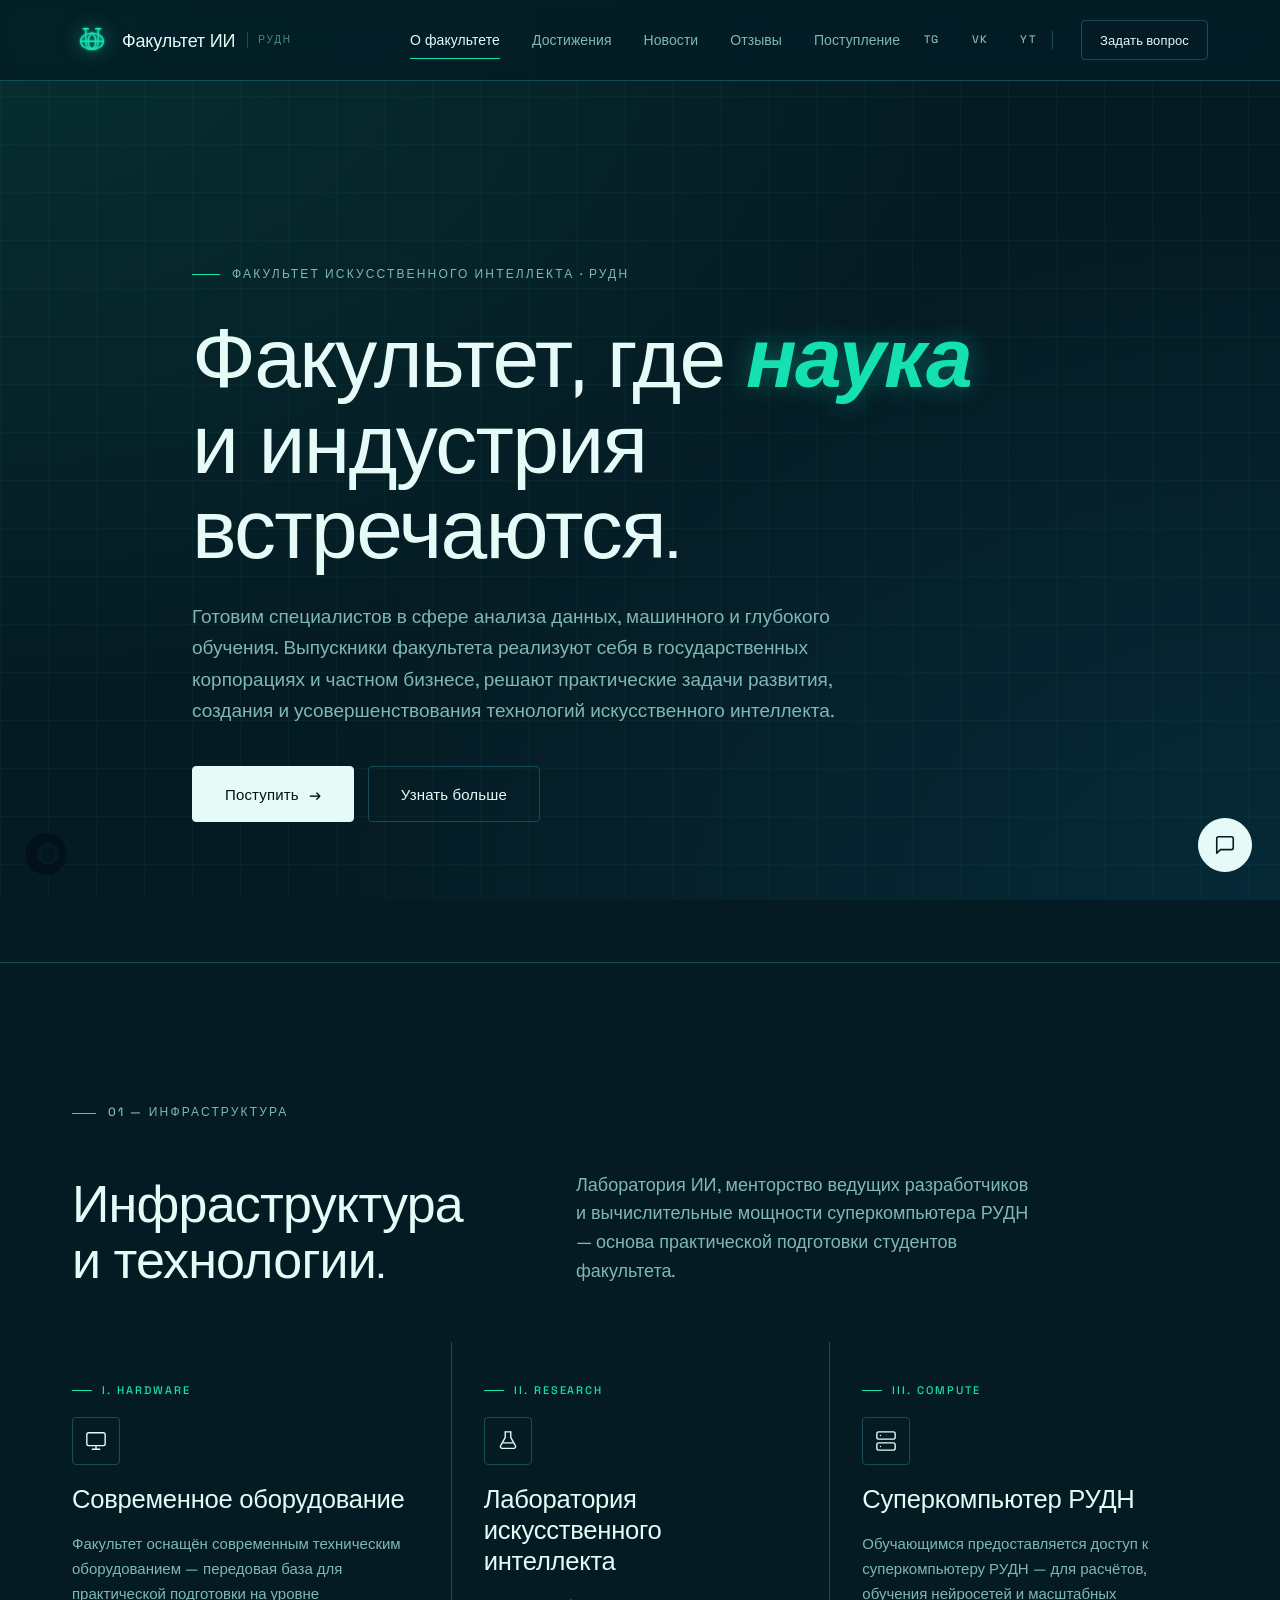
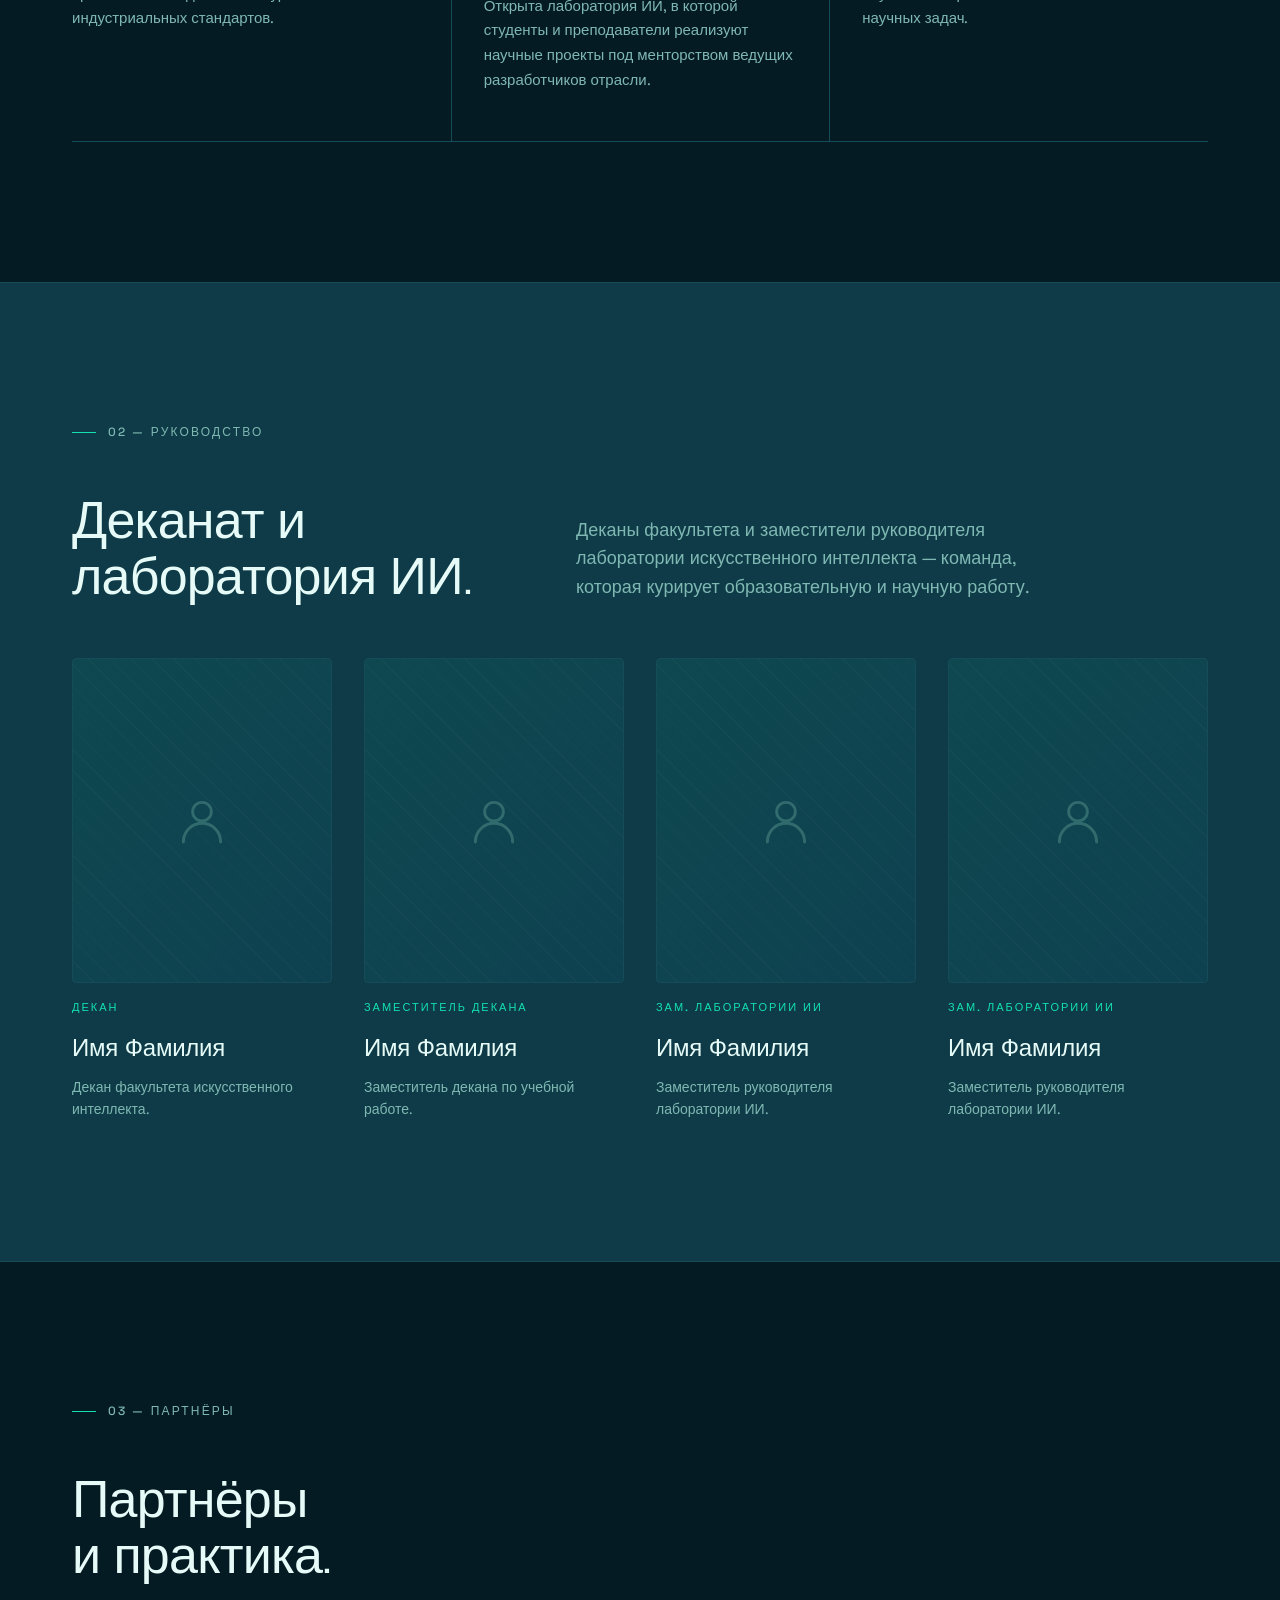
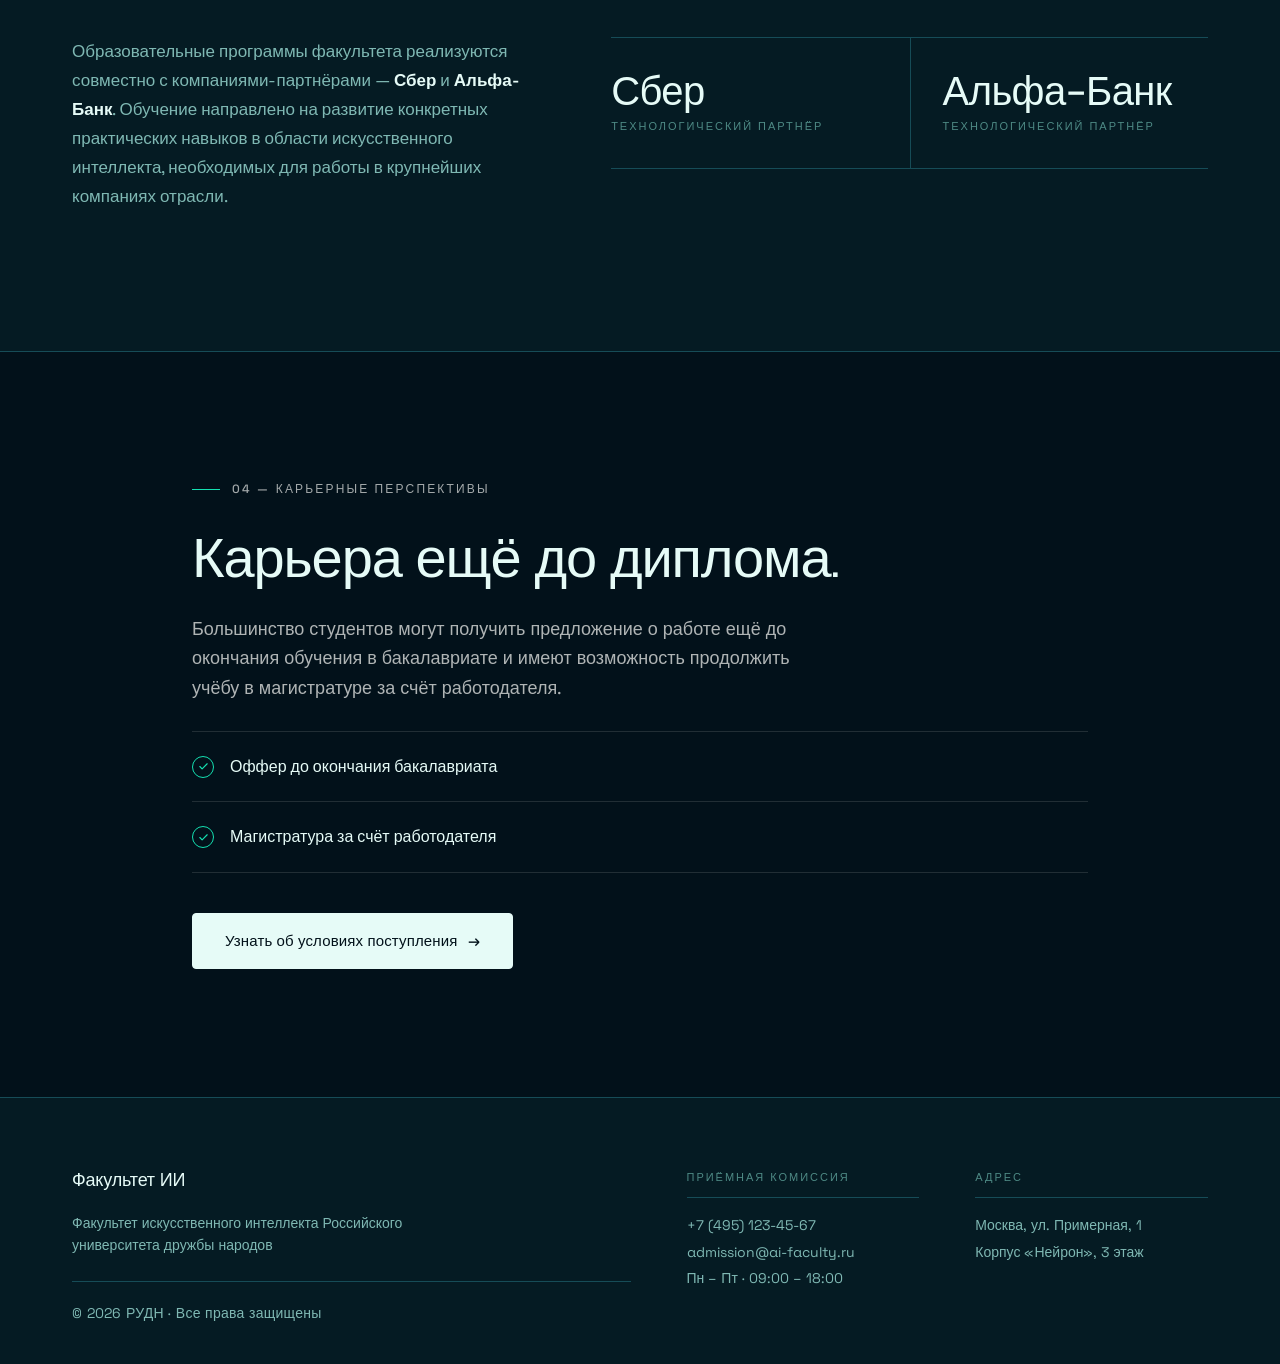
==== about.html @ 1a99f455 "Add site favicon, drop legacy AI logo box, polish header logo - Add scalable SVG favicon (assets/fav" ====
<!DOCTYPE html>
<html lang="ru">
<head>
  <meta charset="UTF-8">
  <meta name="viewport" content="width=device-width, initial-scale=1.0">
  <title>О факультете — Факультет искусственного интеллекта РУДН</title>
  <meta name="description" content="Факультет искусственного интеллекта РУДН: лаборатория ИИ, суперкомпьютер, индустриальные партнёры Сбер и Альфа-Банк, карьерные перспективы.">

  <link rel="preconnect" href="https://fonts.googleapis.com">
  <link rel="preconnect" href="https://fonts.gstatic.com" crossorigin>
  <link href="https://fonts.googleapis.com/css2?family=Orbitron:wght@400;500;600;700;800&family=Space+Grotesk:wght@300;400;500;600;700&family=JetBrains+Mono:wght@400;500&display=swap" rel="stylesheet">
  <link rel="icon" type="image/svg+xml" href="assets/favicon.svg">
  <link rel="apple-touch-icon" href="assets/favicon.svg">
  <link rel="mask-icon" href="assets/favicon.svg" color="#14E0B1">
  <link rel="stylesheet" href="style.css">

  <!--
    Локальные стили страницы «О факультете».
    Наследуют токены из :root в style.css и добавляют только то, что
    уникально для этой страницы (hero с метриками, infra-grid, partners,
    career-cta). Подход — mobile-first.
  -->
  <style>
    /* ============== 1. HERO ============== */
    .about-hero {
      position: relative;
      padding: 96px 0 80px;
      border-bottom: 1px solid var(--rule);
    }

    .about-hero__inner {
      max-width: 960px;
    }

    .about-hero__badge {
      display: inline-flex;
      align-items: center;
      gap: 12px;
      margin-bottom: 28px;
      font-family: var(--font-sans);
      font-size: 12px;
      font-weight: 500;
      letter-spacing: 0.18em;
      text-transform: uppercase;
      color: var(--muted);
    }

    .about-hero__badge::before {
      content: '';
      width: 28px;
      height: 1px;
      background: var(--accent);
    }

    .about-hero__title {
      font-family: var(--font-serif);
      font-weight: 400;
      font-size: clamp(40px, 6.8vw, 84px);
      line-height: 1.02;
      letter-spacing: -0.02em;
      color: var(--ink);
      margin-bottom: 32px;
      text-wrap: balance;
    }

    .about-hero__title em {
      font-style: italic;
      color: var(--accent);
    }

    .about-hero__lead {
      font-family: var(--font-sans);
      font-size: clamp(16px, 1.8vw, 19px);
      line-height: 1.65;
      color: var(--muted);
      max-width: 720px;
      margin: 0 0 40px;
    }

    .about-hero__actions {
      display: flex;
      flex-wrap: wrap;
      gap: 14px;
    }

    /* ============== ОБЩИЕ ЗАГОЛОВКИ СЕКЦИЙ ============== */
    .about-section {
      padding: 80px 0;
      border-bottom: 1px solid var(--rule);
    }

    .about-section--alt {
      background: var(--surface-soft);
    }

    .about-section__head {
      display: grid;
      grid-template-columns: 1fr;
      gap: 16px;
      max-width: 960px;
      margin-bottom: 56px;
    }

    .about-section__eyebrow {
      display: inline-flex;
      align-items: center;
      gap: 12px;
      font-family: var(--font-sans);
      font-size: 12px;
      font-weight: 500;
      letter-spacing: 0.18em;
      text-transform: uppercase;
      color: var(--muted);
    }

    .about-section__eyebrow::before {
      content: '';
      width: 24px;
      height: 1px;
      background: var(--accent);
    }

    .about-section__title {
      font-family: var(--font-serif);
      font-weight: 400;
      font-size: clamp(30px, 4.2vw, 52px);
      line-height: 1.08;
      letter-spacing: -0.015em;
      color: var(--ink);
      margin: 0;
      text-wrap: balance;
    }

    .about-section__intro {
      font-family: var(--font-sans);
      font-size: clamp(15px, 1.6vw, 18px);
      line-height: 1.6;
      color: var(--muted);
      max-width: 640px;
      margin: 0;
    }

    /* ============== 2. ИНФРАСТРУКТУРА И ТЕХНОЛОГИИ ============== */
    .infra-grid {
      display: grid;
      grid-template-columns: 1fr;
      gap: 0;
      border-top: 1px solid var(--rule);
    }

    .infra-card {
      position: relative;
      display: flex;
      flex-direction: column;
      gap: 18px;
      padding: 36px 0;
      border-bottom: 1px solid var(--rule);
      transition: padding-left var(--t);
    }

    .infra-card:hover {
      padding-left: 8px;
    }

    .infra-card__index {
      font-family: var(--font-sans);
      font-size: 11px;
      font-weight: 500;
      letter-spacing: 0.18em;
      text-transform: uppercase;
      color: var(--accent);
      display: inline-flex;
      align-items: center;
      gap: 10px;
    }

    .infra-card__index::before {
      content: '';
      width: 20px;
      height: 1px;
      background: var(--accent);
    }

    .infra-card__icon {
      width: 48px;
      height: 48px;
      display: inline-flex;
      align-items: center;
      justify-content: center;
      border: 1px solid var(--rule);
      border-radius: var(--radius);
      color: var(--ink);
    }

    .infra-card__icon svg {
      width: 22px;
      height: 22px;
      stroke: currentColor;
      fill: none;
      stroke-width: 1.5;
      stroke-linecap: round;
      stroke-linejoin: round;
    }

    .infra-card__title {
      font-family: var(--font-serif);
      font-weight: 400;
      font-size: clamp(20px, 2vw, 26px);
      line-height: 1.2;
      letter-spacing: -0.01em;
      color: var(--ink);
      margin: 0;
      text-wrap: balance;
    }

    .infra-card__text {
      font-family: var(--font-sans);
      font-size: 15px;
      line-height: 1.65;
      color: var(--muted);
      margin: 0;
      max-width: 420px;
    }

    /* ============== 3. ПАРТНЁРЫ И ПРАКТИКА ============== */
    .partners-wrap {
      display: grid;
      grid-template-columns: 1fr;
      gap: 40px;
    }

    .partners-text {
      font-family: var(--font-sans);
      font-size: clamp(15px, 1.6vw, 17px);
      line-height: 1.7;
      color: var(--muted);
      max-width: 520px;
    }

    .partners-text strong {
      color: var(--ink);
      font-weight: 600;
    }

    .partners-cards {
      display: grid;
      grid-template-columns: 1fr;
      gap: 0;
      border-top: 1px solid var(--rule);
    }

    .partner-card {
      display: flex;
      flex-direction: column;
      gap: 8px;
      padding: 32px 0;
      border-bottom: 1px solid var(--rule);
      transition: padding-left var(--t);
    }

    .partner-card:hover {
      padding-left: 8px;
    }

    .partner-card__logo {
      font-family: var(--font-serif);
      font-weight: 400;
      font-size: clamp(28px, 3.6vw, 40px);
      line-height: 1;
      letter-spacing: -0.015em;
      color: var(--ink);
    }

    .partner-card__caption {
      font-family: var(--font-sans);
      font-size: 11px;
      font-weight: 500;
      letter-spacing: 0.18em;
      text-transform: uppercase;
      color: var(--muted-2);
    }

    /* ============== 4. КАРЬЕРНЫЕ ПЕРСПЕКТИВЫ (CTA) ============== */
    .career-cta {
      padding: 96px 0;
      background: var(--ink-dark);
      color: var(--ink);
    }

    .career-cta__inner {
      max-width: 960px;
      display: grid;
      gap: 28px;
    }

    .career-cta__eyebrow {
      display: inline-flex;
      align-items: center;
      gap: 12px;
      font-family: var(--font-sans);
      font-size: 12px;
      font-weight: 500;
      letter-spacing: 0.18em;
      text-transform: uppercase;
      color: rgba(250, 250, 247, 0.65);
    }

    .career-cta__eyebrow::before {
      content: '';
      width: 28px;
      height: 1px;
      background: var(--accent);
    }

    .career-cta__title {
      font-family: var(--font-serif);
      font-weight: 400;
      font-size: clamp(32px, 4.5vw, 56px);
      line-height: 1.05;
      letter-spacing: -0.02em;
      color: var(--ink);
      margin: 0;
      text-wrap: balance;
    }

    .career-cta__text {
      font-family: var(--font-sans);
      font-size: clamp(15px, 1.6vw, 18px);
      line-height: 1.65;
      color: rgba(250, 250, 247, 0.7);
      max-width: 640px;
      margin: 0;
    }

    .career-cta__highlights {
      display: grid;
      grid-template-columns: 1fr;
      gap: 0;
      list-style: none;
      padding: 0;
      margin: 0;
      border-top: 1px solid rgba(250, 250, 247, 0.12);
    }

    .career-cta__item {
      display: flex;
      align-items: center;
      gap: 16px;
      padding: 22px 0;
      border-bottom: 1px solid rgba(250, 250, 247, 0.12);
    }

    .career-cta__check {
      flex-shrink: 0;
      width: 22px;
      height: 22px;
      border-radius: 50%;
      border: 1px solid var(--accent);
      display: inline-flex;
      align-items: center;
      justify-content: center;
    }

    .career-cta__check svg {
      width: 11px;
      height: 11px;
      stroke: var(--accent);
      fill: none;
      stroke-width: 2.5;
      stroke-linecap: round;
      stroke-linejoin: round;
    }

    .career-cta__item-text {
      font-family: var(--font-sans);
      font-size: 16px;
      font-weight: 500;
      color: var(--ink);
    }

    .career-cta .btn {
      justify-self: start;
      margin-top: 12px;
    }

    /* =====================================================
       RESPONSIVE
       ===================================================== */
    @media (min-width: 768px) {
      .about-hero { padding: 136px 0 112px; }
      .about-section { padding: 112px 0; }
      .career-cta { padding: 128px 0; }

      .about-section__head {
        grid-template-columns: 1fr 1fr;
        gap: 48px;
        align-items: end;
      }
      .about-section__head > .about-section__eyebrow,
      .about-section__head > .about-section__title {
        grid-column: 1 / 2;
      }
      .about-section__head > .about-section__intro {
        grid-column: 2 / 3;
        align-self: end;
      }

      .partners-wrap {
        grid-template-columns: 1fr 1fr;
        gap: 56px;
        align-items: start;
      }
    }

    @media (min-width: 1024px) {
      .about-hero { padding: 176px 0 140px; }
      .about-section { padding: 140px 0; }

      .infra-grid {
        grid-template-columns: repeat(3, 1fr);
        border-top: none;
        gap: 0;
      }
      .infra-grid .infra-card {
        padding: 40px 32px 48px 0;
      }
      .infra-grid .infra-card + .infra-card {
        border-left: 1px solid var(--rule);
        padding-left: 32px;
      }

      .partners-wrap {
        grid-template-columns: 1fr 1.3fr;
        gap: 80px;
      }

      .partners-cards {
        grid-template-columns: 1fr 1fr;
        gap: 0;
        border-top: 1px solid var(--rule);
      }
      .partners-cards .partner-card + .partner-card {
        border-left: 1px solid var(--rule);
        padding-left: 32px;
      }
    }
  </style>
</head>

<body class="about-page" data-page="about">

  <!-- ===== HEADER ===== -->
  <header class="header" id="header">
    <div class="container header__inner">
      <a href="index.html" class="header__logo" aria-label="Факультет ИИ РУДН — на главную">
        <img src="assets/rudn-logo.svg" alt="" class="header__logo-mark" aria-hidden="true">
        <span class="header__logo-text">Факультет ИИ</span>
        <span class="header__logo-subtitle">РУДН</span>
      </a>

      <nav class="header__nav" aria-label="Основная навигация">
        <ul class="header__nav-list">
          <li><a href="about.html" class="header__nav-link" aria-current="page">О факультете</a></li>
          <li><a href="achievements.html" class="header__nav-link">Достижения</a></li>
          <li><a href="news.html" class="header__nav-link">Новости</a></li>
          <li><a href="reviews.html" class="header__nav-link">Отзывы</a></li>
          <li><a href="admission.html" class="header__nav-link">Поступление</a></li>
        </ul>
      </nav>

      <div class="header__socials" aria-label="Соцсети">
        <a href="#" class="header__social" aria-label="Telegram">TG</a>
        <a href="#" class="header__social" aria-label="VKontakte">VK</a>
        <a href="#" class="header__social" aria-label="YouTube">YT</a>
      </div>

      <button class="btn btn--outline btn--sm header__cta" onclick="openChat()">Задать вопрос</button>

      <button class="header__burger" id="burger" aria-label="Открыть меню">
        <span></span><span></span><span></span>
      </button>
    </div>
  </header>

  <!-- ===== SIDEBAR ===== -->
  <div class="sidebar-overlay" id="sidebarOverlay"></div>
  <nav class="sidebar" id="sidebar" aria-label="Мобильное меню">
    <button class="sidebar__close" id="sidebarClose" aria-label="Закрыть меню">&times;</button>
    <ul class="sidebar__menu">
      <li><a href="about.html" class="sidebar__link" aria-current="page">О факультете</a></li>
      <li><a href="achievements.html" class="sidebar__link">Достижения</a></li>
      <li><a href="news.html" class="sidebar__link">Новости</a></li>
      <li><a href="reviews.html" class="sidebar__link">Отзывы</a></li>
      <li><a href="admission.html" class="sidebar__link">Поступление</a></li>
    </ul>
    <div class="sidebar__socials" aria-label="Соцсети">
      <a href="#" class="sidebar__social">Telegram</a>
      <a href="#" class="sidebar__social">VK</a>
      <a href="#" class="sidebar__social">YouTube</a>
    </div>
  </nav>

  <main>

    <!-- 1. HERO -->
    <section class="about-hero" aria-labelledby="about-hero-title" data-tile="about-hero">
      <div class="container about-hero__inner">
        <span class="about-hero__badge">Факультет искусственного интеллекта · РУДН</span>

        <h1 class="about-hero__title" id="about-hero-title">
          Факультет, где <em>наука</em><br>и индустрия встречаются.
        </h1>

        <p class="about-hero__lead">
          Готовим специалистов в сфере анализа данных, машинного и глубокого обучения.
          Выпускники факультета реализуют себя в государственных корпорациях и частном
          бизнесе, решают практические задачи развития, создания и усовершенствования
          технологий искусственного интеллекта.
        </p>

        <div class="about-hero__actions">
          <a href="admission.html" class="btn btn--primary btn--lg">Поступить <span class="arrow">→</span></a>
          <a href="#infrastructure" class="btn btn--outline btn--lg">Узнать больше</a>
        </div>
      </div>
    </section>

    <!-- 2. ИНФРАСТРУКТУРА И ТЕХНОЛОГИИ -->
    <section class="about-section" id="infrastructure" aria-labelledby="infra-title" data-tile="infrastructure-section">
      <div class="container">

        <header class="about-section__head">
          <span class="about-section__eyebrow">01 — Инфраструктура</span>
          <h2 class="about-section__title" id="infra-title">
            Инфраструктура и технологии.
          </h2>
          <p class="about-section__intro">
            Лаборатория ИИ, менторство ведущих разработчиков и вычислительные мощности
            суперкомпьютера РУДН — основа практической подготовки студентов факультета.
          </p>
        </header>

        <div class="infra-grid">

          <article class="infra-card" data-tile="infra-card-1">
            <span class="infra-card__index">I. Hardware</span>
            <div class="infra-card__icon" aria-hidden="true">
              <svg viewBox="0 0 24 24">
                <rect x="2" y="3" width="20" height="14" rx="2" ry="2"/>
                <line x1="8" y1="21" x2="16" y2="21"/>
                <line x1="12" y1="17" x2="12" y2="21"/>
              </svg>
            </div>
            <h3 class="infra-card__title">Современное оборудование</h3>
            <p class="infra-card__text">
              Факультет оснащён современным техническим оборудованием — передовая база
              для практической подготовки на уровне индустриальных стандартов.
            </p>
          </article>

          <article class="infra-card" data-tile="infra-card-2">
            <span class="infra-card__index">II. Research</span>
            <div class="infra-card__icon" aria-hidden="true">
              <svg viewBox="0 0 24 24">
                <path d="M9 2v6l-5 9a2 2 0 0 0 2 3h12a2 2 0 0 0 2-3l-5-9V2"/>
                <line x1="9" y1="2" x2="15" y2="2"/>
                <line x1="7" y1="14" x2="17" y2="14"/>
              </svg>
            </div>
            <h3 class="infra-card__title">Лаборатория искусственного интеллекта</h3>
            <p class="infra-card__text">
              Открыта лаборатория ИИ, в которой студенты и преподаватели реализуют
              научные проекты под менторством ведущих разработчиков отрасли.
            </p>
          </article>

          <article class="infra-card" data-tile="infra-card-3">
            <span class="infra-card__index">III. Compute</span>
            <div class="infra-card__icon" aria-hidden="true">
              <svg viewBox="0 0 24 24">
                <rect x="2" y="2" width="20" height="8" rx="2"/>
                <rect x="2" y="14" width="20" height="8" rx="2"/>
                <line x1="6" y1="6" x2="6.01" y2="6"/>
                <line x1="6" y1="18" x2="6.01" y2="18"/>
              </svg>
            </div>
            <h3 class="infra-card__title">Суперкомпьютер РУДН</h3>
            <p class="infra-card__text">
              Обучающимся предоставляется доступ к суперкомпьютеру РУДН — для расчётов,
              обучения нейросетей и масштабных научных задач.
            </p>
          </article>

        </div>
      </div>
    </section>

    <!-- 3. РУКОВОДСТВО -->
    <section class="about-section about-section--alt" aria-labelledby="leadership-title" data-tile="leadership-section">
      <div class="container">

        <header class="about-section__head">
          <span class="about-section__eyebrow">02 — Руководство</span>
          <h2 class="about-section__title" id="leadership-title">
            Деканат и лаборатория ИИ.
          </h2>
          <p class="about-section__intro">
            Деканы факультета и заместители руководителя лаборатории искусственного
            интеллекта — команда, которая курирует образовательную и научную работу.
          </p>
        </header>

        <div class="leadership-grid">

          <article class="leadership-card" data-tile="leadership-dean">
            <div class="leadership-card__photo" aria-hidden="true">
              <svg viewBox="0 0 24 24">
                <circle cx="12" cy="8" r="4"/>
                <path d="M4 21c0-4.4 3.6-8 8-8s8 3.6 8 8"/>
              </svg>
            </div>
            <span class="leadership-card__role">Декан</span>
            <h3 class="leadership-card__name">Имя Фамилия</h3>
            <p class="leadership-card__caption">Декан факультета искусственного интеллекта.</p>
          </article>

          <article class="leadership-card" data-tile="leadership-vice-dean">
            <div class="leadership-card__photo" aria-hidden="true">
              <svg viewBox="0 0 24 24">
                <circle cx="12" cy="8" r="4"/>
                <path d="M4 21c0-4.4 3.6-8 8-8s8 3.6 8 8"/>
              </svg>
            </div>
            <span class="leadership-card__role">Заместитель декана</span>
            <h3 class="leadership-card__name">Имя Фамилия</h3>
            <p class="leadership-card__caption">Заместитель декана по учебной работе.</p>
          </article>

          <article class="leadership-card" data-tile="leadership-lab-deputy-1">
            <div class="leadership-card__photo" aria-hidden="true">
              <svg viewBox="0 0 24 24">
                <circle cx="12" cy="8" r="4"/>
                <path d="M4 21c0-4.4 3.6-8 8-8s8 3.6 8 8"/>
              </svg>
            </div>
            <span class="leadership-card__role">Зам. лаборатории ИИ</span>
            <h3 class="leadership-card__name">Имя Фамилия</h3>
            <p class="leadership-card__caption">Заместитель руководителя лаборатории ИИ.</p>
          </article>

          <article class="leadership-card" data-tile="leadership-lab-deputy-2">
            <div class="leadership-card__photo" aria-hidden="true">
              <svg viewBox="0 0 24 24">
                <circle cx="12" cy="8" r="4"/>
                <path d="M4 21c0-4.4 3.6-8 8-8s8 3.6 8 8"/>
              </svg>
            </div>
            <span class="leadership-card__role">Зам. лаборатории ИИ</span>
            <h3 class="leadership-card__name">Имя Фамилия</h3>
            <p class="leadership-card__caption">Заместитель руководителя лаборатории ИИ.</p>
          </article>

        </div>
      </div>
    </section>

    <!-- 4. ПАРТНЁРЫ И ПРАКТИКА -->
    <section class="about-section" aria-labelledby="partners-title" data-tile="partners-section">
      <div class="container">

        <header class="about-section__head">
          <span class="about-section__eyebrow">03 — Партнёры</span>
          <h2 class="about-section__title" id="partners-title">
            Партнёры и практика.
          </h2>
        </header>

        <div class="partners-wrap">

          <div class="partners-text">
            <p>
              Образовательные программы факультета реализуются совместно с компаниями-партнёрами
              — <strong>Сбер</strong> и <strong>Альфа-Банк</strong>. Обучение направлено на развитие
              конкретных практических навыков в области искусственного интеллекта, необходимых
              для работы в крупнейших компаниях отрасли.
            </p>
          </div>

          <div class="partners-cards">
            <article class="partner-card" data-tile="partner-sber">
              <div class="partner-card__logo">Сбер</div>
              <div class="partner-card__caption">Технологический партнёр</div>
            </article>

            <article class="partner-card" data-tile="partner-alfa">
              <div class="partner-card__logo">Альфа-Банк</div>
              <div class="partner-card__caption">Технологический партнёр</div>
            </article>
          </div>
        </div>
      </div>
    </section>

    <!-- 4. КАРЬЕРНЫЕ ПЕРСПЕКТИВЫ (CTA) -->
    <section class="career-cta" aria-labelledby="career-title" data-tile="career-cta">
      <div class="container career-cta__inner">

        <span class="career-cta__eyebrow">04 — Карьерные перспективы</span>

        <h2 class="career-cta__title" id="career-title">
          Карьера ещё до диплома.
        </h2>

        <p class="career-cta__text">
          Большинство студентов могут получить предложение о работе ещё до окончания обучения
          в бакалавриате и имеют возможность продолжить учёбу в магистратуре за счёт работодателя.
        </p>

        <ul class="career-cta__highlights" role="list">
          <li class="career-cta__item">
            <span class="career-cta__check" aria-hidden="true">
              <svg viewBox="0 0 24 24"><polyline points="20 6 9 17 4 12"/></svg>
            </span>
            <span class="career-cta__item-text">Оффер до окончания бакалавриата</span>
          </li>
          <li class="career-cta__item">
            <span class="career-cta__check" aria-hidden="true">
              <svg viewBox="0 0 24 24"><polyline points="20 6 9 17 4 12"/></svg>
            </span>
            <span class="career-cta__item-text">Магистратура за счёт работодателя</span>
          </li>
        </ul>

        <a href="admission.html" class="btn btn--white btn--lg">
          Узнать об условиях поступления <span class="arrow">→</span>
        </a>
      </div>
    </section>

  </main>

  <!-- ===== FOOTER ===== -->
  <footer class="footer">
    <div class="container footer__inner">
      <div class="footer__col">
        <div class="footer__brand">
          <span class="header__logo-text">Факультет ИИ</span>
        </div>
        <p class="footer__university">
          Факультет искусственного интеллекта Российского университета дружбы народов
        </p>
        <p class="footer__copy">&copy; 2026 РУДН · Все права защищены</p>
      </div>

      <div class="footer__col">
        <h4 class="footer__heading">Приёмная комиссия</h4>
        <p>+7 (495) 123-45-67</p>
        <p>admission@ai-faculty.ru</p>
        <p>Пн – Пт · 09:00 – 18:00</p>
      </div>

      <div class="footer__col">
        <h4 class="footer__heading">Адрес</h4>
        <p>Москва, ул. Примерная, 1</p>
        <p>Корпус «Нейрон», 3 этаж</p>
      </div>

    </div>
  </footer>

  <!-- ===== CHAT WIDGET ===== -->
  <div class="chat-widget" id="chatWidget">
    <button class="chat-widget__toggle" id="chatToggle" aria-label="Открыть чат с ИИ-помощником">
      <svg class="chat-widget__icon" viewBox="0 0 24 24" fill="none" stroke="currentColor" stroke-width="1.75" stroke-linecap="round" stroke-linejoin="round">
        <path d="M21 15a2 2 0 0 1-2 2H7l-4 4V5a2 2 0 0 1 2-2h14a2 2 0 0 1 2 2z"/>
      </svg>
      <svg class="chat-widget__close-icon" viewBox="0 0 24 24" fill="none" stroke="currentColor" stroke-width="1.75" stroke-linecap="round" stroke-linejoin="round">
        <line x1="18" y1="6" x2="6" y2="18"/><line x1="6" y1="6" x2="18" y2="18"/>
      </svg>
    </button>

    <div class="chat-widget__window" id="chatWindow">
      <div class="chat-widget__header">
        <div class="chat-widget__status"></div>
        <span>Алиса — ИИ-помощник факультета</span>
        <button class="chat-widget__close-btn" onclick="closeChat()" aria-label="Закрыть чат">&times;</button>
      </div>
      <div class="chat-widget__messages" id="chatMessages">
        <div class="chat-widget__msg chat-widget__msg--bot">
          Здравствуйте. Я Алиса, виртуальный помощник факультета ИИ.
          Задайте вопрос о поступлении, программах или научной жизни.
        </div>
      </div>
      <div class="chat-widget__input-area">
        <input type="text" id="chatInput" class="chat-widget__input" placeholder="Напишите сообщение…">
        <button class="chat-widget__send" id="chatSend" aria-label="Отправить">
          <svg viewBox="0 0 24 24" fill="currentColor" width="20" height="20">
            <path d="M2.01 21L23 12 2.01 3 2 10l15 2-15 2z"/>
          </svg>
        </button>
      </div>
    </div>
  </div>

  <script src="tile-registry.js"></script>
  <script src="background-effects.js"></script>
  <script src="script.js"></script>
</body>
</html>
---- style.css ----
/* =====================================================================
   FACULTY OF AI — RUDN
   AI Tech Theme · Blue-Green
   ---------------------------------------------------------------------
   Подход: mobile-first, футуристичная технологичная палитра (сине-зелёная),
   tech-типографика (Orbitron для display + Space Grotesk для UI),
   тонкий сетчатый фон, деликатные анимации.
   ===================================================================== */

/* ===== DESIGN TOKENS ===== */
:root {
  /* — AI Tech палитра (сине-зелёная, тёмная) — */
  --paper:          #051B23;
  --surface:        #0A2A35;
  --surface-soft:   #0E3B47;
  --ink:            #E6FBF7;
  --ink-soft:       #C9F2EB;
  --muted:          #7FB8B3;
  --muted-2:        #4E8A85;
  --rule:           #164C57;
  --divider:        #0F3C48;

  /* — Акцент (blue-green / teal) — */
  --accent:         #14E0B1;
  --accent-hover:   #0FB891;
  --accent-soft:    rgba(20, 224, 177, 0.12);

  /* — Тёмная поверхность для CTA-блоков — */
  --ink-dark:       #02111A;
  --ink-dark-soft:  #081F2B;

  /* — Типографика (AI Tech) — */
  --font-serif:  'Orbitron', 'Chakra Petch', 'Rajdhani', 'Space Grotesk', sans-serif;
  --font-sans:   'Space Grotesk', 'Exo 2', 'Rajdhani', -apple-system, BlinkMacSystemFont, 'Segoe UI', Roboto, sans-serif;
  --font-mono:   'JetBrains Mono', 'Share Tech Mono', ui-monospace, SFMono-Regular, Menlo, Consolas, monospace;

  /* — Размеры / ритм — */
  --radius:      4px;
  --radius-sm:   2px;
  --radius-pill: 999px;

  /* — Движение (тонкое) — */
  --ease:        cubic-bezier(0.2, 0.8, 0.2, 1);
  --t-fast:      150ms var(--ease);
  --t:           220ms var(--ease);
  --t-slow:      400ms var(--ease);

  /* — Сетка — */
  --container:   1200px;
  --gutter:      clamp(16px, 3vw, 32px);
  --header-h:    72px;
}

/* ===== RESET ===== */
*, *::before, *::after {
  margin: 0;
  padding: 0;
  box-sizing: border-box;
}

html {
  scroll-behavior: smooth;
  scroll-padding-top: calc(var(--header-h) + 16px);
  -webkit-text-size-adjust: 100%;
  text-size-adjust: 100%;
}

body {
  font-family: var(--font-sans);
  font-size: 16px;
  line-height: 1.6;
  color: var(--ink);
  background-color: var(--paper);
  background-image:
    radial-gradient(ellipse at top left, rgba(20, 224, 177, 0.10), transparent 55%),
    radial-gradient(ellipse at bottom right, rgba(14, 165, 233, 0.10), transparent 55%),
    linear-gradient(rgba(20, 224, 177, 0.045) 1px, transparent 1px),
    linear-gradient(90deg, rgba(20, 224, 177, 0.045) 1px, transparent 1px);
  background-size: auto, auto, 48px 48px, 48px 48px;
  background-attachment: fixed;
  -webkit-font-smoothing: antialiased;
  -moz-osx-font-smoothing: grayscale;
  text-rendering: optimizeLegibility;
  font-feature-settings: 'ss01', 'cv11';
}

img, svg, video {
  max-width: 100%;
  display: block;
}

a {
  color: inherit;
  text-decoration: none;
}

button {
  cursor: pointer;
  border: none;
  background: none;
  font-family: inherit;
  color: inherit;
}

input, textarea, select {
  font-family: inherit;
  font-size: inherit;
  color: inherit;
}

::selection {
  background: var(--ink);
  color: var(--paper);
}

/* ===== TYPOGRAPHY ===== */
.display,
h1, h2, h3 {
  font-family: var(--font-serif);
  font-weight: 600;
  font-style: normal;
  color: var(--ink);
  letter-spacing: 0.005em;
  text-transform: none;
}

h1 { font-size: clamp(40px, 6.5vw, 84px); line-height: 1.02; }
h2 { font-size: clamp(30px, 4.2vw, 52px); line-height: 1.08; }
h3 { font-size: clamp(20px, 2.2vw, 26px); line-height: 1.2; letter-spacing: -0.005em; }
h4 { font-family: var(--font-sans); font-size: 15px; font-weight: 600; line-height: 1.4; }

p {
  color: var(--muted);
  line-height: 1.7;
}

strong { color: var(--ink); font-weight: 600; }

/* Редакторская «eyebrow»-метка над заголовком секции */
.eyebrow {
  display: inline-flex;
  align-items: center;
  gap: 10px;
  font-family: var(--font-sans);
  font-size: 12px;
  font-weight: 500;
  letter-spacing: 0.16em;
  text-transform: uppercase;
  color: var(--muted);
}

.eyebrow::before {
  content: '';
  width: 24px;
  height: 1px;
  background: var(--accent);
}

/* Подчёркивание-ссылка (inline-link в тексте) */
.link {
  color: var(--ink);
  border-bottom: 1px solid var(--rule);
  transition: border-color var(--t), color var(--t);
}
.link:hover {
  color: var(--accent);
  border-color: var(--accent);
}

/* ===== CONTAINER / GRID ===== */
.container {
  width: 100%;
  max-width: var(--container);
  margin: 0 auto;
  padding: 0 var(--gutter);
}

/* Тонкая горизонтальная линия-разделитель между секциями */
.rule {
  display: block;
  width: 100%;
  height: 1px;
  background: var(--rule);
  border: none;
}

/* ===== BUTTONS =====
   Академичный минимализм: без градиентов и теней.
   Primary — заливка цветом текста (ink), Outline — хэйрлайн-рамка,
   Accent — единственный красный CTA. Min-height 48px (touch target). */
.btn {
  display: inline-flex;
  align-items: center;
  justify-content: center;
  gap: 10px;
  min-height: 48px;
  padding: 0 24px;
  font-family: var(--font-sans);
  font-size: 14px;
  font-weight: 500;
  letter-spacing: 0.01em;
  line-height: 1;
  border: 1px solid transparent;
  border-radius: var(--radius);
  white-space: nowrap;
  -webkit-tap-highlight-color: transparent;
  transition: background var(--t), color var(--t), border-color var(--t), transform var(--t);
}

.btn:active { transform: translateY(1px); }

/* Primary — светлая заливка на тёмном фоне */
.btn--primary {
  background: var(--ink);
  color: var(--ink-dark);
  border-color: var(--ink);
}
.btn--primary:hover {
  background: var(--accent);
  border-color: var(--accent);
  color: var(--ink-dark);
  box-shadow: 0 0 24px rgba(20, 224, 177, 0.45);
}

/* Accent — единственный blue-green CTA */
.btn--accent {
  background: var(--accent);
  color: var(--ink-dark);
  border-color: var(--accent);
  box-shadow: 0 0 0 1px rgba(20, 224, 177, 0.25), 0 0 24px rgba(20, 224, 177, 0.25);
}
.btn--accent:hover {
  background: var(--accent-hover);
  border-color: var(--accent-hover);
  box-shadow: 0 0 0 1px rgba(20, 224, 177, 0.4), 0 0 32px rgba(20, 224, 177, 0.5);
}

/* Outline — тонкая рамка */
.btn--outline {
  background: transparent;
  color: var(--ink);
  border-color: var(--rule);
}
.btn--outline:hover {
  border-color: var(--accent);
  color: var(--accent);
}

/* White — для тёмных CTA-секций */
.btn--white {
  background: var(--ink);
  color: var(--ink-dark);
  border-color: var(--ink);
}
.btn--white:hover {
  background: var(--accent);
  color: var(--ink-dark);
  border-color: var(--accent);
}

.btn--lg {
  min-height: 56px;
  padding: 0 32px;
  font-size: 15px;
}

.btn--sm {
  min-height: 40px;
  padding: 0 18px;
  font-size: 13px;
}

/* Стрелка-иконка внутри кнопки/ссылки (→) */
.btn .arrow,
.arrow-link .arrow {
  display: inline-block;
  transition: transform var(--t);
}
.btn:hover .arrow,
.arrow-link:hover .arrow {
  transform: translateX(4px);
}

.arrow-link {
  display: inline-flex;
  align-items: center;
  gap: 8px;
  font-family: var(--font-sans);
  font-size: 14px;
  font-weight: 500;
  color: var(--ink);
  border-bottom: 1px solid var(--ink);
  padding-bottom: 2px;
  transition: color var(--t), border-color var(--t);
}
.arrow-link:hover {
  color: var(--accent);
  border-color: var(--accent);
}

/* ===== HEADER =====
   Тонкий sticky-header на бумажном фоне, хэйрлайн-разделитель снизу,
   приглушённые ссылки с красным подчёркиванием активного пункта. */
.header {
  position: sticky;
  top: 0;
  z-index: 100;
  background: rgba(5, 27, 35, 0.78);
  backdrop-filter: saturate(160%) blur(14px);
  -webkit-backdrop-filter: saturate(160%) blur(14px);
  border-bottom: 1px solid var(--rule);
}

.header__inner {
  display: flex;
  align-items: center;
  justify-content: space-between;
  gap: 24px;
  height: var(--header-h);
}

/* Логотип: неоновая метка-эмблема + серифный текст названия */
.header__logo {
  display: inline-flex;
  align-items: center;
  gap: 10px;
  flex-shrink: 0;
  color: var(--ink);
}

.header__logo-mark {
  width: 40px;
  height: 40px;
  display: inline-block;
  object-fit: contain;
  filter: drop-shadow(0 0 9px rgba(20, 224, 177, 0.5));
  flex-shrink: 0;
}

.header__logo-text {
  font-family: var(--font-serif);
  font-size: 18px;
  font-weight: 400;
  letter-spacing: -0.01em;
  color: var(--ink);
  line-height: 1;
}

.header__logo-subtitle {
  display: none;
  font-family: var(--font-sans);
  font-size: 10px;
  font-weight: 500;
  letter-spacing: 0.18em;
  text-transform: uppercase;
  color: var(--muted-2);
  padding-left: 10px;
  margin-left: 2px;
  border-left: 1px solid var(--rule);
}

/* ===== HEADER NAV =====
   Скрыто на мобиле, раскрывается на ≥ 1024px. */
.header__nav {
  display: none;
  margin-left: auto;
}

.header__nav-list {
  display: flex;
  align-items: center;
  gap: 32px;
  list-style: none;
}

.header__nav-link {
  position: relative;
  display: inline-block;
  padding: 6px 0;
  font-family: var(--font-sans);
  font-size: 14px;
  font-weight: 500;
  color: var(--muted);
  letter-spacing: 0.005em;
  transition: color var(--t);
}

.header__nav-link::after {
  content: '';
  position: absolute;
  left: 0;
  right: 0;
  bottom: -2px;
  height: 1px;
  background: var(--accent);
  transform: scaleX(0);
  transform-origin: left center;
  transition: transform var(--t);
}

.header__nav-link:hover {
  color: var(--ink);
}

.header__nav-link:hover::after,
.header__nav-link[aria-current="page"]::after {
  transform: scaleX(1);
}

.header__nav-link[aria-current="page"] {
  color: var(--ink);
}

/* CTA в шапке — скрыт на мобиле */
.header__cta {
  display: none;
}

/* ===== BURGER =====
   44×44 touch target, три тонких штриха. */
.header__burger {
  display: inline-flex;
  flex-direction: column;
  justify-content: center;
  align-items: center;
  gap: 5px;
  width: 44px;
  height: 44px;
  margin-right: -10px;
  order: 10;
}

.header__burger span {
  display: block;
  width: 22px;
  height: 1.5px;
  background: var(--ink);
  border-radius: 1px;
  transition: transform var(--t), opacity var(--t);
}

.header__burger.is-active span:nth-child(1) {
  transform: translateY(6.5px) rotate(45deg);
}
.header__burger.is-active span:nth-child(2) {
  opacity: 0;
  transform: scaleX(0.3);
}
.header__burger.is-active span:nth-child(3) {
  transform: translateY(-6.5px) rotate(-45deg);
}

/* ===== SIDEBAR (mobile off-canvas) ===== */
.sidebar-overlay {
  position: fixed;
  inset: 0;
  background: rgba(17, 17, 17, 0.35);
  backdrop-filter: blur(2px);
  -webkit-backdrop-filter: blur(2px);
  opacity: 0;
  visibility: hidden;
  z-index: 110;
  transition: opacity var(--t), visibility var(--t);
}

.sidebar-overlay.is-visible {
  opacity: 1;
  visibility: visible;
}

.sidebar {
  position: fixed;
  top: 0;
  left: 0;
  z-index: 120;
  width: min(88vw, 360px);
  height: 100%;
  padding: 28px 28px 32px;
  background: var(--paper);
  border-right: 1px solid var(--rule);
  transform: translateX(-100%);
  transition: transform var(--t-slow);
  display: flex;
  flex-direction: column;
}

.sidebar.is-open {
  transform: translateX(0);
}

.sidebar__close {
  align-self: flex-end;
  width: 40px;
  height: 40px;
  display: inline-flex;
  align-items: center;
  justify-content: center;
  font-size: 28px;
  line-height: 1;
  color: var(--muted);
  margin: -8px -8px 24px;
  transition: color var(--t);
}

.sidebar__close:hover {
  color: var(--ink);
}

.sidebar__menu {
  list-style: none;
  display: flex;
  flex-direction: column;
  border-top: 1px solid var(--rule);
}

.sidebar__link {
  display: flex;
  align-items: center;
  gap: 14px;
  padding: 18px 2px;
  font-family: var(--font-serif);
  font-size: 22px;
  font-weight: 400;
  letter-spacing: -0.01em;
  color: var(--ink);
  border-bottom: 1px solid var(--rule);
  transition: color var(--t), padding-left var(--t);
}

.sidebar__link:hover {
  color: var(--accent);
  padding-left: 8px;
}

.sidebar__link[aria-current="page"] {
  color: var(--accent);
}

.sidebar__icon {
  width: 18px;
  height: 18px;
  flex-shrink: 0;
  stroke: var(--muted-2);
  transition: stroke var(--t);
}

.sidebar__link:hover .sidebar__icon,
.sidebar__link[aria-current="page"] .sidebar__icon {
  stroke: var(--accent);
}

/* ===== HERO =====
   Типографический hero: крупный serif-заголовок, максимум воздуха,
   никакой декорации. Опциональная тонкая метка-eyebrow. */
.hero {
  position: relative;
  padding: 80px 0 72px;
  border-bottom: 1px solid var(--rule);
  overflow: hidden;
}

.hero__inner {
  position: relative;
  z-index: 1;
  max-width: 960px;
}

.hero__eyebrow {
  display: inline-flex;
  align-items: center;
  gap: 12px;
  margin-bottom: 28px;
  font-family: var(--font-sans);
  font-size: 12px;
  font-weight: 500;
  letter-spacing: 0.18em;
  text-transform: uppercase;
  color: var(--muted);
}

.hero__eyebrow::before {
  content: '';
  width: 28px;
  height: 1px;
  background: var(--accent);
}

.hero__title {
  font-family: var(--font-serif);
  font-weight: 600;
  font-size: clamp(40px, 7.5vw, 96px);
  line-height: 1.04;
  letter-spacing: 0.005em;
  color: var(--ink);
  margin-bottom: 28px;
  text-wrap: balance;
}

/* Акцент для выделенного слова в заголовке */
.hero__title em,
h1 em, h2 em, h3 em {
  font-style: normal;
  font-family: var(--font-serif);
  font-weight: 700;
  color: var(--accent);
  text-shadow: 0 0 24px rgba(20, 224, 177, 0.35);
}

.hero__subtitle {
  font-family: var(--font-sans);
  font-size: clamp(16px, 1.7vw, 19px);
  line-height: 1.6;
  color: var(--muted);
  max-width: 640px;
  margin-bottom: 40px;
}

.hero__actions {
  display: flex;
  flex-wrap: wrap;
  gap: 14px;
  align-items: center;
}

/* Meta-строка под hero (необязательная) */
.hero__meta {
  display: flex;
  flex-wrap: wrap;
  gap: 40px;
  margin-top: 56px;
  padding-top: 32px;
  border-top: 1px solid var(--rule);
}

.hero__meta-item {
  min-width: 140px;
}

.hero__meta-label {
  display: block;
  font-size: 11px;
  font-weight: 500;
  letter-spacing: 0.16em;
  text-transform: uppercase;
  color: var(--muted-2);
  margin-bottom: 6px;
}

.hero__meta-value {
  font-family: var(--font-serif);
  font-size: 22px;
  color: var(--ink);
  line-height: 1.1;
}

/* Скрываем старые декоративные «блобы» и «круги» в hero —
   академичный минимализм без декора. */
.hero__decoration,
.hero__circle,
.hero__blob {
  display: none !important;
}

/* ===== SECTIONS =====
   Нумерованные академические секции с eyebrow-меткой 01 / 02 / 03,
   крупным serif-заголовком и тонкой линией-разделителем. */
.section {
  padding: 72px 0;
  border-bottom: 1px solid var(--rule);
}

.section--flush {
  border-bottom: none;
}

.section--dark {
  background: var(--ink-dark);
  color: var(--paper);
  border-bottom: none;
}

.section__head {
  display: grid;
  grid-template-columns: 1fr;
  gap: 20px;
  margin-bottom: 48px;
  max-width: 860px;
}

.section__eyebrow {
  font-family: var(--font-sans);
  font-size: 12px;
  font-weight: 500;
  letter-spacing: 0.18em;
  text-transform: uppercase;
  color: var(--muted);
  display: inline-flex;
  align-items: center;
  gap: 12px;
}

.section__eyebrow::before {
  content: '';
  width: 24px;
  height: 1px;
  background: var(--accent);
}

.section--dark .section__eyebrow {
  color: var(--muted-2);
}

.section__title {
  font-family: var(--font-serif);
  font-weight: 400;
  font-size: clamp(30px, 4.2vw, 52px);
  line-height: 1.08;
  letter-spacing: -0.015em;
  color: var(--ink);
  text-wrap: balance;
}

.section__title--light,
.section--dark .section__title {
  color: var(--paper);
}

.section__subtitle {
  font-family: var(--font-sans);
  font-size: clamp(15px, 1.6vw, 18px);
  line-height: 1.6;
  color: var(--muted);
  max-width: 640px;
}

.section__subtitle--light,
.section--dark .section__subtitle {
  color: rgba(230, 251, 247, 0.7);
}

/* Совместимость с текущей разметкой: центрированные старые заголовки */
.section__title[style*="center"],
.apply .section__title {
  text-align: left;
}

/* ===== CARDS / STATS =====
   Статистика без коробок: крупное serif-число + тонкая линия + подпись.
   Редакторский, газетный подход. */
.cards {
  display: grid;
  grid-template-columns: 1fr;
  gap: 0;
  border-top: 1px solid var(--rule);
}

.card {
  display: flex;
  flex-direction: column;
  gap: 12px;
  padding: 32px 0;
  border-bottom: 1px solid var(--rule);
  transition: padding-left var(--t);
}

.card:hover {
  padding-left: 8px;
}

.card__icon {
  font-size: 20px;
  line-height: 1;
  color: var(--accent);
  margin-bottom: 4px;
  font-family: var(--font-sans);
  font-weight: 500;
  letter-spacing: 0.16em;
  text-transform: uppercase;
  font-size: 11px;
  display: inline-flex;
  align-items: center;
  gap: 10px;
}

.card__icon::before {
  content: '';
  width: 20px;
  height: 1px;
  background: var(--accent);
}

.card__number {
  font-family: var(--font-serif);
  font-weight: 400;
  font-size: clamp(44px, 5vw, 64px);
  line-height: 1;
  letter-spacing: -0.02em;
  color: var(--ink);
}

.card__text {
  font-family: var(--font-sans);
  font-size: 15px;
  line-height: 1.5;
  color: var(--muted);
  max-width: 320px;
}

/* ===== CARDS — PROGRAMS =====
   Программы обучения: тонкая рамка, чёткая иерархия, без теней. */
.cards--programs {
  border-top: none;
  gap: 16px;
}

.card--program {
  padding: 32px 28px;
  border: 1px solid var(--rule);
  border-bottom: 1px solid var(--rule);
  background: var(--surface);
  transition: border-color var(--t), transform var(--t);
}

.card--program:hover {
  padding-left: 28px;
  border-color: var(--ink);
  transform: translateY(-2px);
}

.card__badge {
  display: inline-block;
  font-family: var(--font-sans);
  font-size: 11px;
  font-weight: 500;
  letter-spacing: 0.16em;
  text-transform: uppercase;
  color: var(--accent);
  margin-bottom: 18px;
  padding: 4px 0;
  border-top: 1px solid var(--accent);
  border-radius: 0;
  background: none;
}

.card__heading {
  font-family: var(--font-serif);
  font-weight: 400;
  font-size: clamp(22px, 2.4vw, 28px);
  line-height: 1.15;
  letter-spacing: -0.01em;
  color: var(--ink);
  margin-bottom: 14px;
  text-wrap: balance;
}

.card__desc {
  font-family: var(--font-sans);
  font-size: 15px;
  line-height: 1.6;
  color: var(--muted);
  margin-bottom: 24px;
  flex-grow: 1;
}

.card--program .btn--sm {
  align-self: flex-start;
}

/* ===== REVIEWS =====
   Цитаты: крупная кавычка « декором, курсивный serif-текст,
   подпись в small-caps. */
.reviews__grid {
  display: grid;
  grid-template-columns: 1fr;
  gap: 0;
  border-top: 1px solid var(--rule);
}

.review {
  position: relative;
  padding: 40px 0 40px 52px;
  border-bottom: 1px solid var(--rule);
}

.review::before {
  content: '\201C';
  position: absolute;
  top: 24px;
  left: 0;
  font-family: var(--font-serif);
  font-size: 72px;
  line-height: 0.6;
  color: var(--accent);
}

.review__text {
  font-family: var(--font-serif);
  font-weight: 400;
  font-style: italic;
  font-size: clamp(18px, 2vw, 22px);
  line-height: 1.45;
  color: var(--ink);
  letter-spacing: -0.005em;
  margin-bottom: 24px;
  text-wrap: balance;
}

.review__header {
  display: flex;
  align-items: center;
  gap: 14px;
}

.review__avatar {
  width: 36px;
  height: 36px;
  border-radius: 50%;
  display: inline-flex;
  align-items: center;
  justify-content: center;
  background: var(--ink);
  color: var(--paper);
  font-family: var(--font-sans);
  font-size: 12px;
  font-weight: 500;
  letter-spacing: 0.04em;
  flex-shrink: 0;
}

.review__name {
  font-family: var(--font-sans);
  font-size: 13px;
  font-weight: 600;
  color: var(--ink);
  letter-spacing: 0.02em;
  line-height: 1.2;
}

.review__role {
  font-family: var(--font-sans);
  font-size: 11px;
  font-weight: 500;
  letter-spacing: 0.12em;
  text-transform: uppercase;
  color: var(--muted-2);
  line-height: 1.3;
  margin-top: 2px;
}

/* ===== APPLY CTA =====
   Чёрная секция с крупным serif-заголовком и одной красной кнопкой. */
.apply {
  background:
    radial-gradient(circle at 20% 10%, rgba(20, 224, 177, 0.22), transparent 55%),
    radial-gradient(circle at 80% 90%, rgba(14, 165, 233, 0.22), transparent 55%),
    var(--ink-dark);
  color: var(--ink);
  border-top: 1px solid var(--rule);
  border-bottom: none;
  padding: 96px 0;
}

.apply__inner {
  max-width: 820px;
  display: grid;
  gap: 24px;
}

.apply .section__title,
.apply .section__title--light {
  color: var(--ink);
  font-family: var(--font-serif);
  text-align: left;
  max-width: 720px;
}

.apply .section__subtitle,
.apply .section__subtitle--light {
  color: rgba(230, 251, 247, 0.7);
  text-align: left;
  max-width: 640px;
  margin-bottom: 16px;
}

.apply .btn {
  justify-self: start;
}

/* ===== FOOTER ===== */
.footer {
  background: var(--paper);
  color: var(--muted);
  padding: 72px 0 40px;
  border-top: 1px solid var(--rule);
  font-size: 14px;
}

.footer__inner {
  display: grid;
  grid-template-columns: 1fr;
  gap: 40px;
}

.footer__col > * + * {
  margin-top: 6px;
}

.footer__col p {
  color: var(--muted);
  font-size: 14px;
  line-height: 1.6;
}

.footer__brand {
  display: inline-flex;
  align-items: center;
  gap: 12px;
  margin-bottom: 16px;
}

.footer__brand .header__logo-text {
  color: var(--ink);
}

.footer__university {
  color: var(--muted);
  font-size: 14px;
  line-height: 1.6;
  max-width: 340px;
  margin-top: 8px;
  margin-bottom: 24px;
}

.footer__copy {
  color: var(--muted-2);
  font-size: 12px;
  letter-spacing: 0.02em;
  padding-top: 20px;
  border-top: 1px solid var(--rule);
  margin-top: 16px !important;
}

.footer__heading {
  font-family: var(--font-sans);
  font-size: 11px;
  font-weight: 500;
  letter-spacing: 0.18em;
  text-transform: uppercase;
  color: var(--muted-2);
  margin-bottom: 16px !important;
  padding-bottom: 12px;
  border-bottom: 1px solid var(--rule);
}

.footer__col p + p {
  margin-top: 4px;
}

.footer__socials {
  display: flex;
  gap: 20px;
  margin-top: 8px;
}

.footer__social {
  font-family: var(--font-sans);
  font-size: 13px;
  font-weight: 500;
  letter-spacing: 0.04em;
  color: var(--muted);
  border: none;
  background: none;
  width: auto;
  height: auto;
  border-radius: 0;
  padding: 0 0 2px;
  border-bottom: 1px solid var(--rule);
  transition: color var(--t), border-color var(--t);
}

.footer__social:hover {
  color: var(--accent);
  border-color: var(--accent);
  background: none;
  box-shadow: none;
  transform: none;
}

/* ===== STUB PAGES =====
   Страницы-заглушки: редакторская пустая страница с центрированным
   крупным serif-заголовком и единственной arrow-ссылкой. */
.stub-page {
  min-height: calc(100vh - var(--header-h) - 1px);
  display: flex;
  align-items: center;
  justify-content: flex-start;
  padding: 96px 0;
  border-bottom: none;
}

.stub-page__inner {
  max-width: 720px;
  display: grid;
  gap: 24px;
}

.stub-page .section__title {
  text-align: left;
  font-size: clamp(40px, 6vw, 72px);
  line-height: 1.02;
  color: var(--ink);
}

.stub-page .section__subtitle {
  text-align: left;
  color: var(--muted);
  margin-bottom: 16px;
}

.stub-page .btn {
  justify-self: start;
}

/* ===== SCROLL ANIMATIONS =====
   Тонкий fade-up: малая дистанция, короткая длительность. */
.fade-up {
  opacity: 0;
  transform: translateY(16px);
  transition: opacity 500ms var(--ease), transform 500ms var(--ease);
  will-change: opacity, transform;
}

.fade-up.is-visible {
  opacity: 1;
  transform: translateY(0);
}

.fade-up-delay-1 { transition-delay: 60ms; }
.fade-up-delay-2 { transition-delay: 120ms; }
.fade-up-delay-3 { transition-delay: 180ms; }
.fade-up-delay-4 { transition-delay: 240ms; }

/* ===== CHAT WIDGET =====
   Переодет в академичную палитру: чёрный круглый toggle,
   бумажное окно с тонкой рамкой, без градиентов. */
.chat-widget {
  position: fixed;
  right: 24px;
  bottom: 24px;
  z-index: 90;
}

.chat-widget__toggle {
  width: 54px;
  height: 54px;
  border-radius: 50%;
  background: var(--ink);
  color: var(--paper);
  display: inline-flex;
  align-items: center;
  justify-content: center;
  border: 1px solid var(--ink);
  transition: background var(--t), transform var(--t);
}

.chat-widget__toggle:hover {
  background: var(--accent);
  border-color: var(--accent);
}

.chat-widget__icon,
.chat-widget__close-icon {
  width: 22px;
  height: 22px;
}

.chat-widget__close-icon { display: none; }
.chat-widget.is-open .chat-widget__icon { display: none; }
.chat-widget.is-open .chat-widget__close-icon { display: block; }

.chat-widget__window {
  position: absolute;
  right: 0;
  bottom: 66px;
  width: min(92vw, 380px);
  height: 480px;
  max-height: calc(100vh - 120px);
  background: var(--paper);
  border: 1px solid var(--rule);
  border-radius: var(--radius);
  display: flex;
  flex-direction: column;
  overflow: hidden;
  opacity: 0;
  visibility: hidden;
  transform: translateY(10px);
  transition: opacity var(--t), transform var(--t), visibility var(--t);
  box-shadow: 0 20px 60px -20px rgba(17, 17, 17, 0.18);
}

.chat-widget.is-open .chat-widget__window {
  opacity: 1;
  visibility: visible;
  transform: translateY(0);
}

.chat-widget__header {
  background: var(--ink-dark);
  color: var(--paper);
  padding: 16px 20px;
  display: flex;
  align-items: center;
  gap: 10px;
  font-family: var(--font-sans);
  font-size: 13px;
  font-weight: 500;
  letter-spacing: 0.02em;
}

.chat-widget__status {
  width: 6px;
  height: 6px;
  border-radius: 50%;
  background: var(--accent);
  flex-shrink: 0;
}

.chat-widget__close-btn {
  margin-left: auto;
  color: rgba(230, 251, 247, 0.7);
  font-size: 22px;
  line-height: 1;
  transition: color var(--t);
}
.chat-widget__close-btn:hover { color: var(--ink); }

.chat-widget__messages {
  flex-grow: 1;
  padding: 20px;
  overflow-y: auto;
  display: flex;
  flex-direction: column;
  gap: 10px;
  background: var(--surface);
}

.chat-widget__msg {
  max-width: 85%;
  padding: 10px 14px;
  border-radius: var(--radius);
  font-family: var(--font-sans);
  font-size: 14px;
  line-height: 1.5;
}

.chat-widget__msg--bot {
  background: var(--surface-soft);
  color: var(--ink);
  align-self: flex-start;
}

.chat-widget__msg--user {
  background: var(--ink);
  color: var(--paper);
  align-self: flex-end;
}

.chat-widget__input-area {
  display: flex;
  align-items: center;
  gap: 8px;
  padding: 12px 16px;
  border-top: 1px solid var(--rule);
  background: var(--paper);
}

.chat-widget__input {
  flex-grow: 1;
  border: 1px solid var(--rule);
  border-radius: var(--radius);
  padding: 10px 14px;
  font-family: var(--font-sans);
  font-size: 14px;
  background: var(--surface);
  outline: none;
  transition: border-color var(--t);
}
.chat-widget__input:focus { border-color: var(--ink); }

.chat-widget__send {
  width: 40px;
  height: 40px;
  border-radius: var(--radius);
  background: var(--ink);
  color: var(--paper);
  display: inline-flex;
  align-items: center;
  justify-content: center;
  flex-shrink: 0;
  transition: background var(--t);
}
.chat-widget__send:hover { background: var(--accent); }
.chat-widget__send svg { width: 16px; height: 16px; }

/* ===== ADMIN FAB =====
   Плавающая кнопка «Панель администратора». Переодета: монохром,
   раскрывается при наведении. */
.admin-fab {
  position: fixed;
  bottom: 24px;
  left: 24px;
  z-index: 80;
  display: inline-flex;
  align-items: center;
  gap: 10px;
  height: 44px;
  padding: 0 12px;
  border-radius: var(--radius-pill);
  background: var(--ink-dark);
  color: var(--paper);
  font-family: var(--font-sans);
  font-weight: 500;
  font-size: 13px;
  letter-spacing: 0.02em;
  border: 1px solid var(--ink-dark-soft);
  overflow: hidden;
  max-width: 44px;
  transition: max-width var(--t-slow), padding var(--t-slow),
              background var(--t), border-color var(--t);
}

.admin-fab:hover,
.admin-fab:focus-visible {
  max-width: 280px;
  padding: 0 18px 0 12px;
  background: var(--accent);
  border-color: var(--accent);
}

.admin-fab__icon {
  width: 22px;
  height: 22px;
  border-radius: 50%;
  background: var(--paper);
  color: var(--ink-dark);
  display: grid;
  place-items: center;
  flex-shrink: 0;
  transition: transform var(--t-slow);
}

.admin-fab:hover .admin-fab__icon,
.admin-fab:focus-visible .admin-fab__icon {
  transform: rotate(90deg);
}

.admin-fab__icon svg {
  width: 12px;
  height: 12px;
  stroke: currentColor;
}

.admin-fab__label {
  white-space: nowrap;
  opacity: 0;
  transform: translateX(-6px);
  transition: opacity var(--t), transform var(--t-slow);
}

.admin-fab:hover .admin-fab__label,
.admin-fab:focus-visible .admin-fab__label {
  opacity: 1;
  transform: translateX(0);
}

@media (hover: none) {
  .admin-fab {
    max-width: 280px;
    padding: 0 18px 0 12px;
  }
  .admin-fab__label { opacity: 1; transform: none; }
}

/* ===== TICKER (бегущая строка) ===== */
.ticker {
  width: 100%;
  overflow: hidden;
  background: var(--surface);
  border-bottom: 1px solid var(--rule);
  height: 38px;
  display: flex;
  align-items: center;
  cursor: default;
  user-select: none;
}

.ticker__track {
  display: flex;
  align-items: center;
  gap: 0;
  white-space: nowrap;
  animation: ticker-scroll 40s linear infinite;
  will-change: transform;
}

.ticker:hover .ticker__track {
  animation-play-state: paused;
}

@keyframes ticker-scroll {
  from { transform: translateX(0); }
  to   { transform: translateX(-50%); }
}

.ticker__item {
  display: inline-flex;
  align-items: center;
  gap: 10px;
  padding: 0 32px;
  font-family: var(--font-sans);
  font-size: 12px;
  font-weight: 500;
  letter-spacing: 0.06em;
  color: var(--muted);
  transition: color var(--t);
}

.ticker:hover .ticker__item {
  color: var(--ink);
}

.ticker__dot {
  display: inline-block;
  width: 5px;
  height: 5px;
  border-radius: 50%;
  background: var(--accent);
  flex-shrink: 0;
}

@media (prefers-reduced-motion: reduce) {
  .ticker__track {
    animation: none;
    flex-wrap: wrap;
    white-space: normal;
    gap: 8px;
    padding: 6px 0;
  }
  .ticker {
    height: auto;
    min-height: 38px;
  }
}

/* ===== CAROUSEL ===== */
.carousel-wrapper {
  position: relative;
  margin: 0 -8px;
  padding: 0 8px;
}

.carousel {
  display: flex;
  gap: 16px;
  overflow-x: auto;
  scroll-snap-type: x mandatory;
  scroll-behavior: smooth;
  padding-bottom: 20px;
  -webkit-overflow-scrolling: touch;
  scrollbar-width: thin;
  scrollbar-color: var(--rule) transparent;
}

.carousel::-webkit-scrollbar {
  height: 3px;
}
.carousel::-webkit-scrollbar-track {
  background: transparent;
}
.carousel::-webkit-scrollbar-thumb {
  background: var(--rule);
  border-radius: 2px;
}

.carousel-btn {
  position: absolute;
  top: calc(50% - 10px);
  transform: translateY(-50%);
  width: 40px;
  height: 40px;
  border-radius: 50%;
  background: var(--surface);
  border: 1px solid var(--rule);
  color: var(--ink);
  display: inline-flex;
  align-items: center;
  justify-content: center;
  font-size: 16px;
  z-index: 2;
  cursor: pointer;
  transition: background var(--t), border-color var(--t), color var(--t);
  flex-shrink: 0;
}

.carousel-btn:hover {
  background: var(--accent);
  border-color: var(--accent);
  color: var(--ink-dark);
}

.carousel-btn--prev { left: -20px; }
.carousel-btn--next { right: -20px; }

.carousel-btn[disabled] {
  opacity: 0.3;
  cursor: default;
  pointer-events: none;
}

/* ===== ACHIEVEMENT CARDS ===== */
.achieve-card {
  flex: 0 0 280px;
  scroll-snap-align: start;
  display: flex;
  flex-direction: column;
  gap: 10px;
  padding: 28px 24px;
  border: 1px solid var(--rule);
  background: var(--surface);
  transition: border-color var(--t), transform var(--t);
}

.achieve-card:hover {
  border-color: var(--accent);
  transform: translateY(-3px);
}

.achieve-card__tag {
  font-family: var(--font-sans);
  font-size: 10px;
  font-weight: 500;
  letter-spacing: 0.18em;
  text-transform: uppercase;
  color: var(--accent);
  display: inline-flex;
  align-items: center;
  gap: 8px;
}

.achieve-card__tag::before {
  content: '';
  width: 16px;
  height: 1px;
  background: var(--accent);
}

.achieve-card__year {
  font-family: var(--font-mono);
  font-size: 12px;
  color: var(--muted-2);
  margin: 0;
}

.achieve-card__title {
  font-family: var(--font-serif);
  font-weight: 500;
  font-size: 17px;
  line-height: 1.25;
  color: var(--ink);
  letter-spacing: -0.01em;
  flex-grow: 1;
}

.achieve-card__desc {
  font-family: var(--font-sans);
  font-size: 13px;
  line-height: 1.55;
  color: var(--muted);
  margin: 0;
  flex-grow: 1;
}

.achieve-card__link {
  display: inline-flex;
  align-items: center;
  gap: 6px;
  font-family: var(--font-sans);
  font-size: 12px;
  font-weight: 500;
  letter-spacing: 0.04em;
  color: var(--accent);
  border-bottom: 1px solid transparent;
  padding-bottom: 1px;
  transition: border-color var(--t), color var(--t);
  margin-top: 4px;
}

.achieve-card__link:hover {
  border-color: var(--accent);
}

/* ===== TEACHER CARDS ===== */
.teacher-card {
  flex: 0 0 256px;
  scroll-snap-align: start;
  display: flex;
  flex-direction: column;
  gap: 20px;
  padding: 32px 24px;
  border: 1px solid var(--rule);
  background: var(--surface);
  transition: border-color var(--t), transform var(--t);
}

.teacher-card:hover {
  border-color: var(--ink);
  transform: translateY(-3px);
}

.teacher-card__avatar {
  width: 72px;
  height: 72px;
  border-radius: 50%;
  background: var(--surface-soft);
  border: 1px solid var(--rule);
  display: inline-flex;
  align-items: center;
  justify-content: center;
  font-family: var(--font-serif);
  font-size: 20px;
  font-weight: 600;
  color: var(--accent);
  letter-spacing: 0.04em;
  flex-shrink: 0;
  transition: border-color var(--t), box-shadow var(--t);
}

.teacher-card:hover .teacher-card__avatar {
  border-color: var(--accent);
  box-shadow: 0 0 20px rgba(20, 224, 177, 0.25);
}

.teacher-card__body {
  display: flex;
  flex-direction: column;
  gap: 6px;
  flex-grow: 1;
}

.teacher-card__name {
  font-family: var(--font-serif);
  font-weight: 500;
  font-size: 16px;
  line-height: 1.3;
  color: var(--ink);
  letter-spacing: -0.005em;
}

.teacher-card__rank {
  font-family: var(--font-mono);
  font-size: 11px;
  color: var(--accent);
  letter-spacing: 0.04em;
  margin: 0;
}

.teacher-card__role {
  font-family: var(--font-sans);
  font-size: 12px;
  font-weight: 500;
  letter-spacing: 0.04em;
  color: var(--muted-2);
  margin: 0;
  padding-top: 4px;
  border-top: 1px solid var(--divider);
}

.teacher-card__bio {
  font-family: var(--font-sans);
  font-size: 13px;
  line-height: 1.55;
  color: var(--muted);
  margin: 4px 0 0;
}

/* =====================================================================
   RESPONSIVE — MOBILE FIRST
   Брейкпоинты: 480 / 640 / 768 / 1024 / 1280
   ===================================================================== */

@media (max-width: 640px) {
  .carousel-btn {
    display: none;
  }
  .carousel-wrapper {
    margin: 0;
    padding: 0;
  }
  .achieve-card {
    flex: 0 0 240px;
  }
  .teacher-card {
    flex: 0 0 220px;
  }
}

@media (min-width: 480px) {
  .header__logo-subtitle { display: inline-block; }

  .cards {
    grid-template-columns: 1fr 1fr;
    gap: 0 40px;
  }
  .card { border-bottom: 1px solid var(--rule); }
}

@media (min-width: 640px) {
  .chat-widget {
    right: 28px;
    bottom: 28px;
  }
}

@media (min-width: 768px) {
  .hero {
    padding: 120px 0 110px;
  }

  .section {
    padding: 96px 0;
  }

  .section__head {
    grid-template-columns: 1fr 1fr;
    gap: 40px;
    align-items: end;
  }

  .section__head .eyebrow,
  .section__head .section__eyebrow {
    grid-column: 1 / 2;
  }

  .section__head .section__title {
    grid-column: 1 / 2;
  }

  .section__head .section__subtitle {
    grid-column: 2 / 3;
    align-self: end;
  }

  .cards--programs {
    grid-template-columns: 1fr 1fr;
    gap: 20px;
  }

  .reviews__grid {
    grid-template-columns: 1fr 1fr;
    gap: 0 48px;
  }

  .review { padding: 40px 0 40px 56px; }

  .footer__inner {
    grid-template-columns: 2fr 1fr 1fr;
    gap: 48px;
  }

  .apply { padding: 128px 0; }

  .stub-page { padding: 144px 0; }
}

@media (min-width: 1024px) {
  :root {
    --header-h: 80px;
  }

  .header__nav {
    display: block;
  }

  .header__cta {
    display: inline-flex;
  }

  .header__burger {
    display: none;
  }

  .hero {
    padding: 160px 0 140px;
  }

  .section {
    padding: 120px 0;
  }

  .cards:not(.cards--programs) {
    grid-template-columns: repeat(4, 1fr);
    gap: 0;
  }

  .cards:not(.cards--programs) > .card {
    padding: 32px 28px 40px 0;
  }
  .cards:not(.cards--programs) > .card + .card {
    border-left: 1px solid var(--rule);
    padding-left: 28px;
  }

  .cards--programs {
    grid-template-columns: repeat(3, 1fr);
    gap: 24px;
  }

  .reviews__grid {
    grid-template-columns: repeat(3, 1fr);
    gap: 0 40px;
  }

  .footer__inner {
    grid-template-columns: 2.4fr 1fr 1fr;
    gap: 56px;
  }

  .apply__inner {
    grid-template-columns: 1.3fr 1fr;
    align-items: end;
    gap: 48px;
  }

  .apply .section__title,
  .apply .section__subtitle,
  .apply .btn {
    grid-column: auto;
  }

  .apply .btn {
    justify-self: end;
    align-self: center;
  }
}

@media (min-width: 1280px) {
  .hero {
    padding: 180px 0 160px;
  }
}

@media (max-width: 480px) {
  .chat-widget { right: 16px; bottom: 16px; }
  .chat-widget__window {
    width: calc(100vw - 32px);
    right: -8px;
    height: min(70vh, 520px);
  }

  .admin-fab { bottom: 16px; left: 16px; height: 40px; max-width: 40px; }
  .admin-fab:hover,
  .admin-fab:focus-visible { max-width: 260px; }
}

/* ===== ACCESSIBILITY ===== */
:focus-visible {
  outline: 2px solid var(--accent);
  outline-offset: 3px;
  border-radius: var(--radius-sm);
}

/* ===== HEADER SOCIALS =====
   Соцсети в шапке сайта: компактные текстовые ссылки между навигацией
   и CTA. Скрыты на мобиле — на маленьких экранах живут внутри сайдбара. */
.header__socials {
  display: none;
  align-items: center;
  gap: 16px;
  padding-right: 4px;
  margin-right: 4px;
  border-right: 1px solid var(--rule);
}

.header__social {
  font-family: var(--font-sans);
  font-size: 11px;
  font-weight: 500;
  letter-spacing: 0.12em;
  text-transform: uppercase;
  color: var(--muted);
  padding-right: 16px;
  transition: color var(--t);
}

.header__social:last-child {
  padding-right: 12px;
}

.header__social:hover {
  color: var(--accent);
}

@media (min-width: 1024px) {
  .header__socials {
    display: inline-flex;
  }
}

/* ===== SIDEBAR SOCIALS =====
   Соцсети внутри мобильного сайдбара, под навигацией. */
.sidebar__socials {
  margin-top: auto;
  padding-top: 24px;
  display: flex;
  gap: 20px;
  border-top: 1px solid var(--rule);
}

.sidebar__social {
  font-family: var(--font-sans);
  font-size: 12px;
  font-weight: 500;
  letter-spacing: 0.12em;
  text-transform: uppercase;
  color: var(--muted);
  padding-bottom: 2px;
  border-bottom: 1px solid var(--rule);
  transition: color var(--t), border-color var(--t);
}

.sidebar__social:hover {
  color: var(--accent);
  border-color: var(--accent);
}

/* ===== LEADERSHIP (about.html) =====
   Сетка с фотографиями деканов и замов лаборатории. */
.leadership-grid {
  display: grid;
  grid-template-columns: 1fr;
  gap: 32px;
}

.leadership-card {
  display: flex;
  flex-direction: column;
  gap: 16px;
}

.leadership-card__photo {
  position: relative;
  aspect-ratio: 4 / 5;
  background: linear-gradient(135deg, rgba(20, 224, 177, 0.08), rgba(14, 165, 233, 0.06));
  border: 1px solid var(--rule);
  border-radius: var(--radius);
  overflow: hidden;
  display: flex;
  align-items: center;
  justify-content: center;
  color: var(--muted-2);
}

.leadership-card__photo::after {
  content: '';
  position: absolute;
  inset: 0;
  background:
    repeating-linear-gradient(
      45deg,
      transparent 0 14px,
      rgba(250, 250, 247, 0.025) 14px 15px
    );
  pointer-events: none;
}

.leadership-card__photo svg {
  width: 56px;
  height: 56px;
  stroke: currentColor;
  fill: none;
  stroke-width: 1.25;
  stroke-linecap: round;
  stroke-linejoin: round;
  opacity: 0.55;
}

.leadership-card__role {
  font-family: var(--font-sans);
  font-size: 11px;
  font-weight: 500;
  letter-spacing: 0.18em;
  text-transform: uppercase;
  color: var(--accent);
}

.leadership-card__name {
  font-family: var(--font-serif);
  font-weight: 400;
  font-size: clamp(20px, 2vw, 24px);
  line-height: 1.2;
  letter-spacing: -0.01em;
  color: var(--ink);
  margin: 0;
}

.leadership-card__caption {
  font-family: var(--font-sans);
  font-size: 14px;
  line-height: 1.55;
  color: var(--muted);
  margin: 0;
}

@media (min-width: 640px) {
  .leadership-grid {
    grid-template-columns: repeat(2, 1fr);
    gap: 32px;
  }
}

@media (min-width: 1024px) {
  .leadership-grid {
    grid-template-columns: repeat(4, 1fr);
    gap: 32px;
  }
}

/* ===== DARK THEME — тема всегда тёмная (AI Tech), системные настройки не переопределяют. ===== */

@media (prefers-reduced-motion: reduce) {
  *,
  *::before,
  *::after {
    animation-duration: 0.01ms !important;
    animation-iteration-count: 1 !important;
    transition-duration: 0.01ms !important;
    scroll-behavior: auto !important;
  }
}
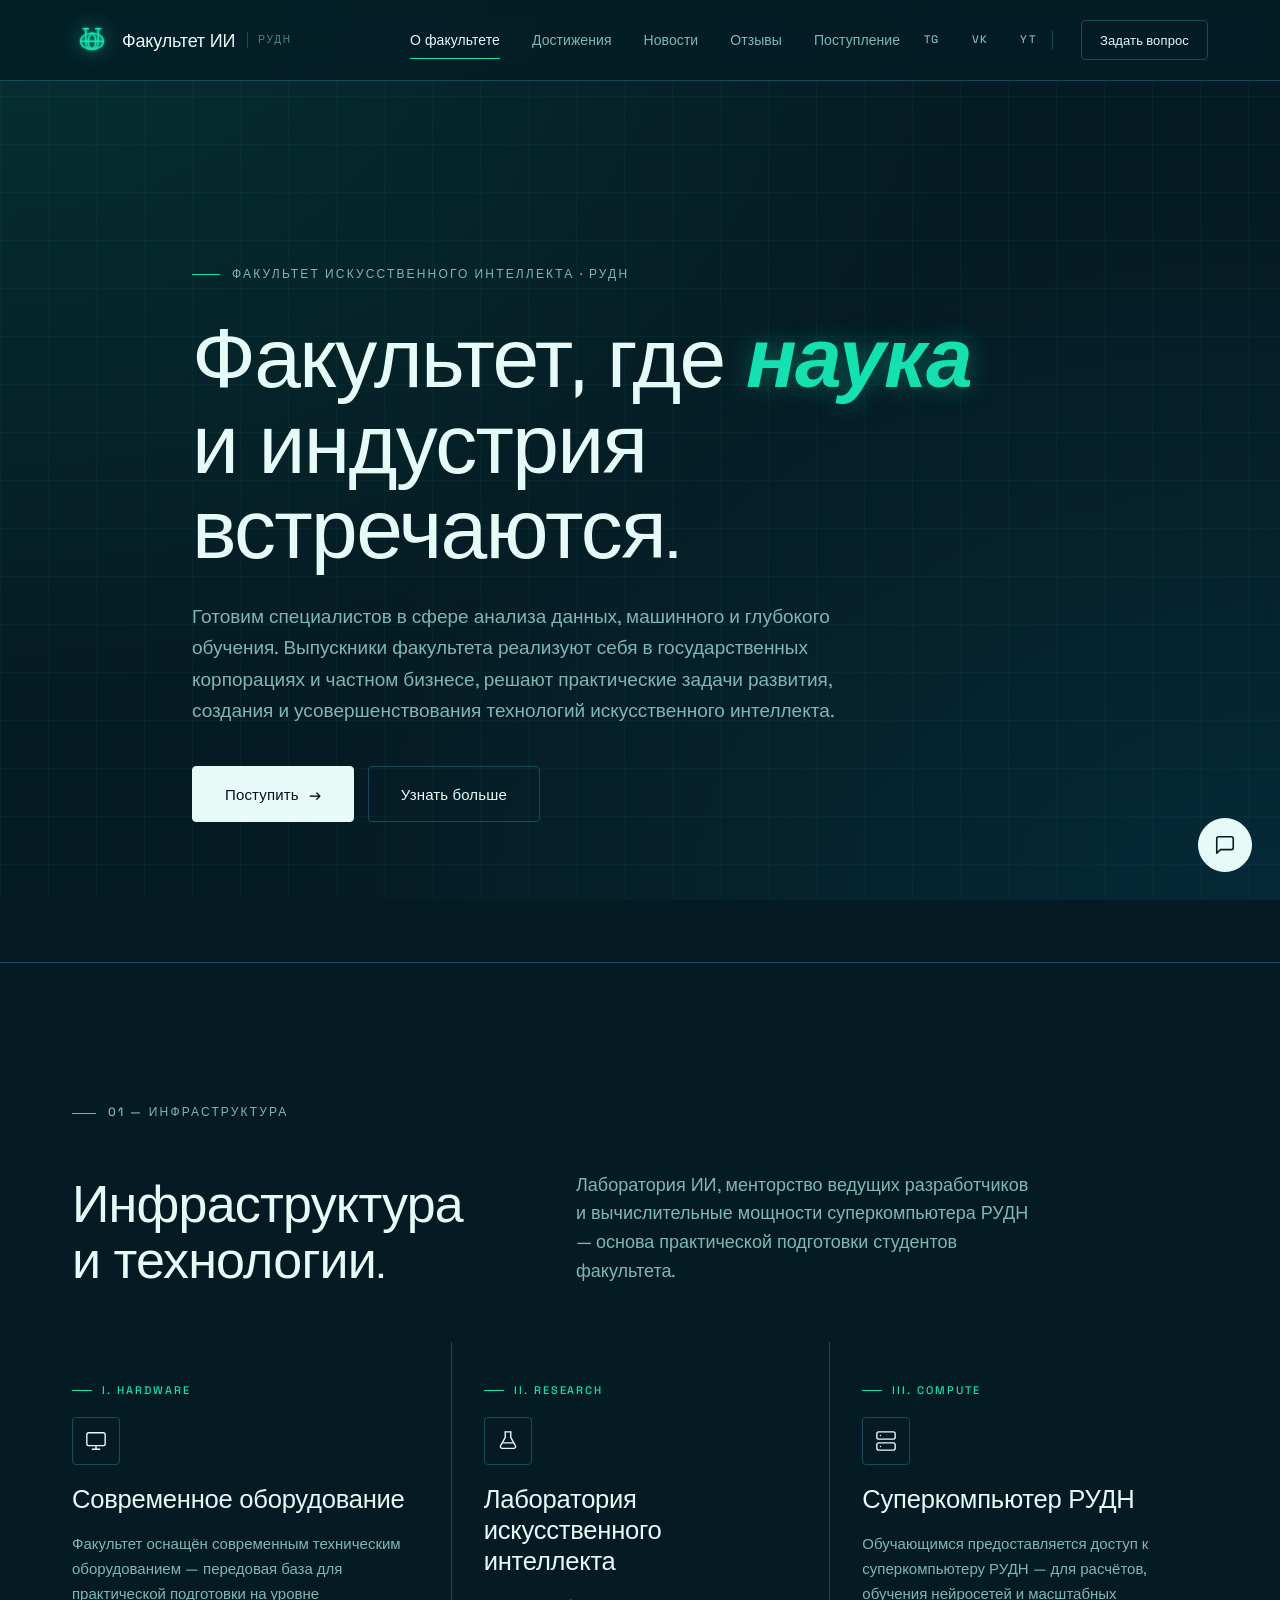
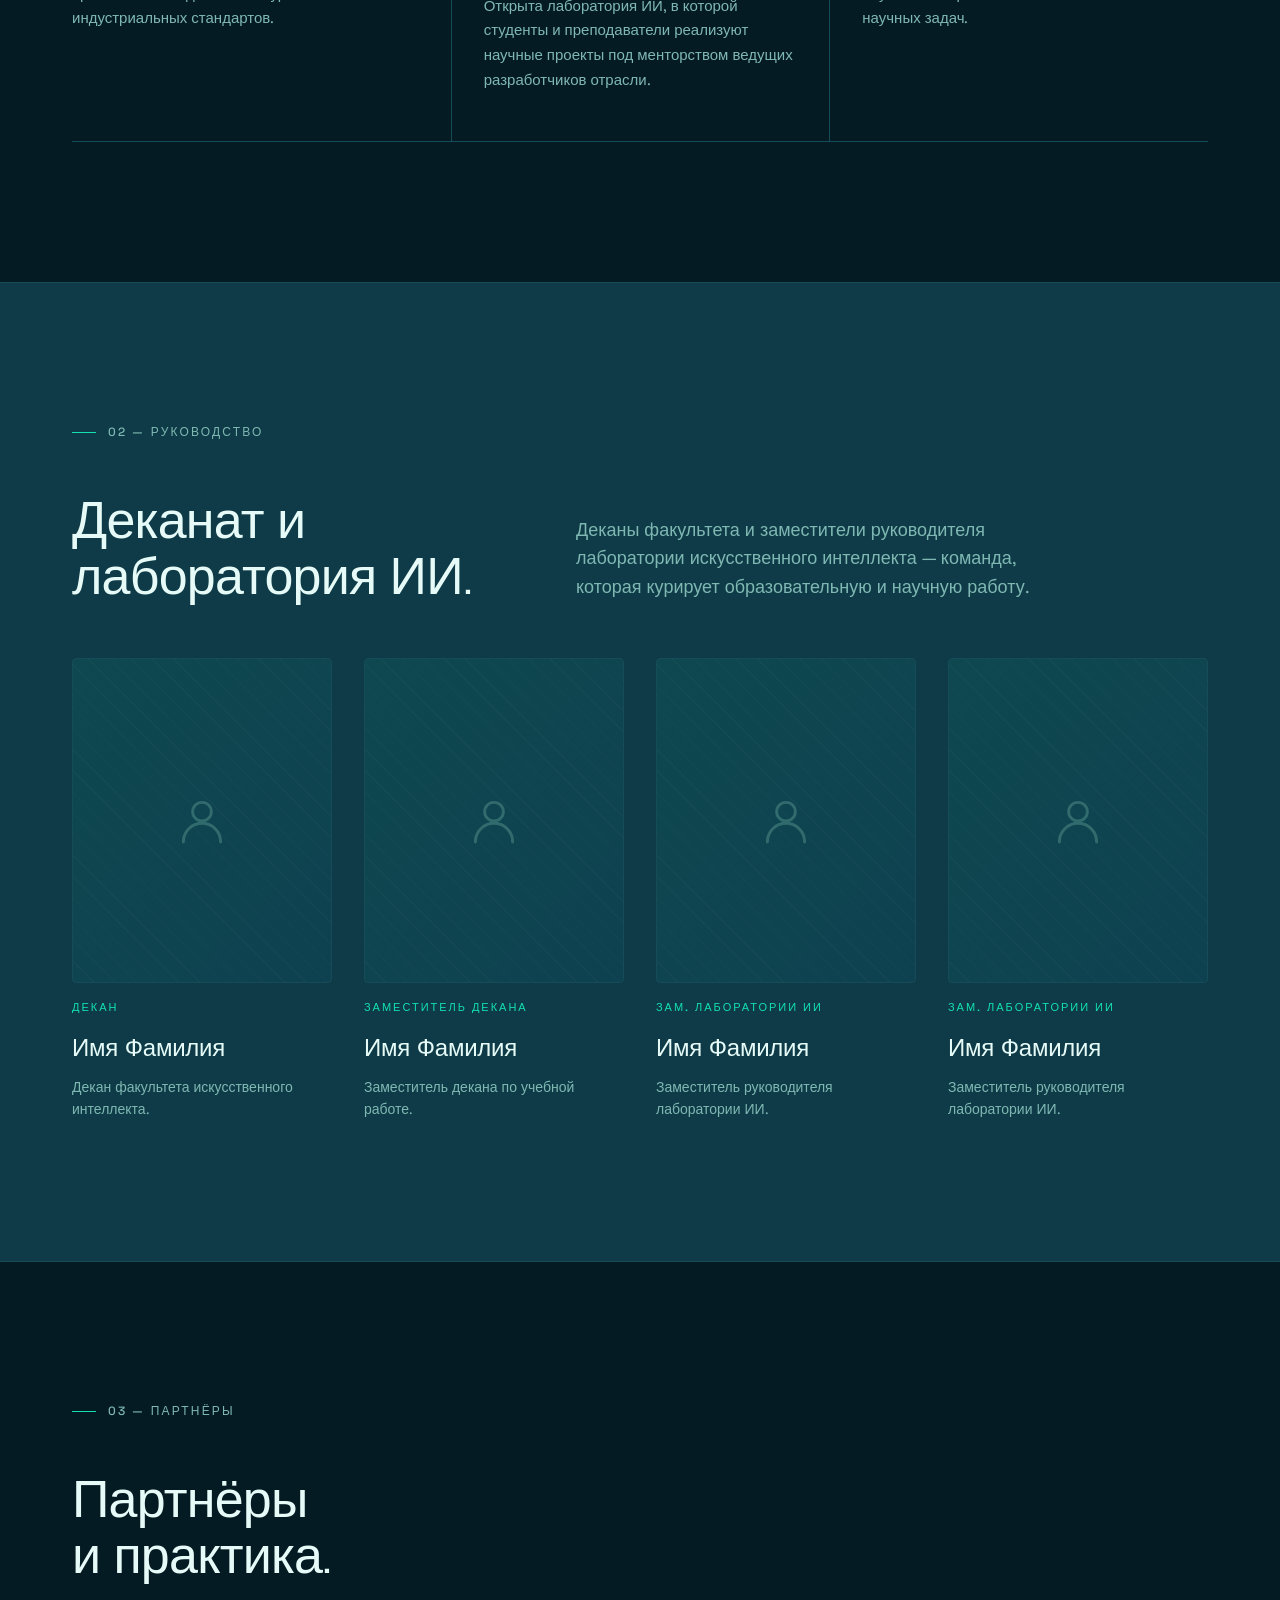
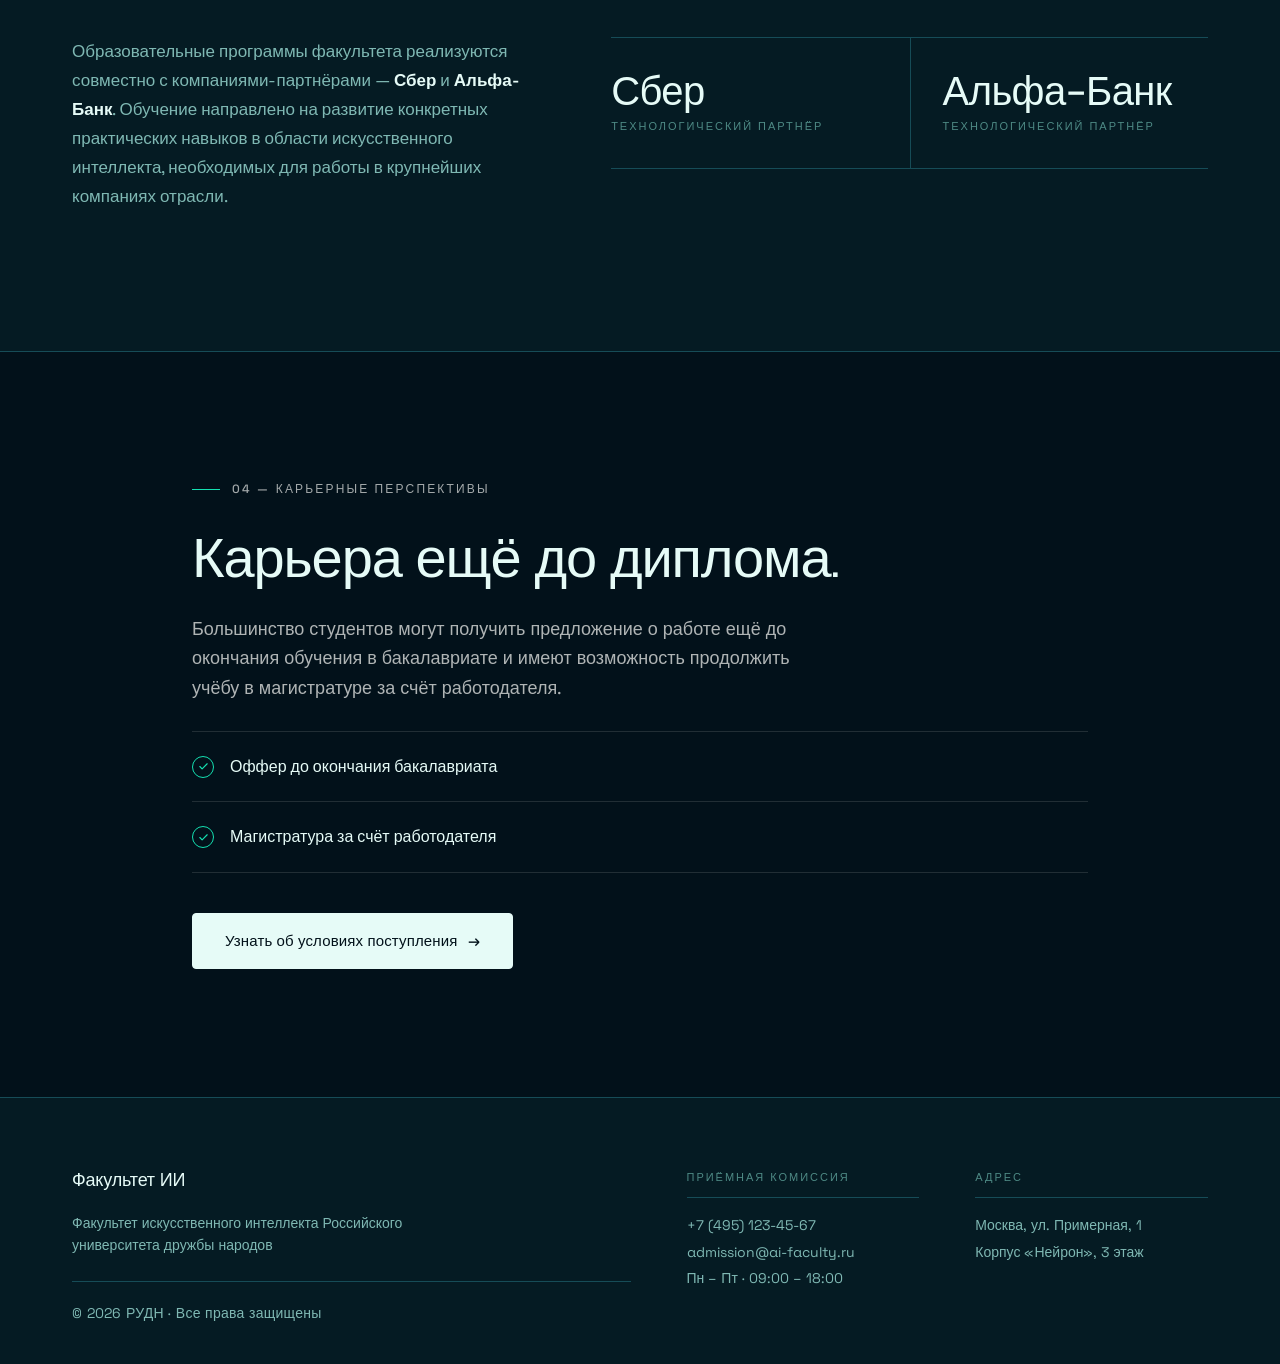
==== commit c19eb362: "Сделал подвал сайта редактируемым (общий для всех страниц) Подвал (бренд, описание, копирайт, контак" ====
--- a/about.html
+++ b/about.html
@@ -3,6 +3,7 @@
 <head>
   <meta charset="UTF-8">
   <meta name="viewport" content="width=device-width, initial-scale=1.0">
+  <meta name="fii-api-base" content="https://web-production-8cf0f.up.railway.app">
   <title>О факультете — Факультет искусственного интеллекта РУДН</title>
   <meta name="description" content="Факультет искусственного интеллекта РУДН: лаборатория ИИ, суперкомпьютер, индустриальные партнёры Сбер и Альфа-Банк, карьерные перспективы.">
 
@@ -740,7 +741,7 @@
   </main>
 
   <!-- ===== FOOTER ===== -->
-  <footer class="footer">
+  <footer class="footer" data-tile="site-footer">
     <div class="container footer__inner">
       <div class="footer__col">
         <div class="footer__brand">
--- a/style.css
+++ b/style.css
@@ -1973,6 +1973,12 @@
   pointer-events: none;
 }
 
+/* CMS: when an admin uploads a photo into a tile, hide the placeholder
+   artwork (icon / initials / decorative overlay) so the photo shows cleanly. */
+.fii-has-photo > svg { display: none !important; }
+.leadership-card__photo.fii-has-photo::after { display: none !important; }
+.fii-has-photo { color: transparent !important; }
+
 .leadership-card__photo svg {
   width: 56px;
   height: 56px;
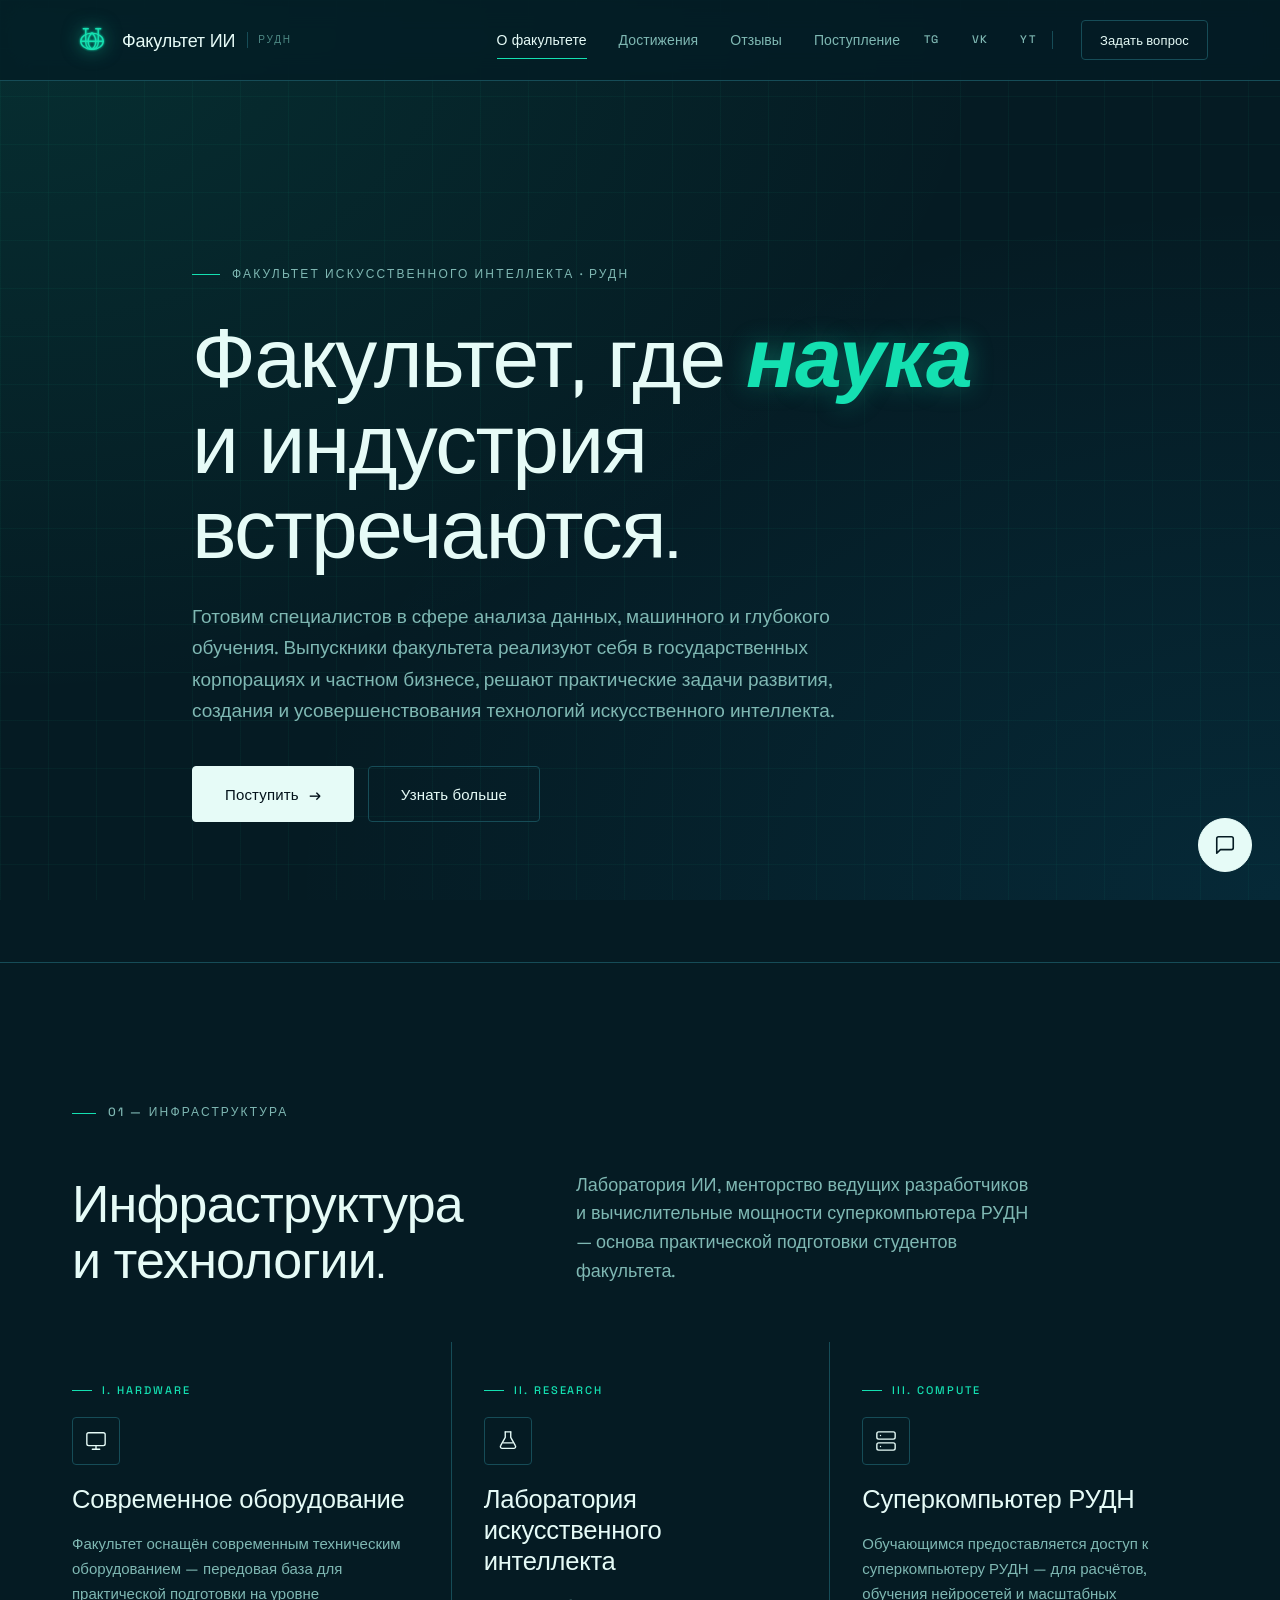
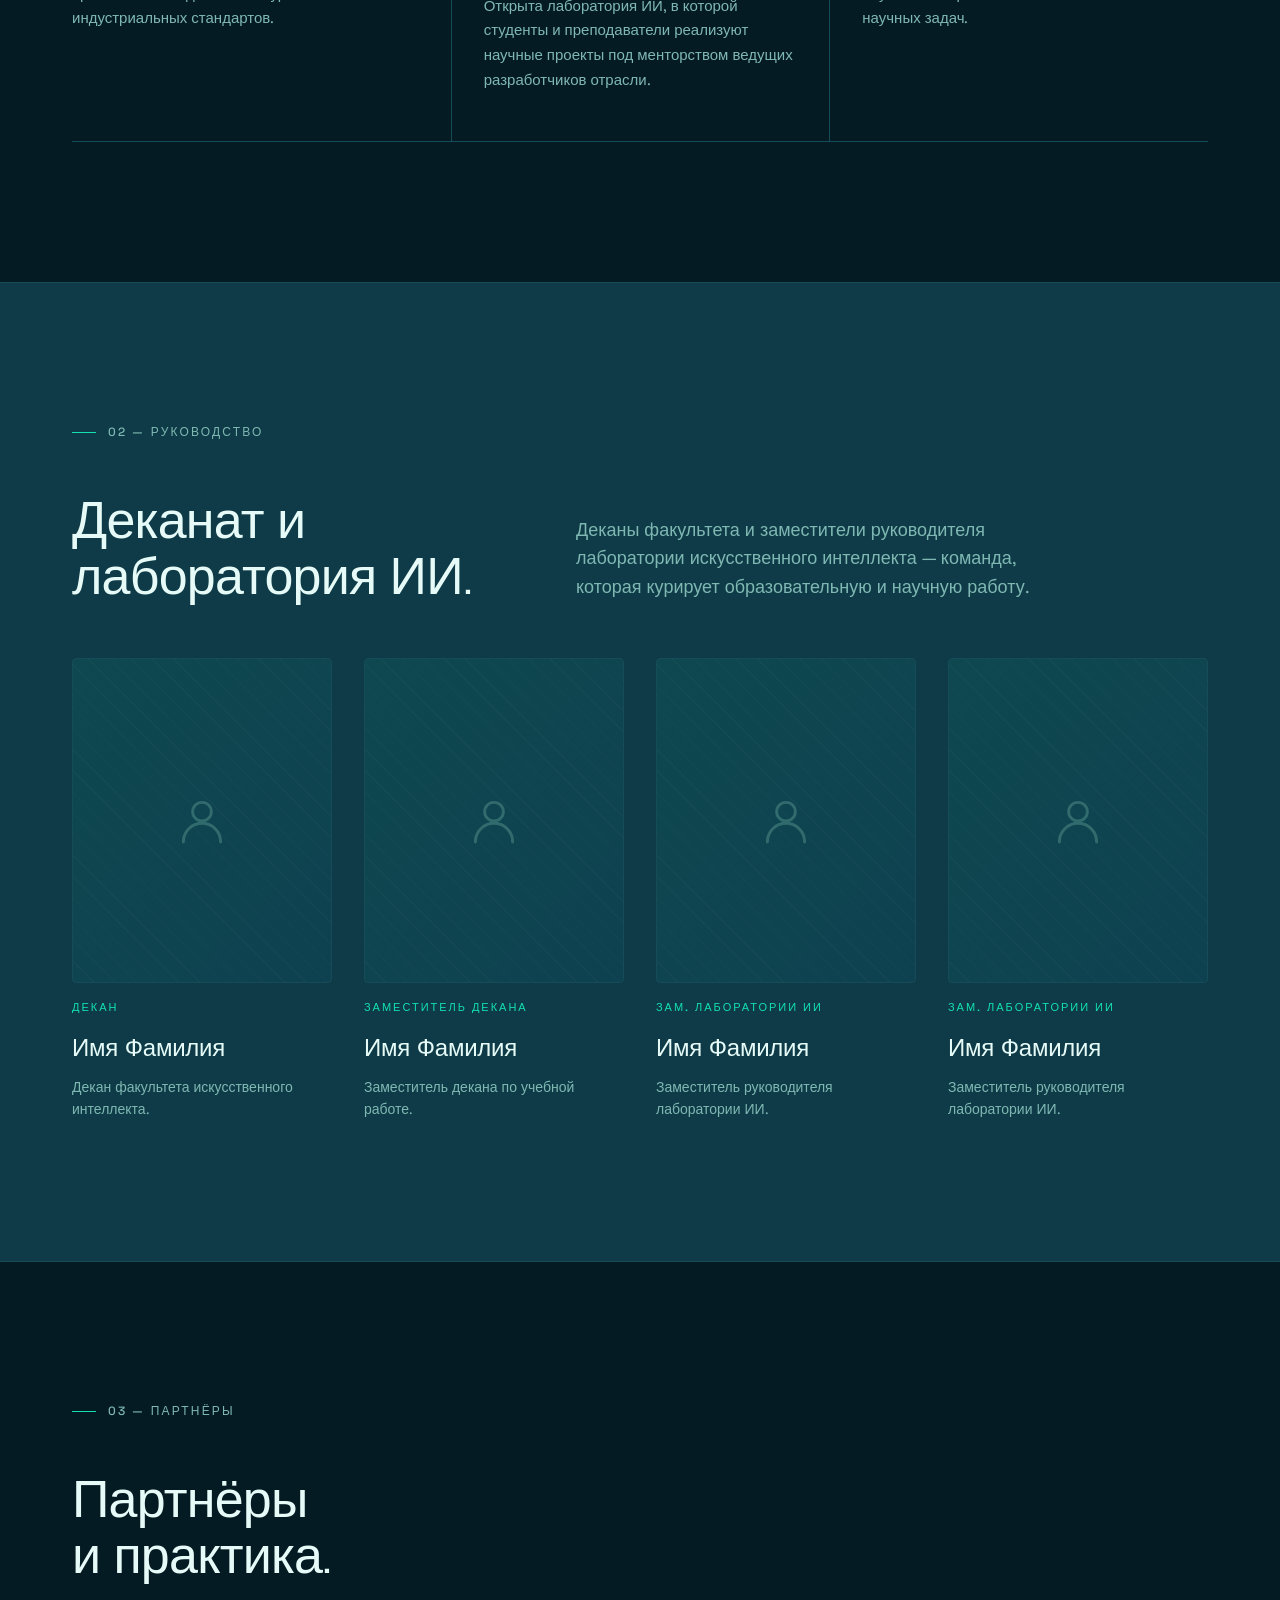
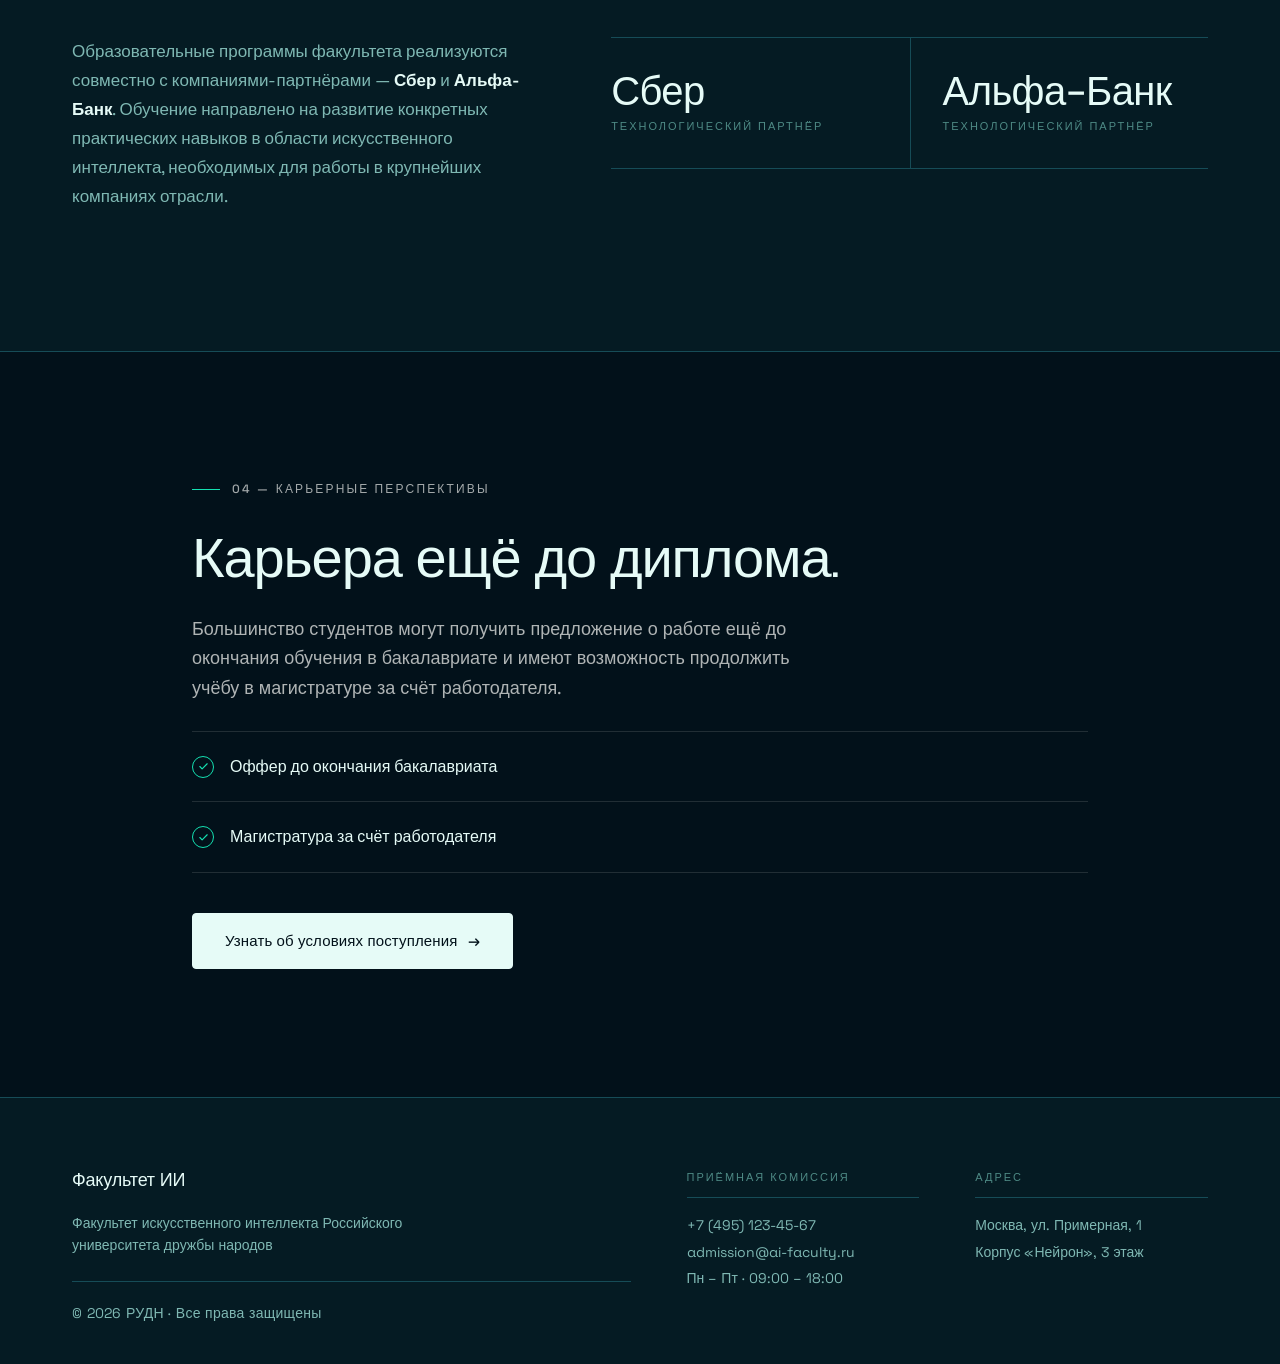
==== commit 3a4bb46f: "Убрать вкладку «Новости» и добавить партнёров на главную - Удалены ссылки на «Новости» из навигации " ====
--- a/about.html
+++ b/about.html
@@ -451,7 +451,7 @@
 <body class="about-page" data-page="about">
 
   <!-- ===== HEADER ===== -->
-  <header class="header" id="header">
+  <header class="header" id="header" data-tile="site-header">
     <div class="container header__inner">
       <a href="index.html" class="header__logo" aria-label="Факультет ИИ РУДН — на главную">
         <img src="assets/rudn-logo.svg" alt="" class="header__logo-mark" aria-hidden="true">
@@ -463,7 +463,6 @@
         <ul class="header__nav-list">
           <li><a href="about.html" class="header__nav-link" aria-current="page">О факультете</a></li>
           <li><a href="achievements.html" class="header__nav-link">Достижения</a></li>
-          <li><a href="news.html" class="header__nav-link">Новости</a></li>
           <li><a href="reviews.html" class="header__nav-link">Отзывы</a></li>
           <li><a href="admission.html" class="header__nav-link">Поступление</a></li>
         </ul>
@@ -490,7 +489,6 @@
     <ul class="sidebar__menu">
       <li><a href="about.html" class="sidebar__link" aria-current="page">О факультете</a></li>
       <li><a href="achievements.html" class="sidebar__link">Достижения</a></li>
-      <li><a href="news.html" class="sidebar__link">Новости</a></li>
       <li><a href="reviews.html" class="sidebar__link">Отзывы</a></li>
       <li><a href="admission.html" class="sidebar__link">Поступление</a></li>
     </ul>
--- a/style.css
+++ b/style.css
@@ -653,6 +653,45 @@
   line-height: 1.1;
 }
 
+/* Краткий блок партнёров под метриками hero. */
+.hero__partners {
+  margin-top: 32px;
+  padding-top: 28px;
+  border-top: 1px solid var(--rule);
+}
+
+.hero__partners-label {
+  display: block;
+  font-size: 11px;
+  font-weight: 500;
+  letter-spacing: 0.16em;
+  text-transform: uppercase;
+  color: var(--muted-2);
+  margin-bottom: 14px;
+}
+
+.hero__partners-list {
+  display: flex;
+  flex-wrap: wrap;
+  gap: 16px 32px;
+  align-items: baseline;
+}
+
+.hero__partner {
+  font-family: var(--font-serif);
+  font-size: clamp(24px, 3vw, 32px);
+  letter-spacing: -0.01em;
+  color: var(--ink);
+}
+
+.hero__partners-note {
+  margin-top: 14px;
+  max-width: 520px;
+  font-size: 14px;
+  line-height: 1.6;
+  color: var(--muted);
+}
+
 /* Скрываем старые декоративные «блобы» и «круги» в hero —
    академичный минимализм без декора. */
 .hero__decoration,
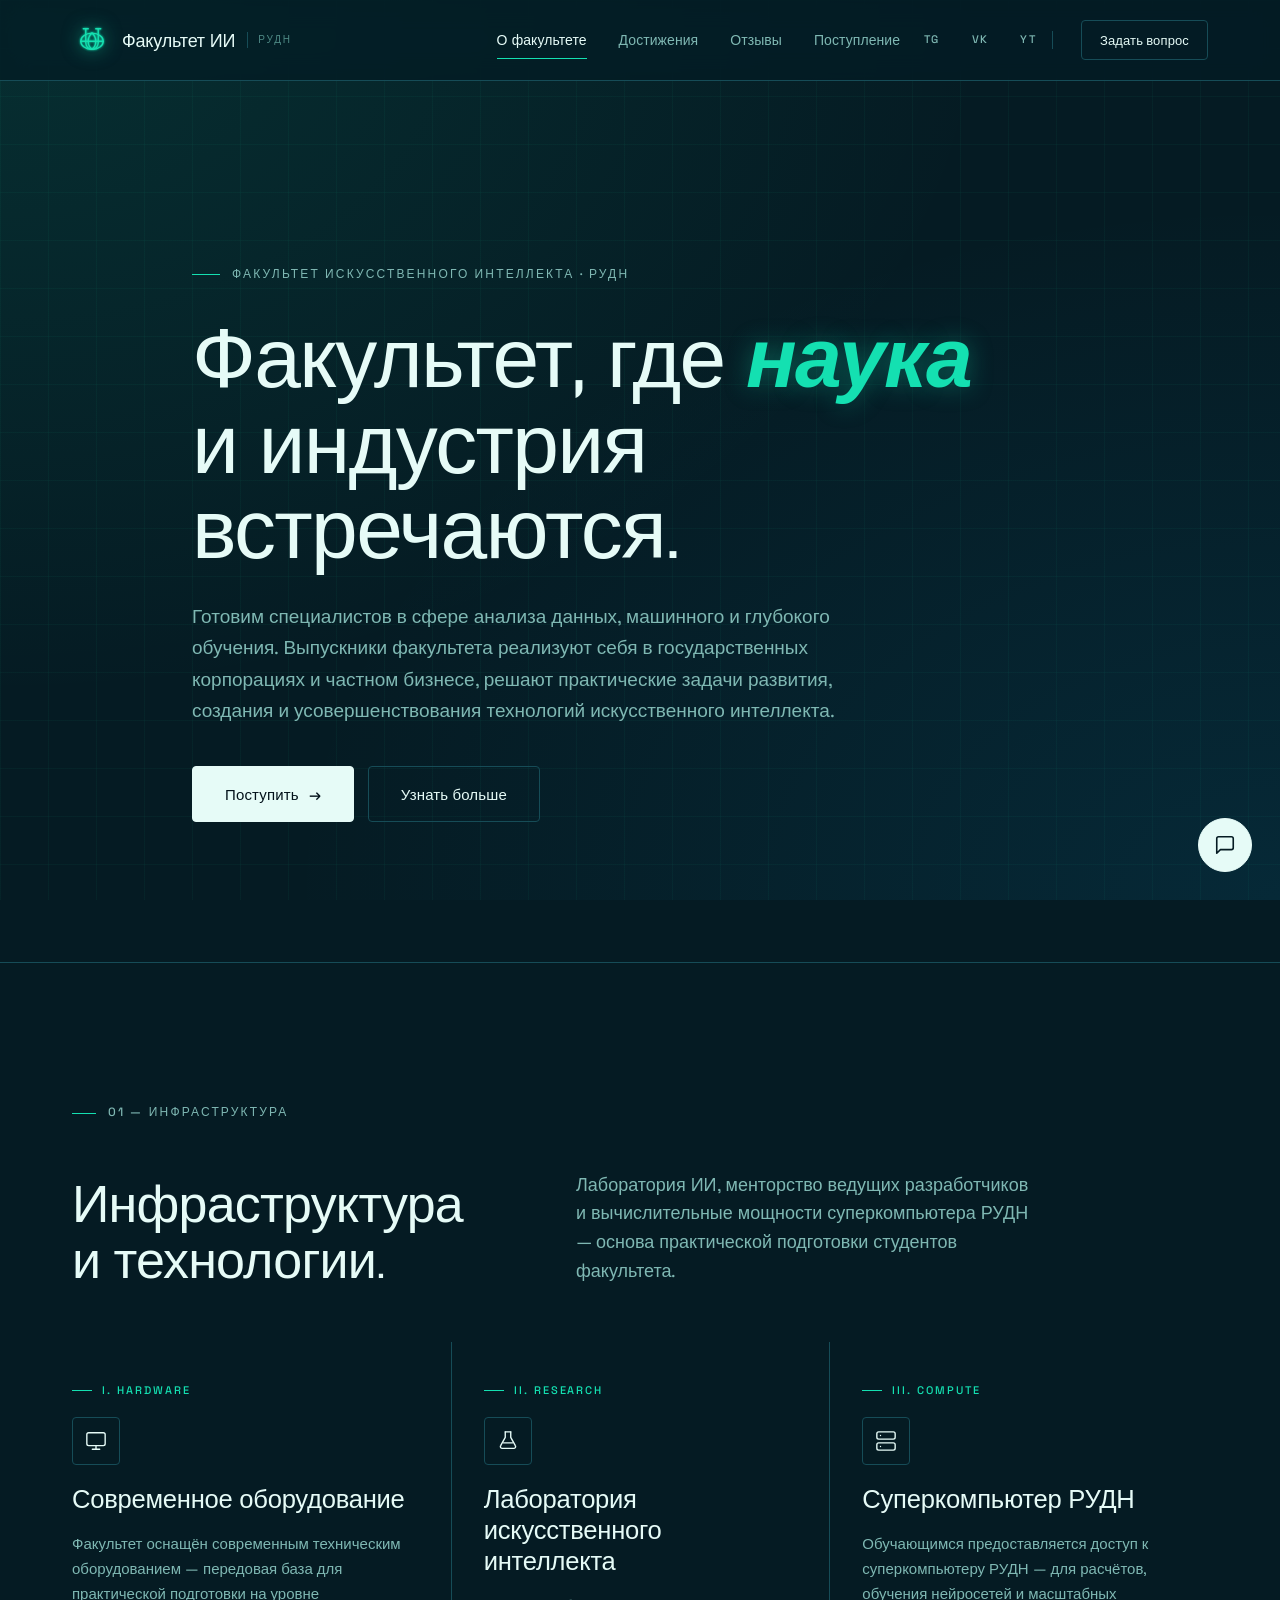
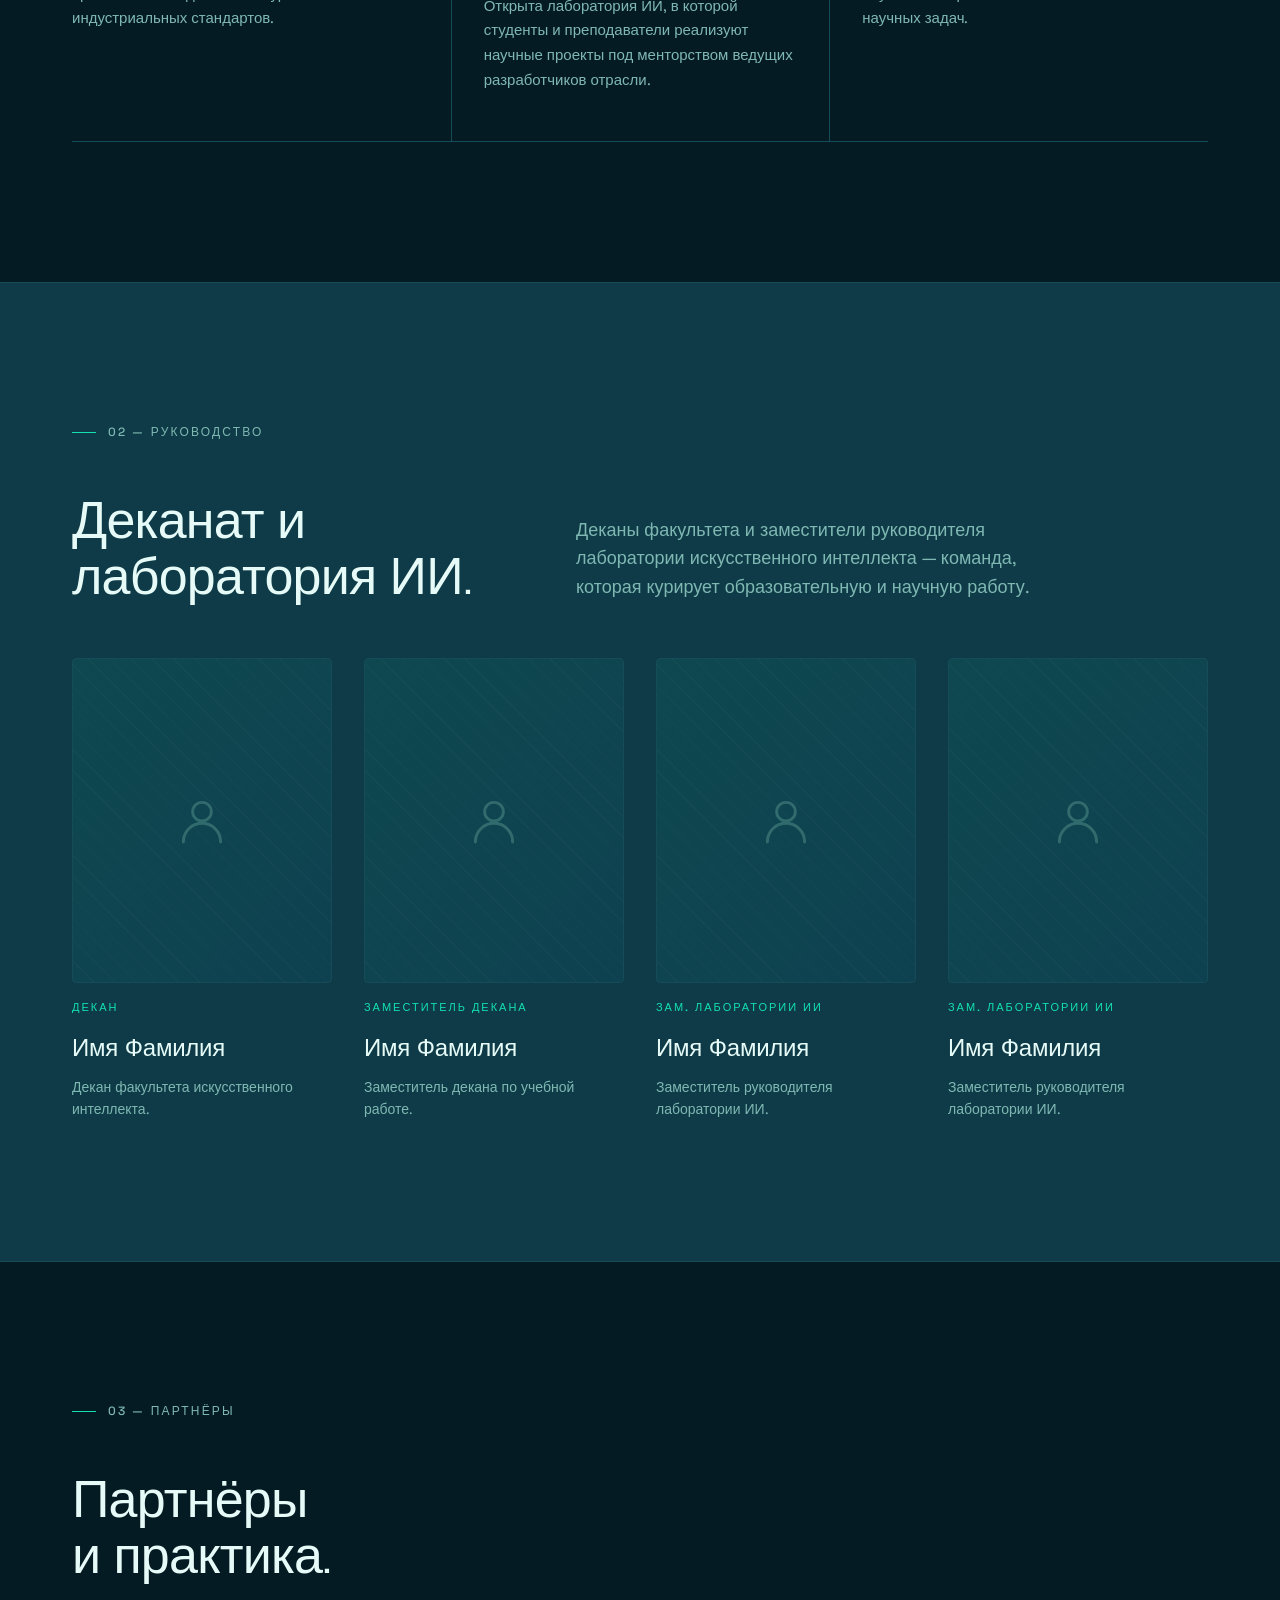
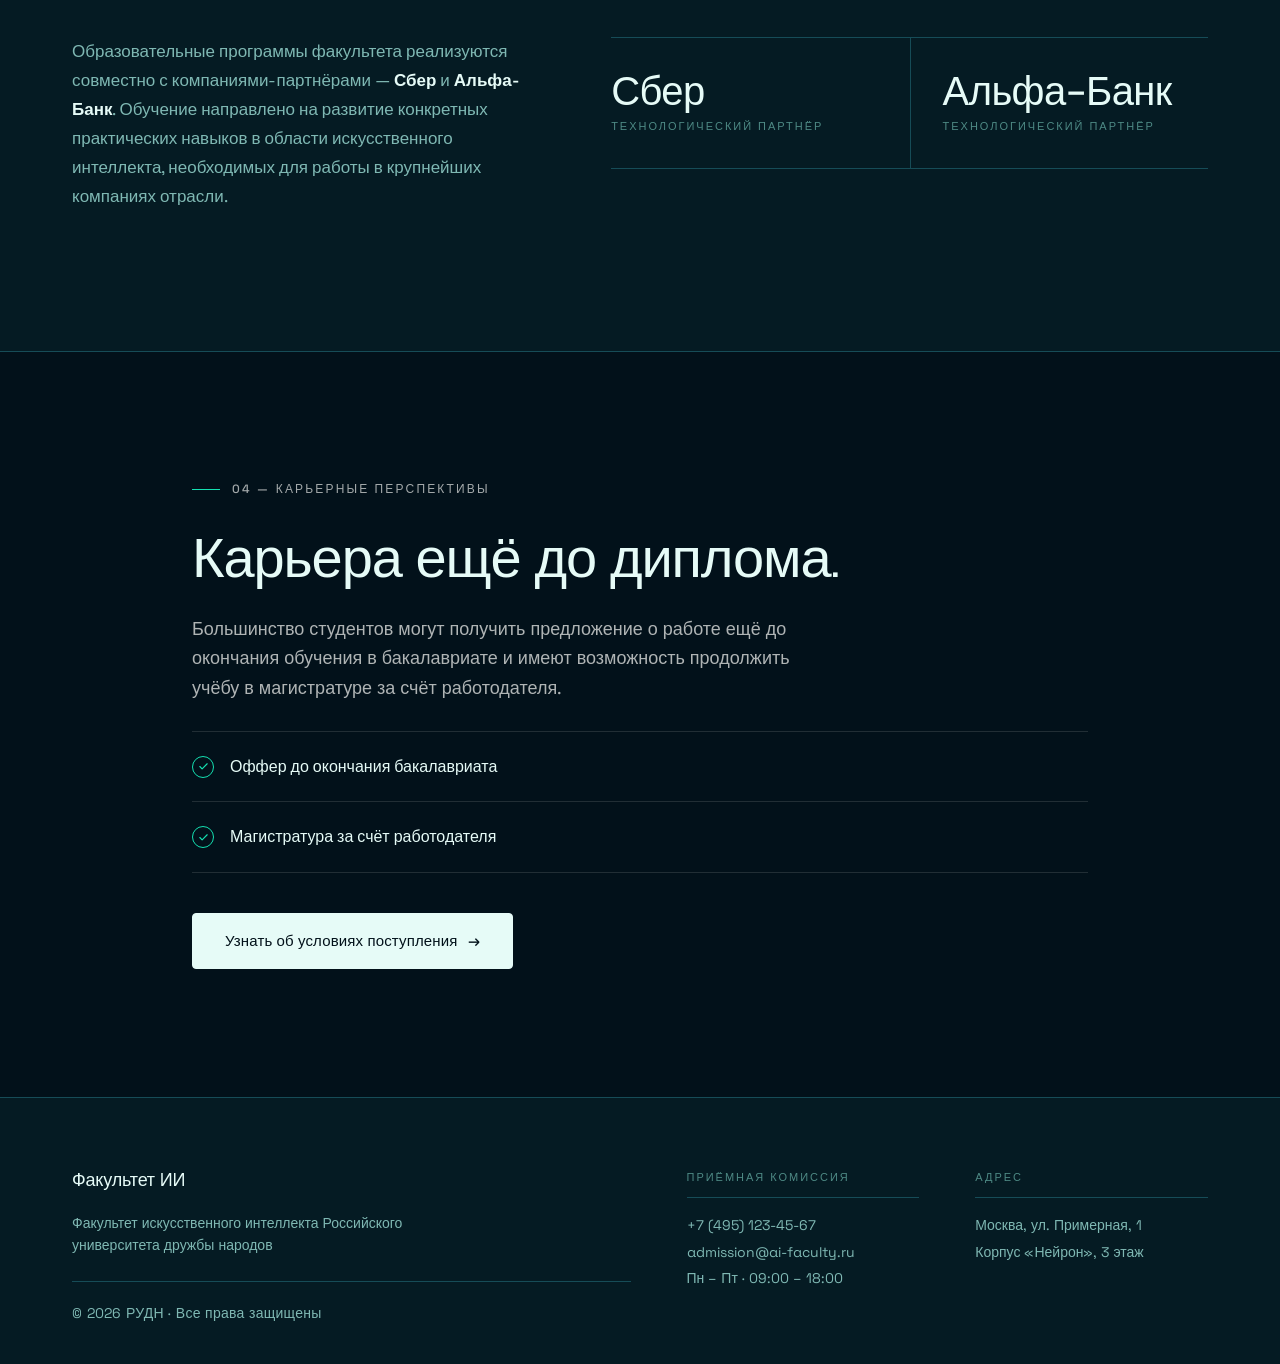
==== commit 9b41f119: "Оптимизировать мобильную навигацию и меню - Панель навигации (off-canvas): надёжная высота 100dvh, п" ====
--- a/about.html
+++ b/about.html
@@ -476,7 +476,7 @@
 
       <button class="btn btn--outline btn--sm header__cta" onclick="openChat()">Задать вопрос</button>
 
-      <button class="header__burger" id="burger" aria-label="Открыть меню">
+      <button class="header__burger" id="burger" aria-label="Открыть меню" aria-expanded="false" aria-controls="sidebar">
         <span></span><span></span><span></span>
       </button>
     </div>
@@ -492,6 +492,7 @@
       <li><a href="reviews.html" class="sidebar__link">Отзывы</a></li>
       <li><a href="admission.html" class="sidebar__link">Поступление</a></li>
     </ul>
+    <button class="btn btn--primary sidebar__cta" onclick="closeSidebar(); openChat();">Задать вопрос</button>
     <div class="sidebar__socials" aria-label="Соцсети">
       <a href="#" class="sidebar__social">Telegram</a>
       <a href="#" class="sidebar__social">VK</a>
--- a/style.css
+++ b/style.css
@@ -475,13 +475,18 @@
   z-index: 120;
   width: min(88vw, 360px);
   height: 100%;
+  height: 100dvh;
   padding: 28px 28px 32px;
+  padding-bottom: max(32px, env(safe-area-inset-bottom));
   background: var(--paper);
   border-right: 1px solid var(--rule);
   transform: translateX(-100%);
   transition: transform var(--t-slow);
   display: flex;
   flex-direction: column;
+  overflow-y: auto;
+  -webkit-overflow-scrolling: touch;
+  overscroll-behavior: contain;
 }
 
 .sidebar.is-open {
@@ -547,6 +552,18 @@
 .sidebar__link:hover .sidebar__icon,
 .sidebar__link[aria-current="page"] .sidebar__icon {
   stroke: var(--accent);
+}
+
+/* Тактильный отклик на тач-устройствах (без залипающего :hover). */
+.sidebar__link:active {
+  color: var(--accent);
+}
+
+/* CTA внутри мобильного меню: на мобиле header__cta скрыт,
+   поэтому «Задать вопрос» дублируется в панели навигации. */
+.sidebar__cta {
+  width: 100%;
+  margin-top: 28px;
 }
 
 /* ===== HERO =====
@@ -1899,6 +1916,11 @@
   .admin-fab { bottom: 16px; left: 16px; height: 40px; max-width: 40px; }
   .admin-fab:hover,
   .admin-fab:focus-visible { max-width: 260px; }
+
+  /* Метрики hero компактнее на узких экранах. */
+  .hero__meta { gap: 24px 28px; margin-top: 40px; padding-top: 28px; }
+  .hero__meta-item { min-width: 0; flex: 1 1 130px; }
+  .hero__partners-list { gap: 12px 24px; }
 }
 
 /* ===== ACCESSIBILITY ===== */
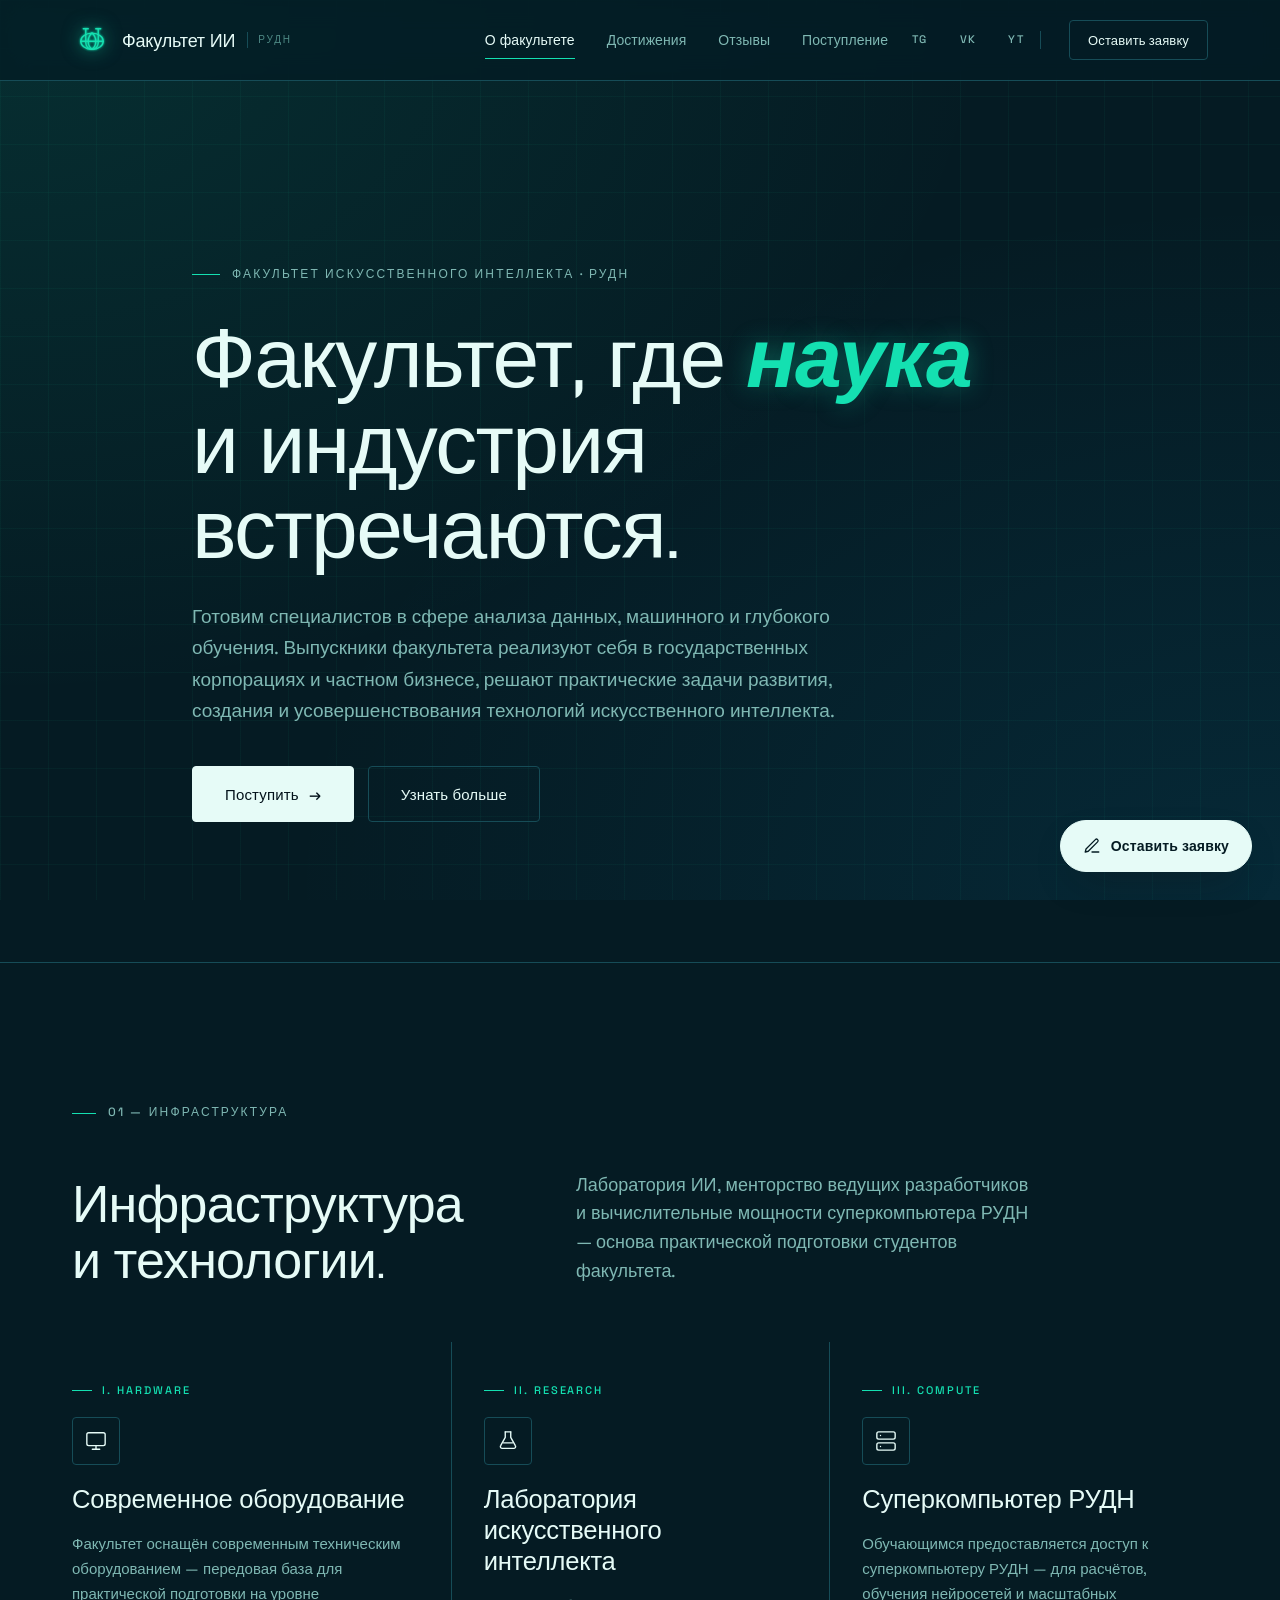
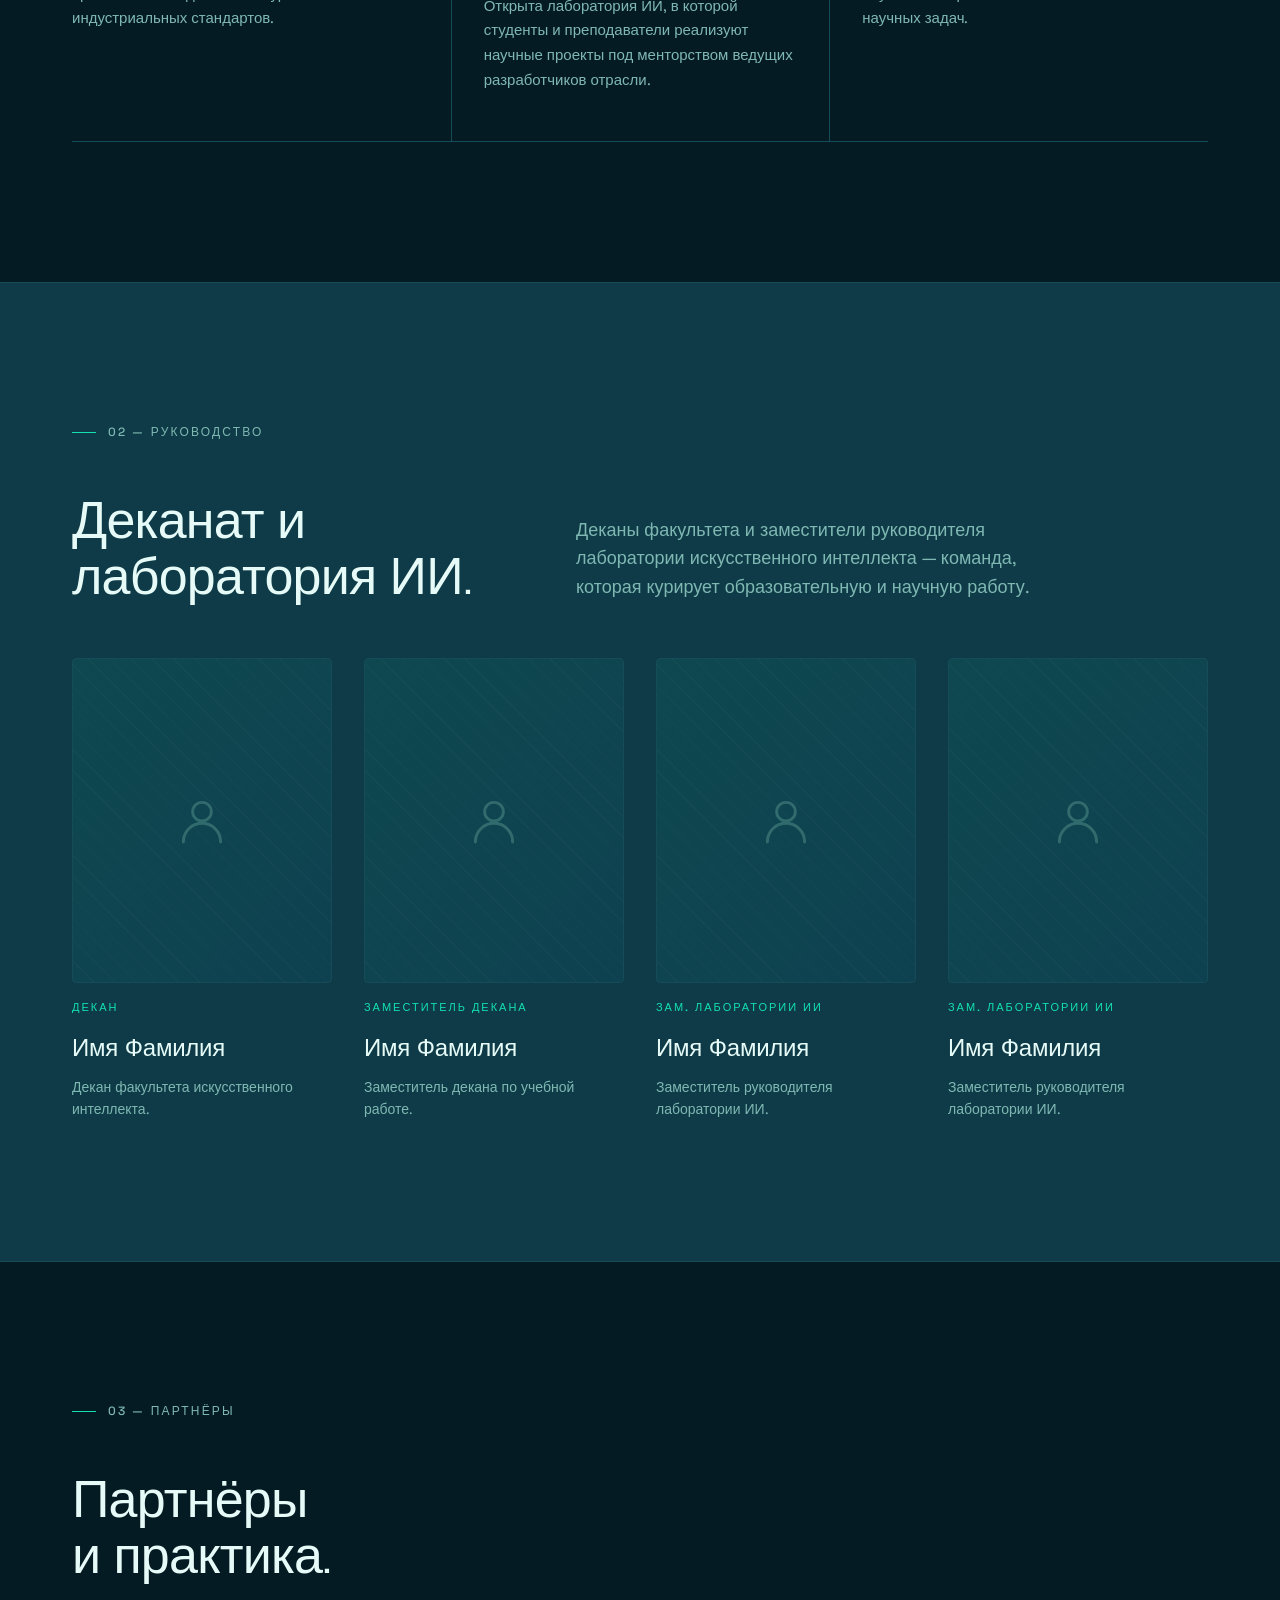
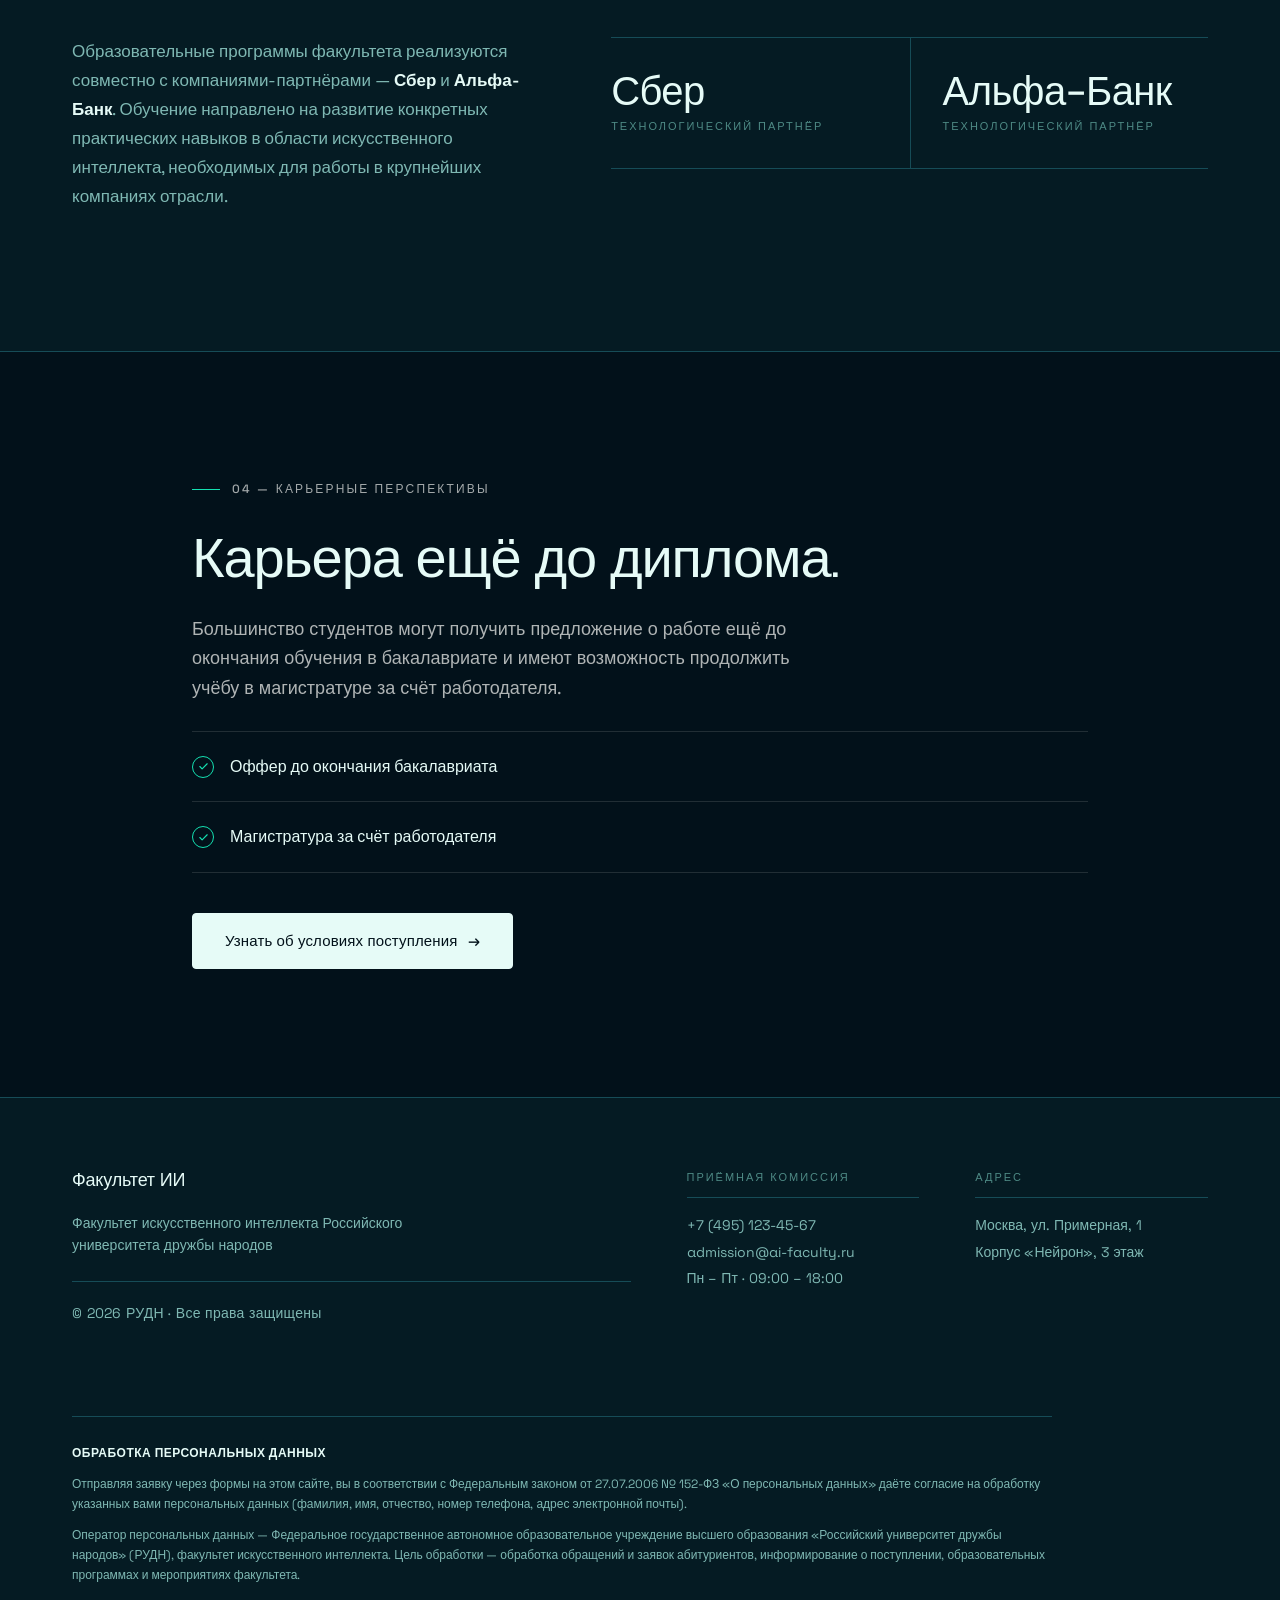
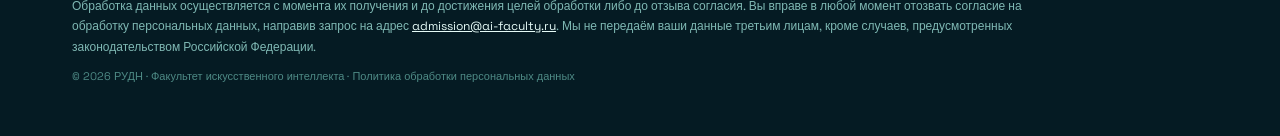
==== commit 2c2ebd4d: "Замена чата на форму «Оставить заявку» с отправкой в Google-таблицу - Удалён чат-виджет со всех стра" ====
--- a/about.html
+++ b/about.html
@@ -474,7 +474,7 @@
         <a href="#" class="header__social" aria-label="YouTube">YT</a>
       </div>
 
-      <button class="btn btn--outline btn--sm header__cta" onclick="openChat()">Задать вопрос</button>
+      <button class="btn btn--outline btn--sm header__cta" onclick="openApplyForm()">Оставить заявку</button>
 
       <button class="header__burger" id="burger" aria-label="Открыть меню" aria-expanded="false" aria-controls="sidebar">
         <span></span><span></span><span></span>
@@ -492,7 +492,7 @@
       <li><a href="reviews.html" class="sidebar__link">Отзывы</a></li>
       <li><a href="admission.html" class="sidebar__link">Поступление</a></li>
     </ul>
-    <button class="btn btn--primary sidebar__cta" onclick="closeSidebar(); openChat();">Задать вопрос</button>
+    <button class="btn btn--primary sidebar__cta" onclick="closeSidebar(); openApplyForm();">Оставить заявку</button>
     <div class="sidebar__socials" aria-label="Соцсети">
       <a href="#" class="sidebar__social">Telegram</a>
       <a href="#" class="sidebar__social">VK</a>
@@ -768,40 +768,6 @@
     </div>
   </footer>
 
-  <!-- ===== CHAT WIDGET ===== -->
-  <div class="chat-widget" id="chatWidget">
-    <button class="chat-widget__toggle" id="chatToggle" aria-label="Открыть чат с ИИ-помощником">
-      <svg class="chat-widget__icon" viewBox="0 0 24 24" fill="none" stroke="currentColor" stroke-width="1.75" stroke-linecap="round" stroke-linejoin="round">
-        <path d="M21 15a2 2 0 0 1-2 2H7l-4 4V5a2 2 0 0 1 2-2h14a2 2 0 0 1 2 2z"/>
-      </svg>
-      <svg class="chat-widget__close-icon" viewBox="0 0 24 24" fill="none" stroke="currentColor" stroke-width="1.75" stroke-linecap="round" stroke-linejoin="round">
-        <line x1="18" y1="6" x2="6" y2="18"/><line x1="6" y1="6" x2="18" y2="18"/>
-      </svg>
-    </button>
-
-    <div class="chat-widget__window" id="chatWindow">
-      <div class="chat-widget__header">
-        <div class="chat-widget__status"></div>
-        <span>Алиса — ИИ-помощник факультета</span>
-        <button class="chat-widget__close-btn" onclick="closeChat()" aria-label="Закрыть чат">&times;</button>
-      </div>
-      <div class="chat-widget__messages" id="chatMessages">
-        <div class="chat-widget__msg chat-widget__msg--bot">
-          Здравствуйте. Я Алиса, виртуальный помощник факультета ИИ.
-          Задайте вопрос о поступлении, программах или научной жизни.
-        </div>
-      </div>
-      <div class="chat-widget__input-area">
-        <input type="text" id="chatInput" class="chat-widget__input" placeholder="Напишите сообщение…">
-        <button class="chat-widget__send" id="chatSend" aria-label="Отправить">
-          <svg viewBox="0 0 24 24" fill="currentColor" width="20" height="20">
-            <path d="M2.01 21L23 12 2.01 3 2 10l15 2-15 2z"/>
-          </svg>
-        </button>
-      </div>
-    </div>
-  </div>
-
   <script src="tile-registry.js"></script>
   <script src="background-effects.js"></script>
   <script src="script.js"></script>
--- a/style.css
+++ b/style.css
@@ -1196,167 +1196,223 @@
 .fade-up-delay-3 { transition-delay: 180ms; }
 .fade-up-delay-4 { transition-delay: 240ms; }
 
-/* ===== CHAT WIDGET =====
-   Переодет в академичную палитру: чёрный круглый toggle,
-   бумажное окно с тонкой рамкой, без градиентов. */
-.chat-widget {
+/* ===== ВИДЖЕТ «ОСТАВИТЬ ЗАЯВКУ» =====
+   Плавающая плашка-кнопка справа внизу + модальное окно с формой. */
+.apply-widget {
   position: fixed;
   right: 24px;
   bottom: 24px;
   z-index: 90;
 }
 
-.chat-widget__toggle {
-  width: 54px;
-  height: 54px;
-  border-radius: 50%;
+.apply-fab {
+  display: inline-flex;
+  align-items: center;
+  gap: 10px;
+  height: 52px;
+  padding: 0 22px;
+  border-radius: 999px;
   background: var(--ink);
   color: var(--paper);
-  display: inline-flex;
-  align-items: center;
-  justify-content: center;
   border: 1px solid var(--ink);
-  transition: background var(--t), transform var(--t);
-}
-
-.chat-widget__toggle:hover {
+  font-family: var(--font-sans);
+  font-size: 14px;
+  font-weight: 600;
+  letter-spacing: 0.01em;
+  cursor: pointer;
+  box-shadow: 0 16px 40px -16px rgba(17, 17, 17, 0.45);
+  transition: background var(--t), border-color var(--t), transform var(--t);
+}
+
+.apply-fab:hover {
   background: var(--accent);
   border-color: var(--accent);
-}
-
-.chat-widget__icon,
-.chat-widget__close-icon {
-  width: 22px;
-  height: 22px;
-}
-
-.chat-widget__close-icon { display: none; }
-.chat-widget.is-open .chat-widget__icon { display: none; }
-.chat-widget.is-open .chat-widget__close-icon { display: block; }
-
-.chat-widget__window {
+  transform: translateY(-1px);
+}
+
+.apply-fab svg {
+  width: 18px;
+  height: 18px;
+  flex-shrink: 0;
+}
+
+/* ===== МОДАЛЬНОЕ ОКНО ===== */
+.apply-modal[hidden] { display: none; }
+
+.apply-modal {
+  position: fixed;
+  inset: 0;
+  z-index: 200;
+  display: flex;
+  align-items: center;
+  justify-content: center;
+  padding: 24px;
+}
+
+.apply-modal__overlay {
   position: absolute;
-  right: 0;
-  bottom: 66px;
-  width: min(92vw, 380px);
-  height: 480px;
-  max-height: calc(100vh - 120px);
+  inset: 0;
+  background: rgba(17, 17, 17, 0.55);
+  backdrop-filter: blur(2px);
+}
+
+.apply-modal__card {
+  position: relative;
+  width: min(96vw, 440px);
+  max-height: calc(100vh - 48px);
+  overflow-y: auto;
   background: var(--paper);
   border: 1px solid var(--rule);
   border-radius: var(--radius);
+  padding: 36px 32px 32px;
+  box-shadow: 0 30px 80px -24px rgba(17, 17, 17, 0.35);
+  animation: applyModalIn 0.22s ease;
+}
+
+@keyframes applyModalIn {
+  from { opacity: 0; transform: translateY(12px); }
+  to { opacity: 1; transform: translateY(0); }
+}
+
+.apply-modal__close {
+  position: absolute;
+  top: 14px;
+  right: 16px;
+  background: none;
+  border: none;
+  color: var(--muted);
+  font-size: 26px;
+  line-height: 1;
+  cursor: pointer;
+  transition: color var(--t);
+}
+.apply-modal__close:hover { color: var(--ink); }
+
+.apply-modal__eyebrow {
+  display: inline-block;
+  font-family: var(--font-sans);
+  font-size: 11px;
+  font-weight: 500;
+  letter-spacing: 0.18em;
+  text-transform: uppercase;
+  color: var(--muted-2);
+  margin-bottom: 10px;
+}
+
+.apply-modal__title {
+  font-family: var(--font-serif);
+  font-weight: 500;
+  font-size: 28px;
+  line-height: 1.1;
+  color: var(--ink);
+  margin: 0 0 8px;
+}
+
+.apply-modal__subtitle {
+  font-family: var(--font-sans);
+  font-size: 14px;
+  line-height: 1.55;
+  color: var(--muted);
+  margin: 0 0 24px;
+}
+
+/* ===== ФОРМА ===== */
+.apply-form {
   display: flex;
   flex-direction: column;
-  overflow: hidden;
-  opacity: 0;
-  visibility: hidden;
-  transform: translateY(10px);
-  transition: opacity var(--t), transform var(--t), visibility var(--t);
-  box-shadow: 0 20px 60px -20px rgba(17, 17, 17, 0.18);
-}
-
-.chat-widget.is-open .chat-widget__window {
-  opacity: 1;
-  visibility: visible;
-  transform: translateY(0);
-}
-
-.chat-widget__header {
-  background: var(--ink-dark);
-  color: var(--paper);
-  padding: 16px 20px;
-  display: flex;
-  align-items: center;
-  gap: 10px;
-  font-family: var(--font-sans);
-  font-size: 13px;
-  font-weight: 500;
-  letter-spacing: 0.02em;
-}
-
-.chat-widget__status {
-  width: 6px;
-  height: 6px;
-  border-radius: 50%;
-  background: var(--accent);
-  flex-shrink: 0;
-}
-
-.chat-widget__close-btn {
-  margin-left: auto;
-  color: rgba(230, 251, 247, 0.7);
-  font-size: 22px;
-  line-height: 1;
-  transition: color var(--t);
-}
-.chat-widget__close-btn:hover { color: var(--ink); }
-
-.chat-widget__messages {
-  flex-grow: 1;
-  padding: 20px;
-  overflow-y: auto;
+  gap: 16px;
+}
+
+.apply-field {
   display: flex;
   flex-direction: column;
-  gap: 10px;
-  background: var(--surface);
-}
-
-.chat-widget__msg {
-  max-width: 85%;
-  padding: 10px 14px;
-  border-radius: var(--radius);
-  font-family: var(--font-sans);
-  font-size: 14px;
-  line-height: 1.5;
-}
-
-.chat-widget__msg--bot {
-  background: var(--surface-soft);
-  color: var(--ink);
-  align-self: flex-start;
-}
-
-.chat-widget__msg--user {
-  background: var(--ink);
-  color: var(--paper);
-  align-self: flex-end;
-}
-
-.chat-widget__input-area {
-  display: flex;
-  align-items: center;
-  gap: 8px;
-  padding: 12px 16px;
-  border-top: 1px solid var(--rule);
-  background: var(--paper);
-}
-
-.chat-widget__input {
-  flex-grow: 1;
+  gap: 6px;
+}
+
+.apply-field__label {
+  font-family: var(--font-sans);
+  font-size: 12px;
+  font-weight: 500;
+  letter-spacing: 0.04em;
+  color: var(--ink);
+}
+.apply-field__label i { color: var(--accent); font-style: normal; }
+
+.apply-field__input {
+  width: 100%;
   border: 1px solid var(--rule);
   border-radius: var(--radius);
-  padding: 10px 14px;
-  font-family: var(--font-sans);
-  font-size: 14px;
+  padding: 12px 14px;
+  font-family: var(--font-sans);
+  font-size: 15px;
+  color: var(--ink);
   background: var(--surface);
   outline: none;
   transition: border-color var(--t);
 }
-.chat-widget__input:focus { border-color: var(--ink); }
-
-.chat-widget__send {
-  width: 40px;
-  height: 40px;
-  border-radius: var(--radius);
-  background: var(--ink);
-  color: var(--paper);
-  display: inline-flex;
-  align-items: center;
+.apply-field__input:focus { border-color: var(--ink); }
+.apply-field__input:user-invalid { border-color: #c0392b; }
+
+.apply-consent {
+  display: flex;
+  align-items: flex-start;
+  gap: 10px;
+  font-family: var(--font-sans);
+  font-size: 12px;
+  line-height: 1.5;
+  color: var(--muted);
+}
+.apply-consent input { margin-top: 2px; flex-shrink: 0; }
+.apply-consent a { color: var(--ink); text-decoration: underline; }
+
+.apply-form__submit {
+  margin-top: 4px;
+  width: 100%;
   justify-content: center;
-  flex-shrink: 0;
-  transition: background var(--t);
-}
-.chat-widget__send:hover { background: var(--accent); }
-.chat-widget__send svg { width: 16px; height: 16px; }
+}
+.apply-form__submit:disabled { opacity: 0.6; cursor: progress; }
+
+.apply-form__status {
+  font-family: var(--font-sans);
+  font-size: 13px;
+  line-height: 1.5;
+  margin: 2px 0 0;
+  color: var(--muted);
+  min-height: 1px;
+}
+.apply-form__status.is-success { color: #1f8a5b; }
+.apply-form__status.is-error { color: #c0392b; }
+
+body.apply-modal-open { overflow: hidden; }
+
+/* ===== ПРАВОВОЙ БЛОК В ФУТЕРЕ ===== */
+.footer__legal {
+  grid-column: 1 / -1;
+  margin-top: 36px;
+  padding-top: 28px;
+  border-top: 1px solid var(--rule);
+  font-family: var(--font-sans);
+  font-size: 12px;
+  line-height: 1.65;
+  color: var(--muted);
+  max-width: 980px;
+}
+.footer__legal-title {
+  font-family: var(--font-sans);
+  font-size: 12px;
+  font-weight: 600;
+  letter-spacing: 0.04em;
+  text-transform: uppercase;
+  color: var(--ink);
+  margin: 0 0 12px;
+}
+.footer__legal p { margin: 0 0 10px; }
+.footer__legal a { color: var(--ink); text-decoration: underline; }
+.footer__legal-copy {
+  margin-top: 14px;
+  color: var(--muted-2);
+  font-size: 11px;
+}
 
 /* ===== ADMIN FAB =====
    Плавающая кнопка «Панель администратора». Переодета: монохром,
@@ -1771,7 +1827,7 @@
 }
 
 @media (min-width: 640px) {
-  .chat-widget {
+  .apply-widget {
     right: 28px;
     bottom: 28px;
   }
@@ -1906,12 +1962,10 @@
 }
 
 @media (max-width: 480px) {
-  .chat-widget { right: 16px; bottom: 16px; }
-  .chat-widget__window {
-    width: calc(100vw - 32px);
-    right: -8px;
-    height: min(70vh, 520px);
-  }
+  .apply-widget { right: 16px; bottom: 16px; }
+  .apply-fab { height: 48px; padding: 0 18px; font-size: 13px; }
+  .apply-modal { padding: 16px; }
+  .apply-modal__card { padding: 30px 22px 26px; }
 
   .admin-fab { bottom: 16px; left: 16px; height: 40px; max-width: 40px; }
   .admin-fab:hover,
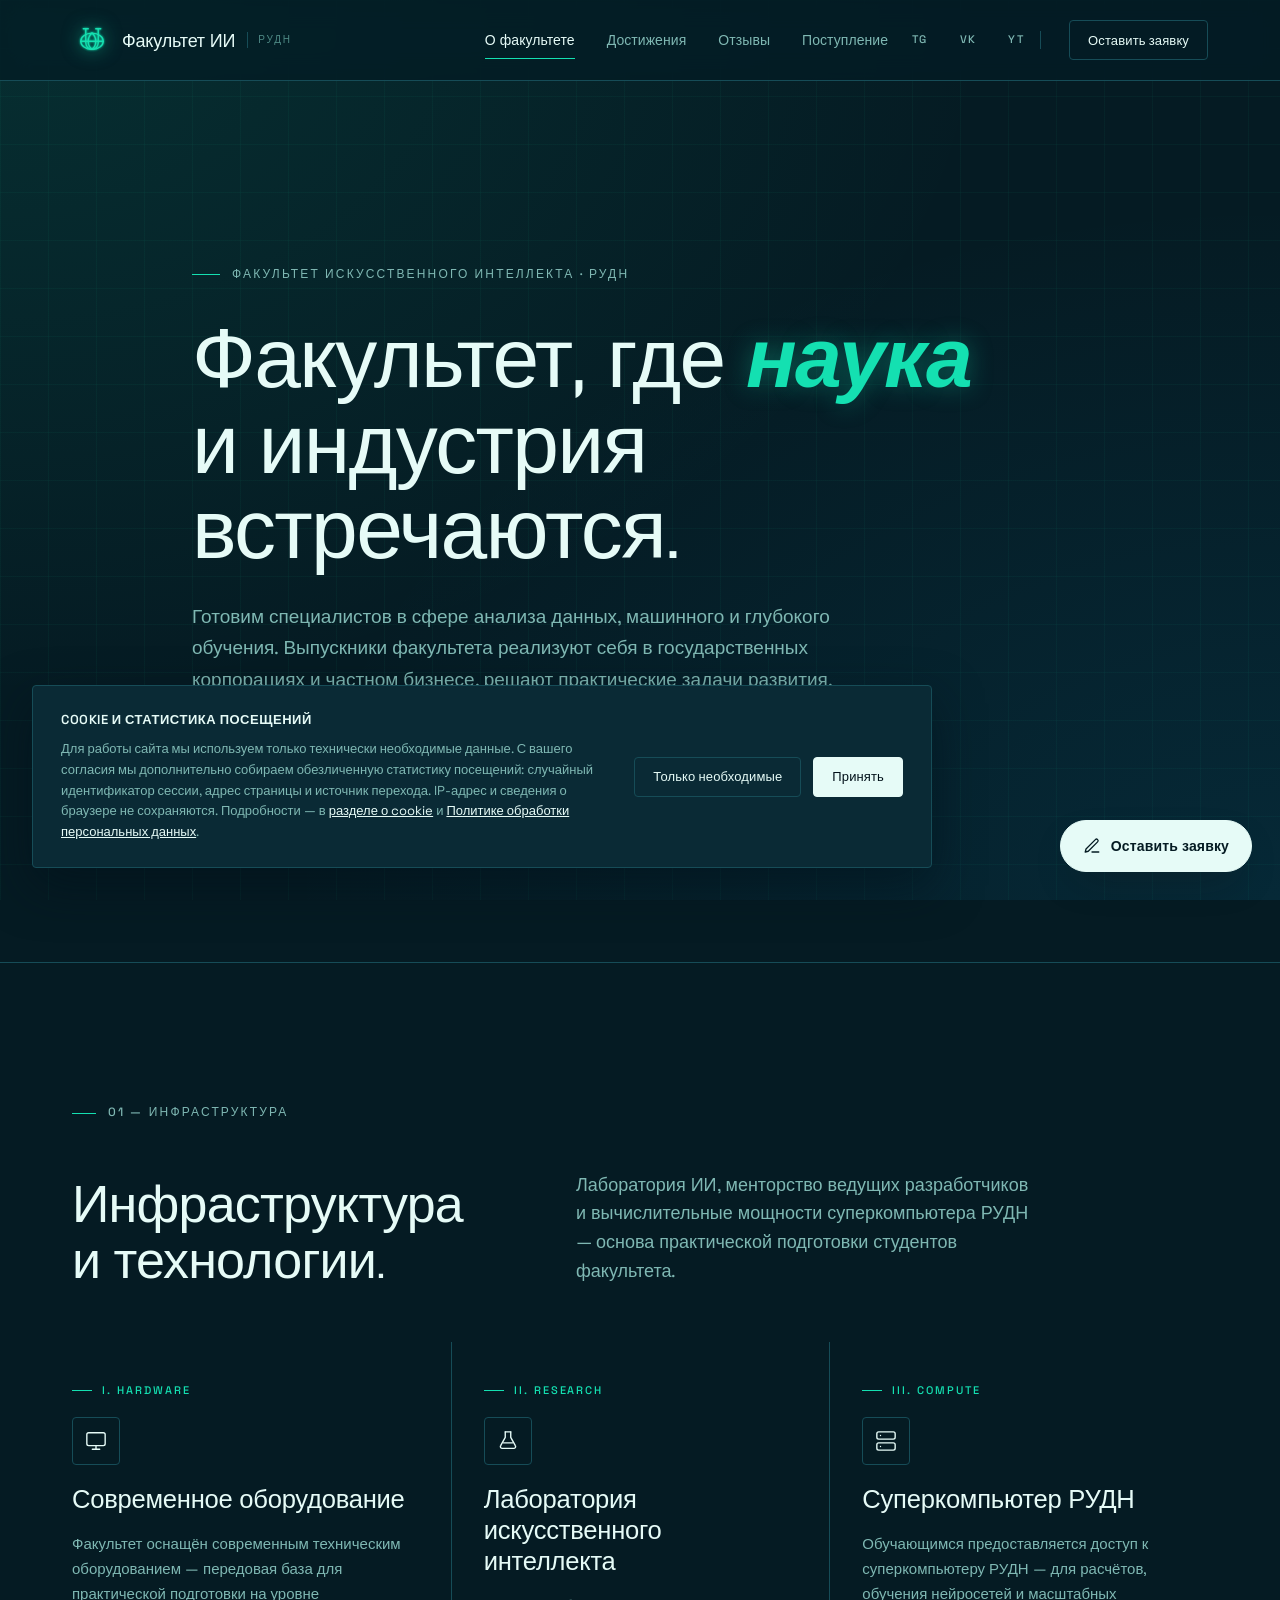
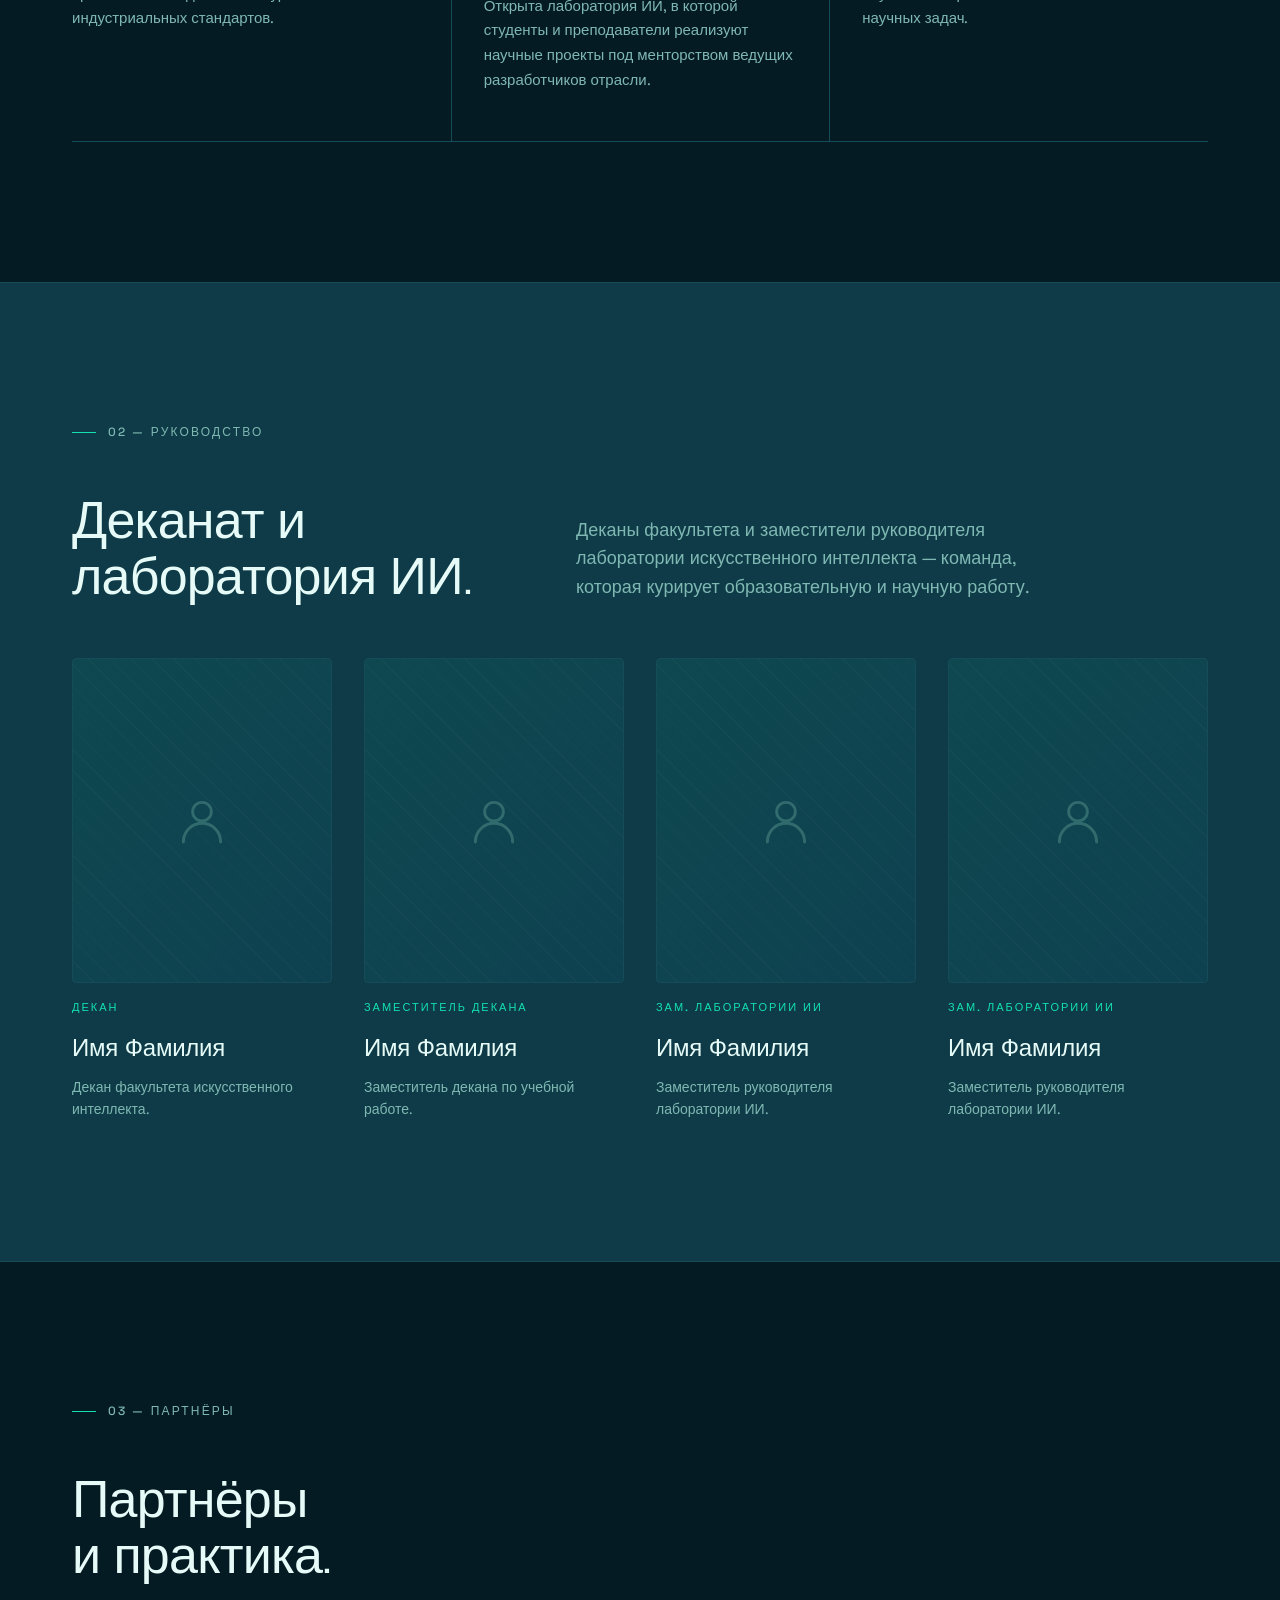
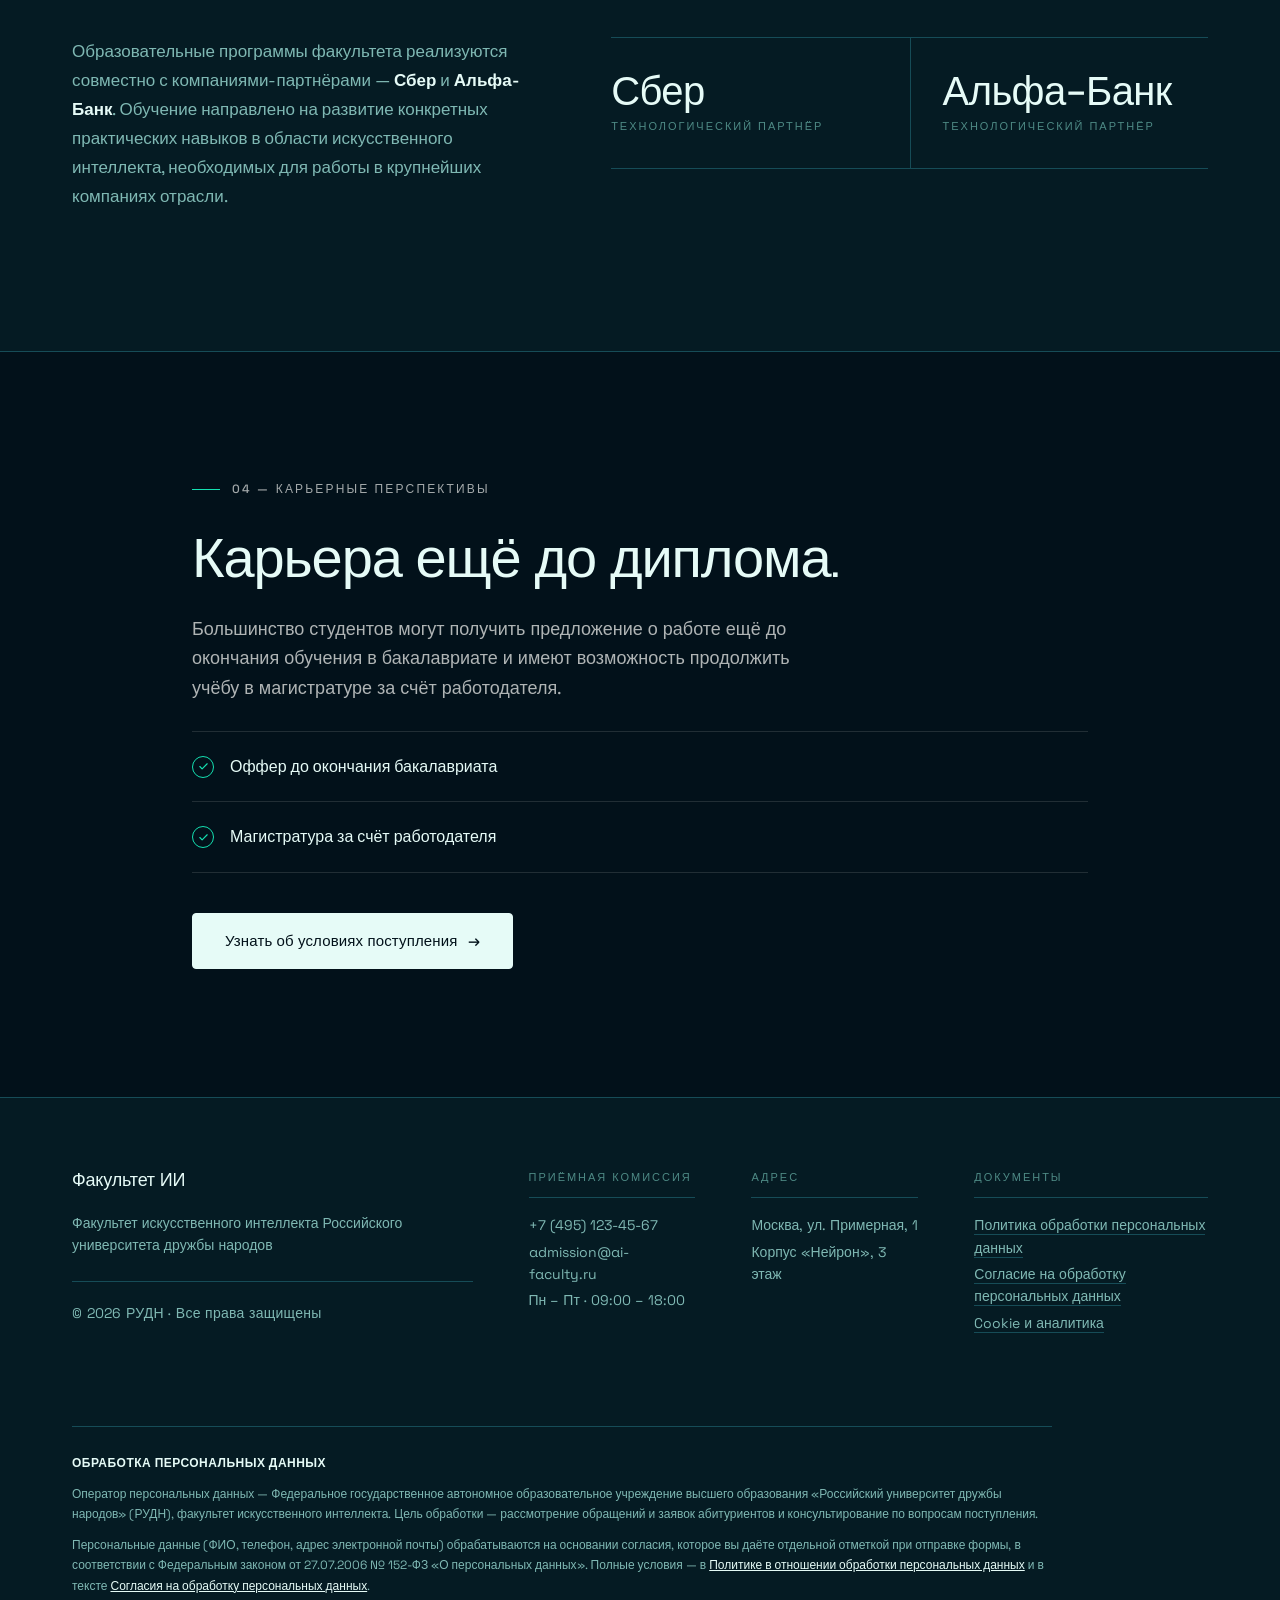
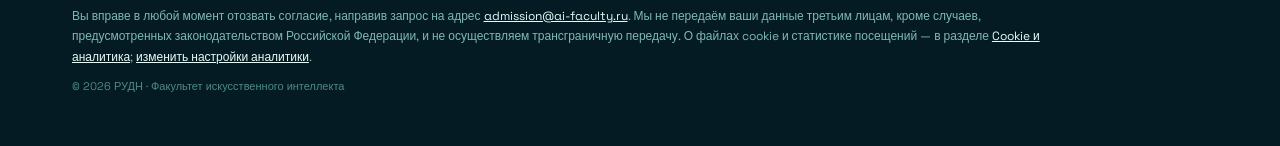
==== commit 149020e5: "Привести сайт в соответствие с 152-ФЗ: политика, согласие, cookie-баннер Проверка сайта по требовани" ====
--- a/about.html
+++ b/about.html
@@ -765,6 +765,12 @@
         <p>Корпус «Нейрон», 3 этаж</p>
       </div>
 
+      <div class="footer__col footer__col--legal">
+        <h4 class="footer__heading">Документы</h4>
+        <p><a href="privacy.html">Политика обработки персональных данных</a></p>
+        <p><a href="consent.html">Согласие на обработку персональных данных</a></p>
+        <p><a href="privacy.html#cookies">Cookie и аналитика</a></p>
+      </div>
     </div>
   </footer>
 
--- a/style.css
+++ b/style.css
@@ -1879,6 +1879,9 @@
     gap: 48px;
   }
 
+  /* Колонка «Документы» уходит на вторую строку сетки, под контакты. */
+  .footer__col--legal { grid-column: 2 / -1; }
+
   .apply { padding: 128px 0; }
 
   .stub-page { padding: 144px 0; }
@@ -1933,9 +1936,11 @@
   }
 
   .footer__inner {
-    grid-template-columns: 2.4fr 1fr 1fr;
+    grid-template-columns: 2.4fr 1fr 1fr 1.4fr;
     gap: 56px;
   }
+
+  .footer__col--legal { grid-column: auto; }
 
   .apply__inner {
     grid-template-columns: 1.3fr 1fr;
@@ -2158,3 +2163,251 @@
     scroll-behavior: auto !important;
   }
 }
+
+/* =====================================================================
+   ПРАВОВОЙ БЛОК: ссылки в футере, баннер cookie, страницы документов
+   (152-ФЗ — политика, согласие, уведомление об аналитике)
+   ===================================================================== */
+
+.footer__col--legal p { margin-top: 8px; }
+.footer__col--legal a {
+  color: var(--muted);
+  text-decoration: none;
+  border-bottom: 1px solid var(--rule);
+  transition: color var(--t-fast), border-color var(--t-fast);
+}
+.footer__col--legal a:hover {
+  color: var(--ink);
+  border-bottom-color: var(--accent);
+}
+
+/* Кнопка «изменить настройки аналитики» внутри текста — выглядит как ссылка. */
+.footer__legal-link {
+  background: none;
+  border: none;
+  padding: 0;
+  font: inherit;
+  color: var(--ink);
+  text-decoration: underline;
+  cursor: pointer;
+}
+.footer__legal-link:hover { color: var(--accent); }
+
+.apply-consent--optional {
+  padding-top: 2px;
+  border-top: 1px dashed var(--rule);
+  margin-top: 2px;
+  color: var(--muted-2);
+}
+
+/* ===== COOKIE / ANALYTICS BANNER ===== */
+.cookie-banner {
+  position: fixed;
+  left: var(--gutter);
+  right: var(--gutter);
+  bottom: var(--gutter);
+  z-index: 900;
+  display: grid;
+  gap: 16px;
+  max-width: 720px;
+  margin: 0 auto;
+  padding: 20px;
+  background: var(--surface);
+  border: 1px solid var(--rule);
+  border-radius: var(--radius);
+  box-shadow: 0 18px 48px rgba(2, 17, 26, 0.55);
+  font-family: var(--font-sans);
+  opacity: 0;
+  transform: translateY(16px);
+  transition: opacity var(--t), transform var(--t);
+}
+.cookie-banner.is-visible {
+  opacity: 1;
+  transform: translateY(0);
+}
+.cookie-banner__title {
+  display: block;
+  font-size: 13px;
+  letter-spacing: 0.04em;
+  text-transform: uppercase;
+  color: var(--ink);
+  margin-bottom: 8px;
+}
+.cookie-banner__text p {
+  font-size: 13px;
+  line-height: 1.6;
+  color: var(--muted);
+}
+.cookie-banner__text a {
+  color: var(--ink);
+  text-decoration: underline;
+}
+.cookie-banner__actions {
+  display: flex;
+  flex-wrap: wrap;
+  gap: 12px;
+}
+.cookie-banner__actions .btn { flex: 1 1 auto; justify-content: center; }
+
+@media (min-width: 768px) {
+  /* Прижимаем баннер влево: справа снизу висит кнопка «Оставить заявку»,
+     перекрывать её нельзя. */
+  .cookie-banner {
+    right: auto;
+    margin: 0;
+    max-width: 640px;
+    padding: 24px 28px;
+  }
+  .cookie-banner__actions { flex-wrap: nowrap; }
+}
+
+@media (min-width: 1200px) {
+  .cookie-banner {
+    grid-template-columns: 1fr auto;
+    align-items: center;
+    gap: 28px;
+    max-width: 900px;
+  }
+  .cookie-banner__actions .btn { flex: 0 0 auto; }
+}
+
+/* ===== СТРАНИЦЫ ДОКУМЕНТОВ (privacy.html, consent.html) ===== */
+.legal { padding: 96px 0 80px; }
+.legal__inner { max-width: 880px; }
+.legal .section__title { margin-bottom: 16px; }
+.legal .section__subtitle { margin-bottom: 24px; }
+
+.legal__meta {
+  font-family: var(--font-mono);
+  font-size: 12px;
+  line-height: 1.7;
+  color: var(--muted-2);
+  padding-bottom: 24px;
+  border-bottom: 1px solid var(--rule);
+}
+.legal__version { color: var(--accent); }
+
+/* Незаполненные реквизиты оператора — заметны и в вёрстке, и при вычитке. */
+.legal-fill {
+  display: inline;
+  padding: 1px 6px;
+  border-radius: var(--radius-sm);
+  background: rgba(224, 148, 20, 0.16);
+  border: 1px dashed rgba(224, 148, 20, 0.55);
+  color: #e6b866;
+  font-family: var(--font-mono);
+  font-size: 0.92em;
+}
+
+.legal__toc {
+  margin: 32px 0 8px;
+  padding: 24px 28px;
+  background: var(--surface);
+  border: 1px solid var(--rule);
+  border-radius: var(--radius);
+}
+.legal__toc-title {
+  font-family: var(--font-sans);
+  font-size: 11px;
+  font-weight: 500;
+  letter-spacing: 0.18em;
+  text-transform: uppercase;
+  color: var(--muted-2);
+  margin-bottom: 16px;
+}
+.legal__toc ol {
+  margin: 0;
+  padding-left: 20px;
+  color: var(--muted-2);
+}
+.legal__toc li { margin-bottom: 8px; font-size: 14px; }
+.legal__toc a {
+  color: var(--muted);
+  text-decoration: none;
+  border-bottom: 1px solid transparent;
+}
+.legal__toc a:hover { color: var(--ink); border-bottom-color: var(--accent); }
+
+.legal__section {
+  padding-top: 40px;
+  scroll-margin-top: calc(var(--header-h) + 24px);
+}
+.legal__section h2 {
+  font-family: var(--font-serif);
+  font-size: clamp(19px, 2.4vw, 24px);
+  line-height: 1.3;
+  color: var(--ink);
+  margin-bottom: 16px;
+}
+.legal__section p,
+.legal__section li {
+  font-family: var(--font-sans);
+  font-size: 15px;
+  line-height: 1.75;
+  color: var(--ink-soft);
+}
+.legal__section p { margin-bottom: 14px; }
+.legal__section ul,
+.legal__section ol {
+  margin: 0 0 18px;
+  padding-left: 22px;
+}
+.legal__section li { margin-bottom: 10px; }
+.legal__section a { color: var(--accent); text-decoration: underline; }
+.legal__section code {
+  font-family: var(--font-mono);
+  font-size: 0.9em;
+  color: var(--ink);
+  background: var(--surface-soft);
+  padding: 1px 6px;
+  border-radius: var(--radius-sm);
+}
+
+.legal__table {
+  width: 100%;
+  border-collapse: collapse;
+  margin: 8px 0 20px;
+  font-family: var(--font-sans);
+  font-size: 14px;
+  line-height: 1.6;
+  color: var(--ink-soft);
+}
+.legal__table th,
+.legal__table td {
+  padding: 12px 14px;
+  border: 1px solid var(--rule);
+  text-align: left;
+  vertical-align: top;
+}
+.legal__table thead th {
+  background: var(--surface);
+  color: var(--ink);
+  font-size: 12px;
+  letter-spacing: 0.08em;
+  text-transform: uppercase;
+}
+.legal__table tbody th {
+  width: 34%;
+  color: var(--muted);
+  font-weight: 500;
+}
+
+.legal__quote {
+  margin: 8px 0 20px;
+  padding: 20px 24px;
+  background: var(--surface);
+  border-left: 2px solid var(--accent);
+  border-radius: 0 var(--radius) var(--radius) 0;
+  font-family: var(--font-sans);
+  font-size: 15px;
+  line-height: 1.75;
+  color: var(--ink);
+}
+
+.legal__actions { margin-top: 20px; }
+
+@media (max-width: 640px) {
+  /* Таблицы политики шире экрана телефона — прокручиваем их, а не страницу. */
+  .legal__table { display: block; overflow-x: auto; white-space: nowrap; }
+  .legal__table td, .legal__table th { white-space: normal; min-width: 180px; }
+}
